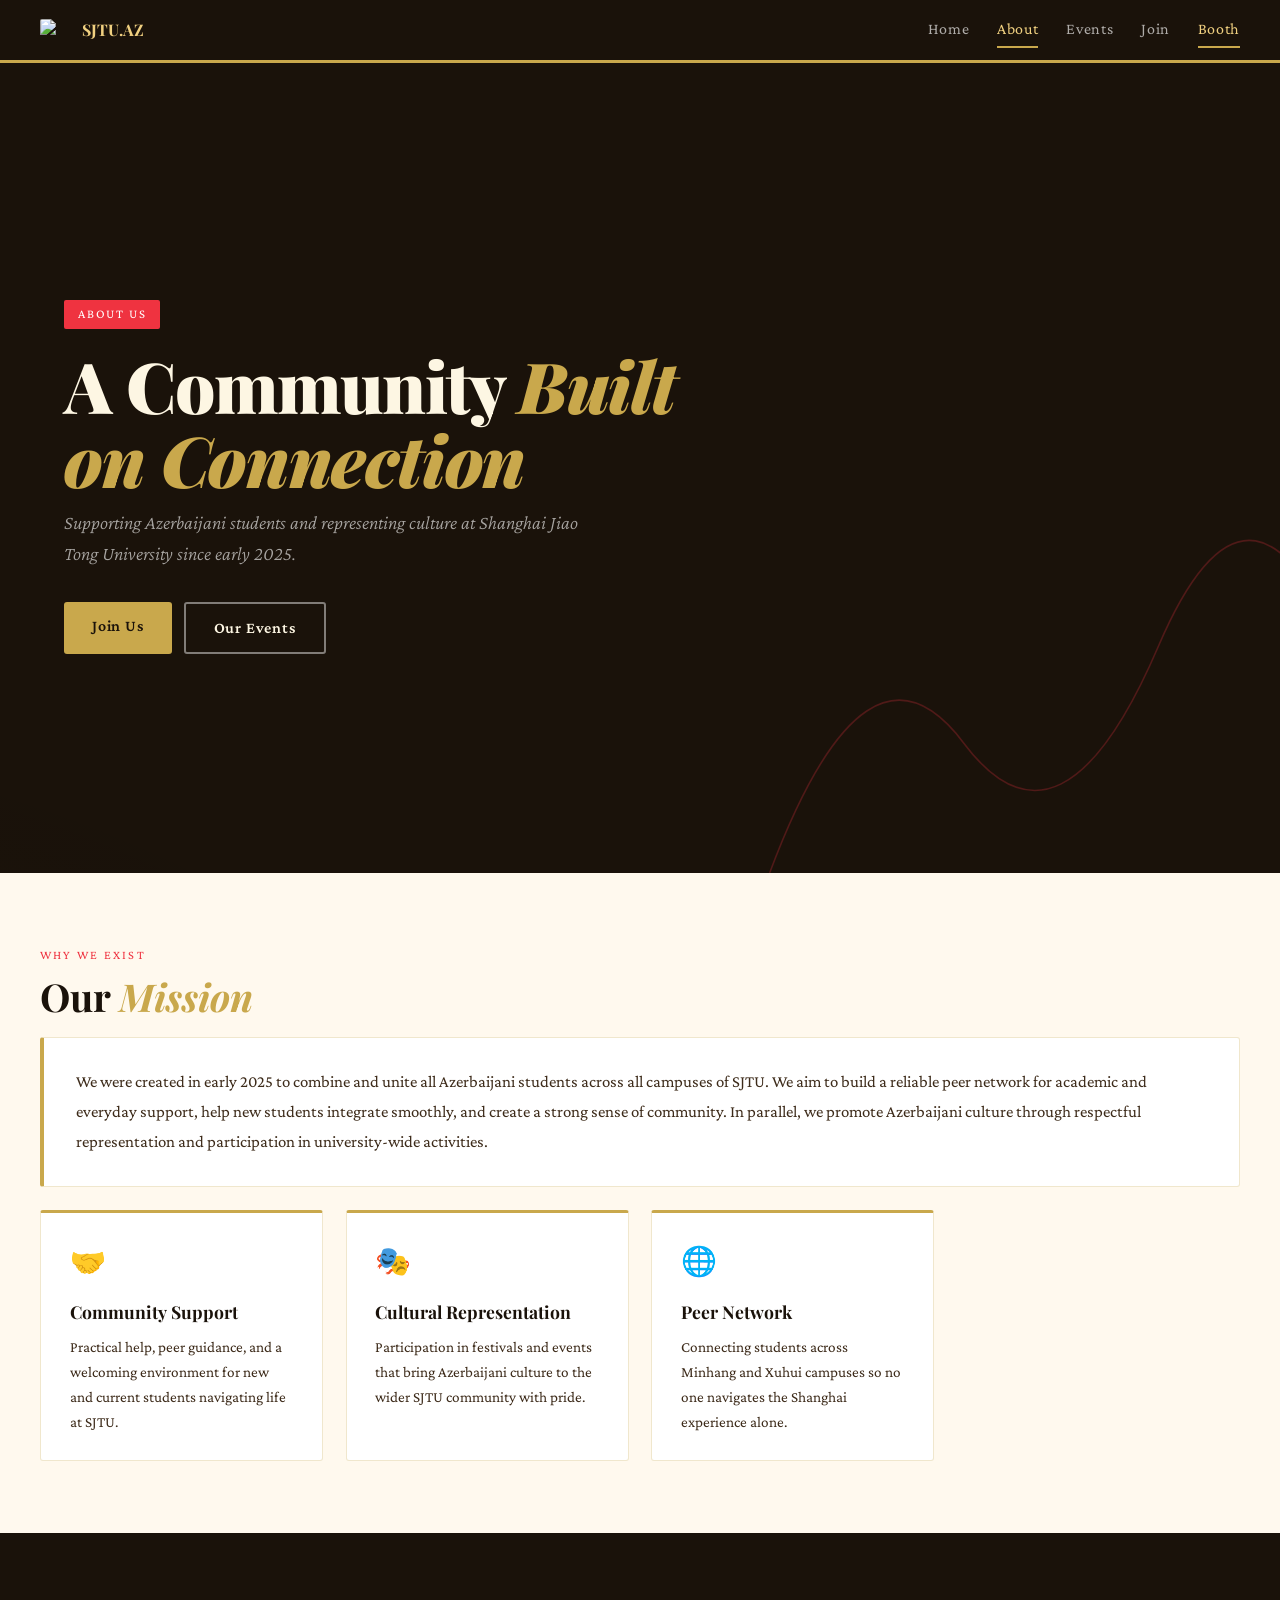
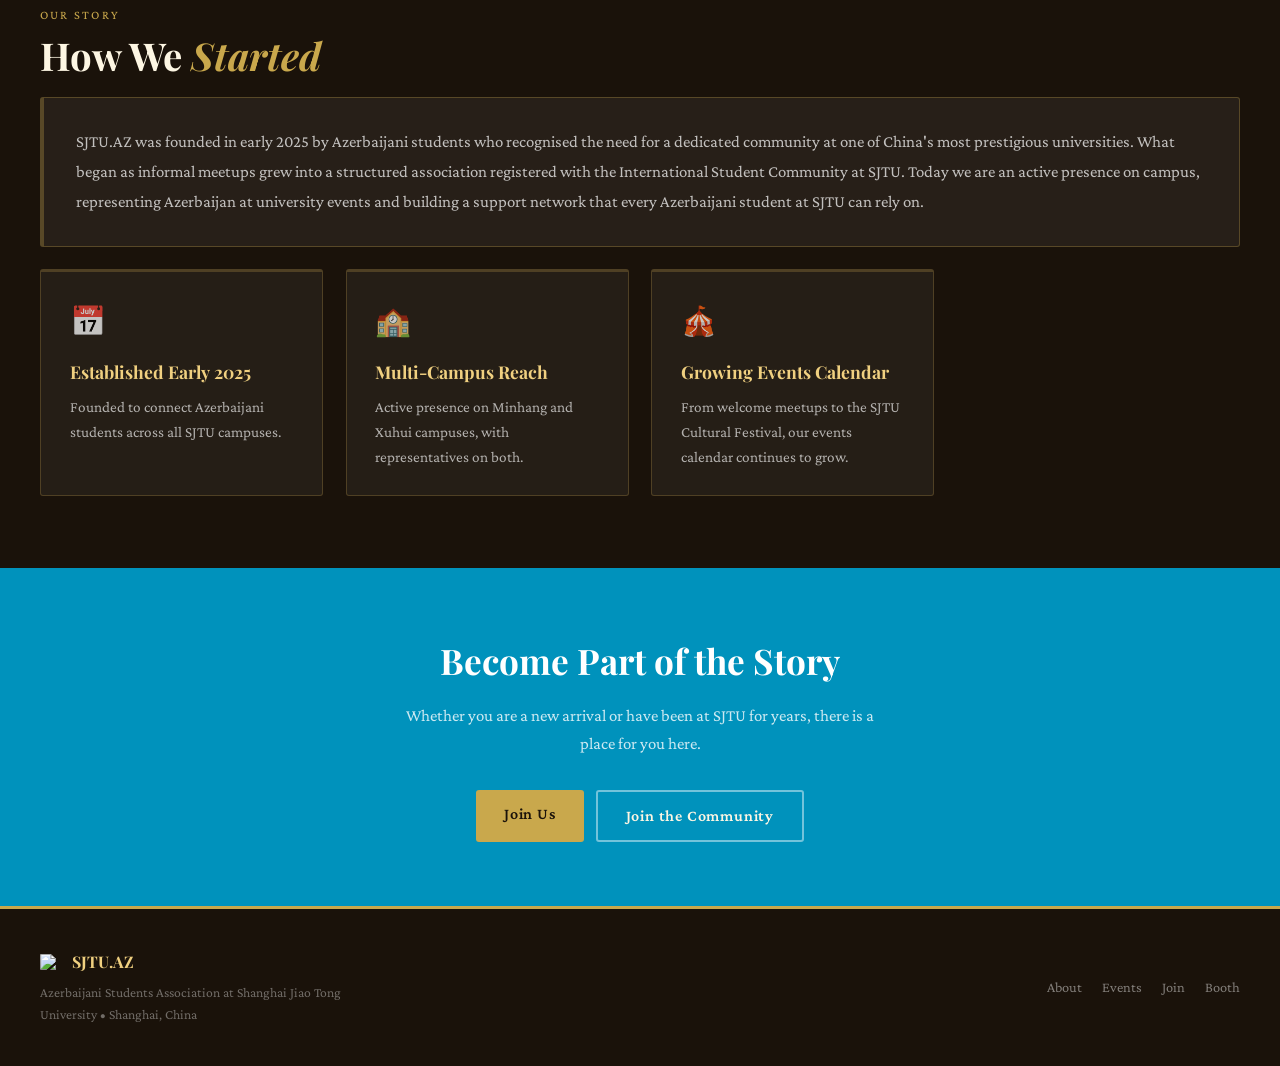
==== about.html @ a309184d "fix: comp view" ====
<!doctype html>
<html lang="en">
<head>
  <meta charset="utf-8">
  <meta name="viewport" content="width=device-width, initial-scale=1">
  <title>About &bull; Azerbaijani Students Association at SJTU</title>
  <meta name="description" content="About the Azerbaijani Students Association at Shanghai Jiao Tong University.">
  <link rel="icon" type="image/png" href="images/logo-mark.png">
  <link rel="stylesheet" href="css/style.css">
</head>
<body>

<header class="site-header">
  <div class="header-inner">
    <a class="header-logo" href="index.html" aria-label="SJTU.AZ Home">
      <img class="logo-flag" src="images/az-flag.png" alt="Azerbaijan flag">
      <span class="logo-text-main">SJTU.AZ</span>
    </a>
    <nav class="header-nav" aria-label="Main navigation">
      <a href="index.html">Home</a>
      <a href="about.html">About</a>
      <a href="events.html">Events</a>
      <a href="join.html">Join</a>
      <a href="booth.html" style="color:var(--gold-lt);border-bottom:2px solid var(--gold);">Booth</a>
    </nav>
    <button class="hamburger" aria-label="Toggle menu" aria-expanded="false">
      <span></span><span></span><span></span>
    </button>
  </div>
</header>
<nav class="mobile-nav">
  <a href="index.html">Home</a>
  <a href="about.html">About</a>
  <a href="events.html">Events</a>
  <a href="join.html">Join</a>
  <a href="booth.html" style="color:var(--gold-lt);">Booth</a>
</nav>

<section class="hero">
  <div class="triband"></div>
  <svg class="hero-flames" viewBox="0 0 1440 500" preserveAspectRatio="xMidYMid slice" xmlns="http://www.w3.org/2000/svg" aria-hidden="true">
    <defs>
      <radialGradient id="rg2" cx="30%" cy="80%" r="55%">
        <stop offset="0%" stop-color="#C9A84C" stop-opacity="0.6"/>
        <stop offset="100%" stop-color="transparent"/>
      </radialGradient>
    </defs>
    <ellipse cx="300" cy="600" rx="600" ry="400" fill="url(#rg2)"/>
    <path d="M800,500 Q860,340 920,420 Q980,500 1040,360 Q1100,220 1160,380 Q1220,540 1280,400 Q1340,260 1400,500" fill="none" stroke="#EF3340" stroke-width="1" opacity="0.25"/>
  </svg>
  <div class="hero-inner" style="grid-template-columns:1fr;">
    <div style="max-width:680px;">
      <div class="hero-tag anim-1">About Us</div>
      <h1 class="hero-title anim-2">A Community <em>Built on Connection</em></h1>
      <p class="hero-subtitle anim-3">Supporting Azerbaijani students and representing culture at Shanghai Jiao Tong University since early 2025.</p>
      <div class="hero-actions anim-4">
        <a class="btn primary" href="join.html">Join Us</a>
        <a class="btn ghost" href="events.html">Our Events</a>
      </div>
    </div>
  </div>
</section>

<!-- MISSION -->
<section class="section alt">
  <div class="section-inner">
    <span class="section-label">Why We Exist</span>
    <h2 class="section-title reveal">Our <em>Mission</em></h2>
    <div class="surface reveal">
      <p>We were created in early 2025 to combine and unite all Azerbaijani students across all campuses of SJTU. We aim to build a reliable peer network for academic and everyday support, help new students integrate smoothly, and create a strong sense of community. In parallel, we promote Azerbaijani culture through respectful representation and participation in university-wide activities.</p>
    </div>

    <div style="height:1.4rem;"></div>

    <div class="cards-grid">
      <div class="card reveal">
        <span class="card-icon">🤝</span>
        <h3>Community Support</h3>
        <p>Practical help, peer guidance, and a welcoming environment for new and current students navigating life at SJTU.</p>
      </div>
      <div class="card reveal">
        <span class="card-icon">🎭</span>
        <h3>Cultural Representation</h3>
        <p>Participation in festivals and events that bring Azerbaijani culture to the wider SJTU community with pride.</p>
      </div>
      <div class="card reveal">
        <span class="card-icon">🌐</span>
        <h3>Peer Network</h3>
        <p>Connecting students across Minhang and Xuhui campuses so no one navigates the Shanghai experience alone.</p>
      </div>
    </div>
  </div>
</section>

<!-- STORY -->
<section class="section dark">
  <div class="section-inner">
    <span class="section-label">Our Story</span>
    <h2 class="section-title reveal">How We <em>Started</em></h2>
    <div class="surface reveal" style="background:rgba(255,255,255,0.06);border-color:rgba(201,168,76,0.3);">
      <p style="color:rgba(255,255,255,0.72);">SJTU.AZ was founded in early 2025 by Azerbaijani students who recognised the need for a dedicated community at one of China's most prestigious universities. What began as informal meetups grew into a structured association registered with the International Student Community at SJTU. Today we are an active presence on campus, representing Azerbaijan at university events and building a support network that every Azerbaijani student at SJTU can rely on.</p>
    </div>

    <div style="height:1.4rem;"></div>

    <div class="cards-grid">
      <div class="card dark-card reveal">
        <span class="card-icon">📅</span>
        <h3>Established Early 2025</h3>
        <p>Founded to connect Azerbaijani students across all SJTU campuses.</p>
      </div>
      <div class="card dark-card reveal">
        <span class="card-icon">🏫</span>
        <h3>Multi-Campus Reach</h3>
        <p>Active presence on Minhang and Xuhui campuses, with representatives on both.</p>
      </div>
      <div class="card dark-card reveal">
        <span class="card-icon">🎪</span>
        <h3>Growing Events Calendar</h3>
        <p>From welcome meetups to the SJTU Cultural Festival, our events calendar continues to grow.</p>
      </div>
    </div>
  </div>
</section>

<!-- CTA -->
<div class="join-banner">
  <h2>Become Part of the Story</h2>
  <p>Whether you are a new arrival or have been at SJTU for years, there is a place for you here.</p>
  <div class="join-btns">
    <a class="btn primary" href="join.html">Join Us</a>
    <a class="btn outline ghost" href="join.html">Join the Community</a>
  </div>
</div>

<footer class="site-footer">
  <div class="footer-inner">
    <div class="footer-brand">
      <a class="footer-logo" href="index.html">
        <img src="images/az-flag.png" alt="Azerbaijan flag">
        SJTU.AZ
      </a>
      <p>Azerbaijani Students Association at Shanghai Jiao Tong University &bull; Shanghai, China</p>
    </div>
    <nav class="footer-links">
      <a href="about.html">About</a>
      <a href="events.html">Events</a>
      <a href="join.html">Join</a>
      <a href="booth.html">Booth</a>
    </nav>
  </div>
</footer>

<script src="js/main.js"></script>
</body>
</html>
---- css/style.css ----
/* ═══════════════════════════════════════════════════════════
   SJTU.AZ — Shared Stylesheet
   Land of Fire aesthetic: ink + saffron gold + Azerbaijani tricolor
   ═══════════════════════════════════════════════════════════ */

@import url('https://fonts.googleapis.com/css2?family=Playfair+Display:ital,wght@0,400;0,700;0,900;1,400&family=Crimson+Pro:ital,wght@0,300;0,400;0,600;1,300;1,400&display=swap');

/* ── RESET & BASE ─────────────────────────────────────────── */
*, *::before, *::after { box-sizing: border-box; margin: 0; padding: 0; }
html { scroll-behavior: smooth; -webkit-text-size-adjust: 100%; }

:root {
  --az-blue:    #0092BC;
  --az-red:     #EF3340;
  --az-green:   #509E2F;
  --gold:       #C9A84C;
  --gold-lt:    #F0D080;
  --cream:      #FDF6E3;
  --ink:        #1A120A;
  --ink-soft:   #3D2B1A;
  --surface:    #FFF9EE;
  --border:     rgba(201,168,76,0.28);
  --radius:     3px;
  --nav-h:      60px;
}

body {
  font-family: 'Crimson Pro', Georgia, serif;
  background: var(--cream);
  color: var(--ink);
  font-size: 18px;
  line-height: 1.65;
  overflow-x: hidden;
}

img { max-width: 100%; display: block; }
a   { color: inherit; }

/* ── HEADER / NAV ─────────────────────────────────────────── */
.site-header {
  position: sticky; top: 0; z-index: 200;
  background: var(--ink);
  border-bottom: 3px solid var(--gold);
  padding: 0 1.5rem;
}
.header-inner {
  max-width: 1200px; margin: 0 auto;
  display: flex; align-items: center; justify-content: space-between;
  height: var(--nav-h);
  gap: 1rem;
}

/* Logo */
.header-logo {
  display: flex; align-items: center; gap: 10px;
  color: var(--gold-lt); text-decoration: none;
  font-family: 'Playfair Display', serif;
  font-size: 1rem; font-weight: 700;
  flex-shrink: 0;
}
.header-logo img.logo-flag {
  width: 32px; height: 22px;
  border-radius: 2px;
  object-fit: cover;
}
.header-logo img.logo-icon {
  width: 30px; height: 30px;
  border-radius: 50%;
  object-fit: contain;
}
.logo-text-main { line-height: 1; }

/* Desktop nav */
.header-nav {
  display: flex; align-items: center; gap: 28px;
}
.header-nav a {
  color: rgba(255,255,255,0.65); text-decoration: none;
  font-family: 'Crimson Pro', serif; font-size: 1rem;
  letter-spacing: 0.04em;
  transition: color .2s;
  padding: 4px 0;
  border-bottom: 2px solid transparent;
  transition: color .2s, border-color .2s;
}
.header-nav a:hover,
.header-nav a.active { color: var(--gold-lt); border-bottom-color: var(--gold); }

/* Hamburger */
.hamburger {
  display: none;
  flex-direction: column; gap: 5px;
  background: none; border: none; cursor: pointer; padding: 6px;
}
.hamburger span {
  display: block; width: 24px; height: 2px;
  background: var(--gold-lt); border-radius: 2px;
  transition: transform .3s, opacity .3s;
}
.hamburger.open span:nth-child(1) { transform: translateY(7px) rotate(45deg); }
.hamburger.open span:nth-child(2) { opacity: 0; }
.hamburger.open span:nth-child(3) { transform: translateY(-7px) rotate(-45deg); }

/* Mobile drawer */
.mobile-nav {
  display: none;
  position: fixed; top: var(--nav-h); left: 0; right: 0;
  background: var(--ink);
  border-bottom: 2px solid var(--gold);
  z-index: 199;
  padding: 1.2rem 1.5rem 1.5rem;
  flex-direction: column; gap: 0;
}
.mobile-nav.open { display: flex; }
.mobile-nav a {
  color: rgba(255,255,255,0.75); text-decoration: none;
  font-family: 'Crimson Pro', serif; font-size: 1.2rem;
  padding: 0.75rem 0;
  border-bottom: 1px solid rgba(201,168,76,0.15);
  transition: color .2s;
}
.mobile-nav a:last-child { border-bottom: none; }
.mobile-nav a:hover,
.mobile-nav a.active { color: var(--gold-lt); }

/* ── TRICOLOR BAR ─────────────────────────────────────────── */
.triband {
  height: 5px;
  background: linear-gradient(to right,
    var(--az-blue) 33.33%, var(--az-red) 33.33%, var(--az-red) 66.66%,
    var(--az-green) 66.66%);
}

/* ── HERO ─────────────────────────────────────────────────── */
.hero {
  position: relative; overflow: hidden;
  background: var(--ink);
  min-height: 90vh;
  display: flex; align-items: center;
}
.hero-inner {
  position: relative; z-index: 2;
  max-width: 1200px; margin: 0 auto;
  padding: 5rem 1.5rem 4rem;
  display: grid; grid-template-columns: 1fr 1fr;
  gap: 3rem; align-items: center;
  width: 100%;
}
.hero-tag {
  display: inline-block;
  background: var(--az-red); color: #fff;
  font-family: 'Crimson Pro', serif; font-size: 0.8rem;
  letter-spacing: 0.14em; text-transform: uppercase;
  padding: 4px 14px; border-radius: 2px; margin-bottom: 1.2rem;
}
.hero-title {
  font-family: 'Playfair Display', serif;
  font-size: clamp(2.6rem, 5.5vw, 5rem);
  font-weight: 900; line-height: 1.06;
  color: var(--cream); letter-spacing: -0.02em;
  margin-bottom: 0.6rem;
}
.hero-title em { font-style: italic; color: var(--gold); }
.hero-subtitle {
  font-family: 'Crimson Pro', serif; font-size: 1.2rem;
  color: rgba(255,255,255,0.62); font-weight: 300; font-style: italic;
  margin-bottom: 2rem; max-width: 48ch;
}
.hero-actions {
  display: flex; gap: 12px; flex-wrap: wrap; margin-top: 1.5rem;
}
.hero-meta {
  display: flex; gap: 20px; flex-wrap: wrap; margin-top: 2rem;
}
.hero-meta-item {
  display: flex; flex-direction: column;
  border-left: 2px solid var(--gold); padding-left: 12px;
}
.hero-meta-item strong {
  font-family: 'Playfair Display', serif; color: var(--gold-lt);
  font-size: 1.35rem; font-weight: 700;
}
.hero-meta-item span {
  font-size: 0.75rem; color: rgba(255,255,255,0.45);
  letter-spacing: 0.08em; text-transform: uppercase;
}

/* Hero right side card */
.hero-card {
  background: rgba(255,255,255,0.05);
  border: 1px solid rgba(201,168,76,0.3);
  border-top: 3px solid var(--gold);
  border-radius: var(--radius);
  padding: 2rem;
}
.hero-card h3 {
  font-family: 'Playfair Display', serif; font-size: 0.85rem;
  letter-spacing: 0.12em; text-transform: uppercase;
  color: var(--gold); margin-bottom: 0.5rem;
}
.hero-card h4 {
  font-family: 'Playfair Display', serif; font-size: 1.5rem;
  font-weight: 700; color: var(--cream); margin-bottom: 0.6rem;
}
.hero-card p { color: rgba(255,255,255,0.6); font-size: 1rem; }
.hero-card .meta { font-size: 0.85rem; color: rgba(255,255,255,0.4); margin-top: 0.5rem; }

/* Flame background SVG */
.hero-flames {
  position: absolute; inset: 0; pointer-events: none;
  width: 100%; height: 100%;
  animation: flicker 3s ease-in-out infinite;
}
@keyframes flicker {
  0%,100% { opacity: 0.16; }
  50%      { opacity: 0.22; }
}

/* ── SECTIONS ─────────────────────────────────────────────── */
.section { padding: 4.5rem 1.5rem; }
.section-inner { max-width: 1200px; margin: 0 auto; }
.section-label {
  font-family: 'Crimson Pro', serif; font-size: 0.78rem;
  letter-spacing: 0.18em; text-transform: uppercase;
  color: var(--az-red); margin-bottom: 0.5rem; display: block;
}
.section-title {
  font-family: 'Playfair Display', serif;
  font-size: clamp(1.8rem, 3vw, 2.8rem);
  font-weight: 700; color: var(--ink);
  margin-bottom: 1.2rem; line-height: 1.15;
}
.section-title em { font-style: italic; color: var(--gold); }
.section-body {
  font-size: 1.05rem; color: var(--ink-soft);
  max-width: 68ch; line-height: 1.8;
  margin-bottom: 2rem;
}
.section-head {
  display: flex; justify-content: space-between; align-items: baseline;
  margin-bottom: 1.6rem; flex-wrap: wrap; gap: 8px;
}

/* Alt surface */
.section.alt { background: var(--surface); }
.section.dark {
  background: var(--ink);
}
.section.dark .section-title { color: var(--cream); }
.section.dark .section-label { color: var(--gold); }
.section.dark .section-body  { color: rgba(255,255,255,0.65); }

/* ── BUTTONS ──────────────────────────────────────────────── */
.btn {
  display: inline-block; text-decoration: none;
  padding: 11px 28px;
  font-family: 'Crimson Pro', serif; font-size: 1rem;
  font-weight: 600; letter-spacing: 0.05em;
  border-radius: var(--radius);
  transition: transform .15s, box-shadow .15s, background .15s;
  cursor: pointer; border: none;
}
.btn:hover { transform: translateY(-2px); box-shadow: 0 6px 20px rgba(0,0,0,0.22); }
.btn.primary { background: var(--gold); color: var(--ink); }
.btn.primary:hover { background: var(--gold-lt); }
.btn.ghost   { background: transparent; color: var(--cream); border: 2px solid rgba(255,255,255,0.45); }
.btn.ghost:hover { border-color: var(--gold); color: var(--gold-lt); }
.btn.red     { background: var(--az-red); color: #fff; }

/* ── CARDS ────────────────────────────────────────────────── */
.cards-grid {
  display: grid;
  grid-template-columns: repeat(auto-fill, minmax(280px, 1fr));
  gap: 1.4rem;
}
.card {
  background: #fff;
  border: 1px solid var(--border);
  border-top: 3px solid var(--gold);
  padding: 1.6rem 1.8rem;
  border-radius: var(--radius);
  transition: transform .2s, box-shadow .2s;
}
.card:hover {
  transform: translateY(-4px);
  box-shadow: 0 12px 40px rgba(26,18,10,0.1);
}
.card h3 {
  font-family: 'Playfair Display', serif; font-size: 1.1rem;
  font-weight: 700; color: var(--ink); margin-bottom: 0.5rem;
}
.card p { font-size: 0.95rem; color: var(--ink-soft); line-height: 1.65; }
.card .card-icon { font-size: 1.8rem; margin-bottom: 0.7rem; display: block; }

/* Dark card variant */
.card.dark-card {
  background: rgba(255,255,255,0.05);
  border-color: rgba(201,168,76,0.25);
  color: rgba(255,255,255,0.75);
}
.card.dark-card h3 { color: var(--gold-lt); }
.card.dark-card p  { color: rgba(255,255,255,0.65); }

/* ── SURFACE ──────────────────────────────────────────────── */
.surface {
  background: #fff; border: 1px solid var(--border);
  border-left: 4px solid var(--gold);
  padding: 1.8rem 2rem; border-radius: var(--radius);
}
.surface p { font-size: 1.05rem; color: var(--ink-soft); line-height: 1.8; }

/* ── EVENT ARTICLE ────────────────────────────────────────── */
.event-article {
  background: #fff; border: 1px solid var(--border);
  border-radius: var(--radius); padding: 1.8rem 2rem;
  margin-bottom: 1.2rem;
}
.event-top {
  display: flex; align-items: center; gap: 12px; margin-bottom: 0.8rem;
  flex-wrap: wrap;
}
.event-tag {
  display: inline-flex; align-items: center; gap: 6px;
  font-size: 0.78rem; letter-spacing: 0.1em; text-transform: uppercase;
  padding: 3px 12px; border-radius: 20px;
  background: rgba(201,168,76,0.15); color: var(--gold);
  border: 1px solid rgba(201,168,76,0.35);
}
.event-tag.featured { background: rgba(239,51,64,0.12); color: var(--az-red); border-color: rgba(239,51,64,0.3); }
.event-tag .dot {
  width: 6px; height: 6px; border-radius: 50%;
  background: currentColor; display: inline-block;
}
.event-meta { font-size: 0.85rem; color: rgba(26,18,10,0.45); }
.event-article h3 {
  font-family: 'Playfair Display', serif; font-size: 1.4rem;
  font-weight: 700; color: var(--ink); margin-bottom: 0.5rem;
}
.event-article p { font-size: 1rem; color: var(--ink-soft); line-height: 1.75; }
.kv {
  display: grid; grid-template-columns: max-content 1fr;
  gap: 4px 16px; margin-top: 1rem;
  font-size: 0.92rem;
}
.kv > *:nth-child(odd) { color: var(--ink); font-weight: 600; }
.kv > *:nth-child(even) { color: var(--ink-soft); }

/* ── PEOPLE GRID ──────────────────────────────────────────── */
.people-grid {
  display: grid;
  grid-template-columns: repeat(auto-fill, minmax(200px, 1fr));
  gap: 1.5rem;
}
.person-card {
  background: #fff; border: 1px solid var(--border);
  border-radius: var(--radius); overflow: hidden;
  text-align: center;
  transition: transform .2s, box-shadow .2s;
}
.person-card:hover {
  transform: translateY(-4px);
  box-shadow: 0 12px 40px rgba(26,18,10,0.1);
}
.person-photo {
  width: 100%; aspect-ratio: 1; overflow: hidden;
  background: linear-gradient(135deg, #1A120A 0%, #3D2B1A 100%);
}
.person-photo img { width: 100%; height: 100%; object-fit: cover; }
.person-photo-placeholder {
  width: 100%; aspect-ratio: 1;
  background: linear-gradient(135deg, #1A120A 0%, #3D2B1A 100%);
  display: flex; align-items: center; justify-content: center;
  font-size: 3rem;
}
.person-body { padding: 1rem 0.8rem; }
.person-name {
  font-family: 'Playfair Display', serif; font-size: 1rem;
  font-weight: 700; color: var(--ink); margin-bottom: 0.25rem;
}
.person-role {
  font-size: 0.82rem; color: var(--az-red);
  font-weight: 600; letter-spacing: 0.03em;
  margin-bottom: 0.2rem;
}
.person-meta { font-size: 0.8rem; color: var(--ink-soft); }

/* ── LINK ─────────────────────────────────────────────────── */
.link {
  color: var(--az-red); text-decoration: none;
  font-weight: 600; border-bottom: 1px solid transparent;
  transition: border-color .2s;
}
.link:hover { border-bottom-color: var(--az-red); }
.link.gold { color: var(--gold); }
.link.gold:hover { border-bottom-color: var(--gold); }

/* ── DIVIDER ──────────────────────────────────────────────── */
hr.divider {
  border: none; border-top: 1px solid var(--border);
}

/* ── CULTURE BAND ─────────────────────────────────────────── */
.culture-band {
  background: var(--az-red); padding: 4rem 1.5rem;
}
.culture-band-inner {
  max-width: 1200px; margin: 0 auto;
  display: grid; grid-template-columns: repeat(3, 1fr);
  gap: 2rem;
}
.culture-item { text-align: center; padding: 1rem; }
.culture-item .ci-icon { font-size: 2.4rem; margin-bottom: 0.6rem; display: block; }
.culture-item h3 {
  font-family: 'Playfair Display', serif; font-size: 1.1rem;
  font-weight: 700; color: #fff; margin-bottom: 0.4rem;
}
.culture-item p { font-size: 0.9rem; color: rgba(255,255,255,0.82); line-height: 1.6; }

/* ── JOIN BANNER ──────────────────────────────────────────── */
.join-banner {
  background: var(--az-blue); padding: 4rem 1.5rem; text-align: center;
}
.join-banner h2 {
  font-family: 'Playfair Display', serif;
  font-size: clamp(1.6rem, 3vw, 2.2rem); font-weight: 700;
  color: #fff; margin-bottom: 0.8rem;
}
.join-banner p { color: rgba(255,255,255,0.8); font-size: 1.05rem; margin-bottom: 2rem; max-width: 55ch; margin-left: auto; margin-right: auto; }
.join-btns { display: flex; gap: 12px; justify-content: center; flex-wrap: wrap; }

/* ── FOOTER ───────────────────────────────────────────────── */
.site-footer {
  background: var(--ink); border-top: 3px solid var(--gold);
  padding: 2.5rem 1.5rem;
}
.footer-inner {
  max-width: 1200px; margin: 0 auto;
  display: flex; justify-content: space-between; align-items: center;
  flex-wrap: wrap; gap: 1.2rem;
}
.footer-brand { display: flex; flex-direction: column; gap: 6px; }
.footer-brand p { color: rgba(255,255,255,0.38); font-size: 0.85rem; max-width: 42ch; }
.footer-logo {
  display: flex; align-items: center; gap: 8px;
  color: var(--gold-lt); text-decoration: none;
  font-family: 'Playfair Display', serif; font-size: 1rem; font-weight: 700;
}
.footer-logo img { width: 24px; height: 16px; border-radius: 1px; object-fit: cover; }
.footer-links { display: flex; gap: 20px; flex-wrap: wrap; }
.footer-links a {
  color: rgba(255,255,255,0.45); text-decoration: none;
  font-size: 0.9rem; transition: color .2s;
}
.footer-links a:hover { color: var(--gold-lt); }

/* ── INGREDIENT PILLS ─────────────────────────────────────── */
.ingredients-label {
  font-size: 0.72rem; color: var(--gold);
  letter-spacing: 0.12em; text-transform: uppercase; margin-bottom: 0.4rem;
}
.ingredients-list { display: flex; flex-wrap: wrap; gap: 6px; }
.ingredient-pill {
  background: rgba(201,168,76,0.12);
  border: 1px solid rgba(201,168,76,0.3);
  color: var(--gold-lt);
  font-size: 0.78rem; padding: 2px 10px; border-radius: 20px;
}

/* ── ANIMATIONS ───────────────────────────────────────────── */
@keyframes fadeUp {
  from { opacity: 0; transform: translateY(18px); }
  to   { opacity: 1; transform: translateY(0); }
}
.anim-1 { animation: fadeUp .65s ease both; animation-delay: 0.1s; }
.anim-2 { animation: fadeUp .65s ease both; animation-delay: 0.22s; }
.anim-3 { animation: fadeUp .65s ease both; animation-delay: 0.36s; }
.anim-4 { animation: fadeUp .65s ease both; animation-delay: 0.5s; }

/* ── SCROLL REVEAL ────────────────────────────────────────── */
.reveal {
  opacity: 0; transform: translateY(22px);
  transition: opacity .6s ease, transform .6s ease;
}
.reveal.visible { opacity: 1; transform: none; }

/* ══════════════════════════════════════════════════════════
   RESPONSIVE — MOBILE FIRST OVERRIDES
   ══════════════════════════════════════════════════════════ */

@media (max-width: 900px) {
  .culture-band-inner { grid-template-columns: 1fr 1fr; }
}

@media (max-width: 700px) {
  body { font-size: 16px; }

  .header-nav  { display: none; }
  .hamburger   { display: flex; }

  .hero { min-height: auto; padding-top: 0; }
  .hero-inner {
    grid-template-columns: 1fr;
    padding: 3rem 1.2rem 2.5rem;
    gap: 2rem;
  }
  .hero-title { font-size: clamp(2.2rem, 9vw, 3rem); }

  .section { padding: 3rem 1.2rem; }

  .cards-grid { grid-template-columns: 1fr; }
  .people-grid { grid-template-columns: repeat(2, 1fr); }

  .culture-band-inner { grid-template-columns: 1fr; gap: 1.4rem; }

  .footer-inner { flex-direction: column; gap: 1.5rem; }
  .footer-links { gap: 14px; }

  .surface { padding: 1.4rem 1.2rem; }
  .event-article { padding: 1.4rem 1.2rem; }

  .join-banner { padding: 3rem 1.2rem; }

  .section-head { flex-direction: column; align-items: flex-start; }
}

@media (max-width: 400px) {
  .people-grid { grid-template-columns: 1fr; }
  .hero-actions { flex-direction: column; }
  .hero-actions .btn { text-align: center; }
}


/* ── ACCESSIBILITY / RESPONSIVE POLISH ───────────────────── */
img { max-width: 100%; }
.hero-card, .surface, .card, .event-article, .person-card, .place-card, .dessert-card, .fact-card {
  overflow-wrap: anywhere;
}
@media (max-width: 1024px) {
  .hero-inner { gap: 2rem; }
}
@media (max-width: 700px) {
  .header-inner { gap: 12px; }
  .header-logo { font-size: 1rem; }
  .logo-text-main { white-space: nowrap; }
  .hero-subtitle { font-size: 1.08rem; }
  .hero-meta { gap: 12px; }
  .hero-meta-item { min-width: calc(50% - 12px); }
  .btn { width: 100%; text-align: center; }
  .hero-actions .btn, .join-btns .btn { width: 100%; }
}
@media (min-width: 701px) {
  .hero-actions .btn, .join-btns .btn { width: auto; }
}
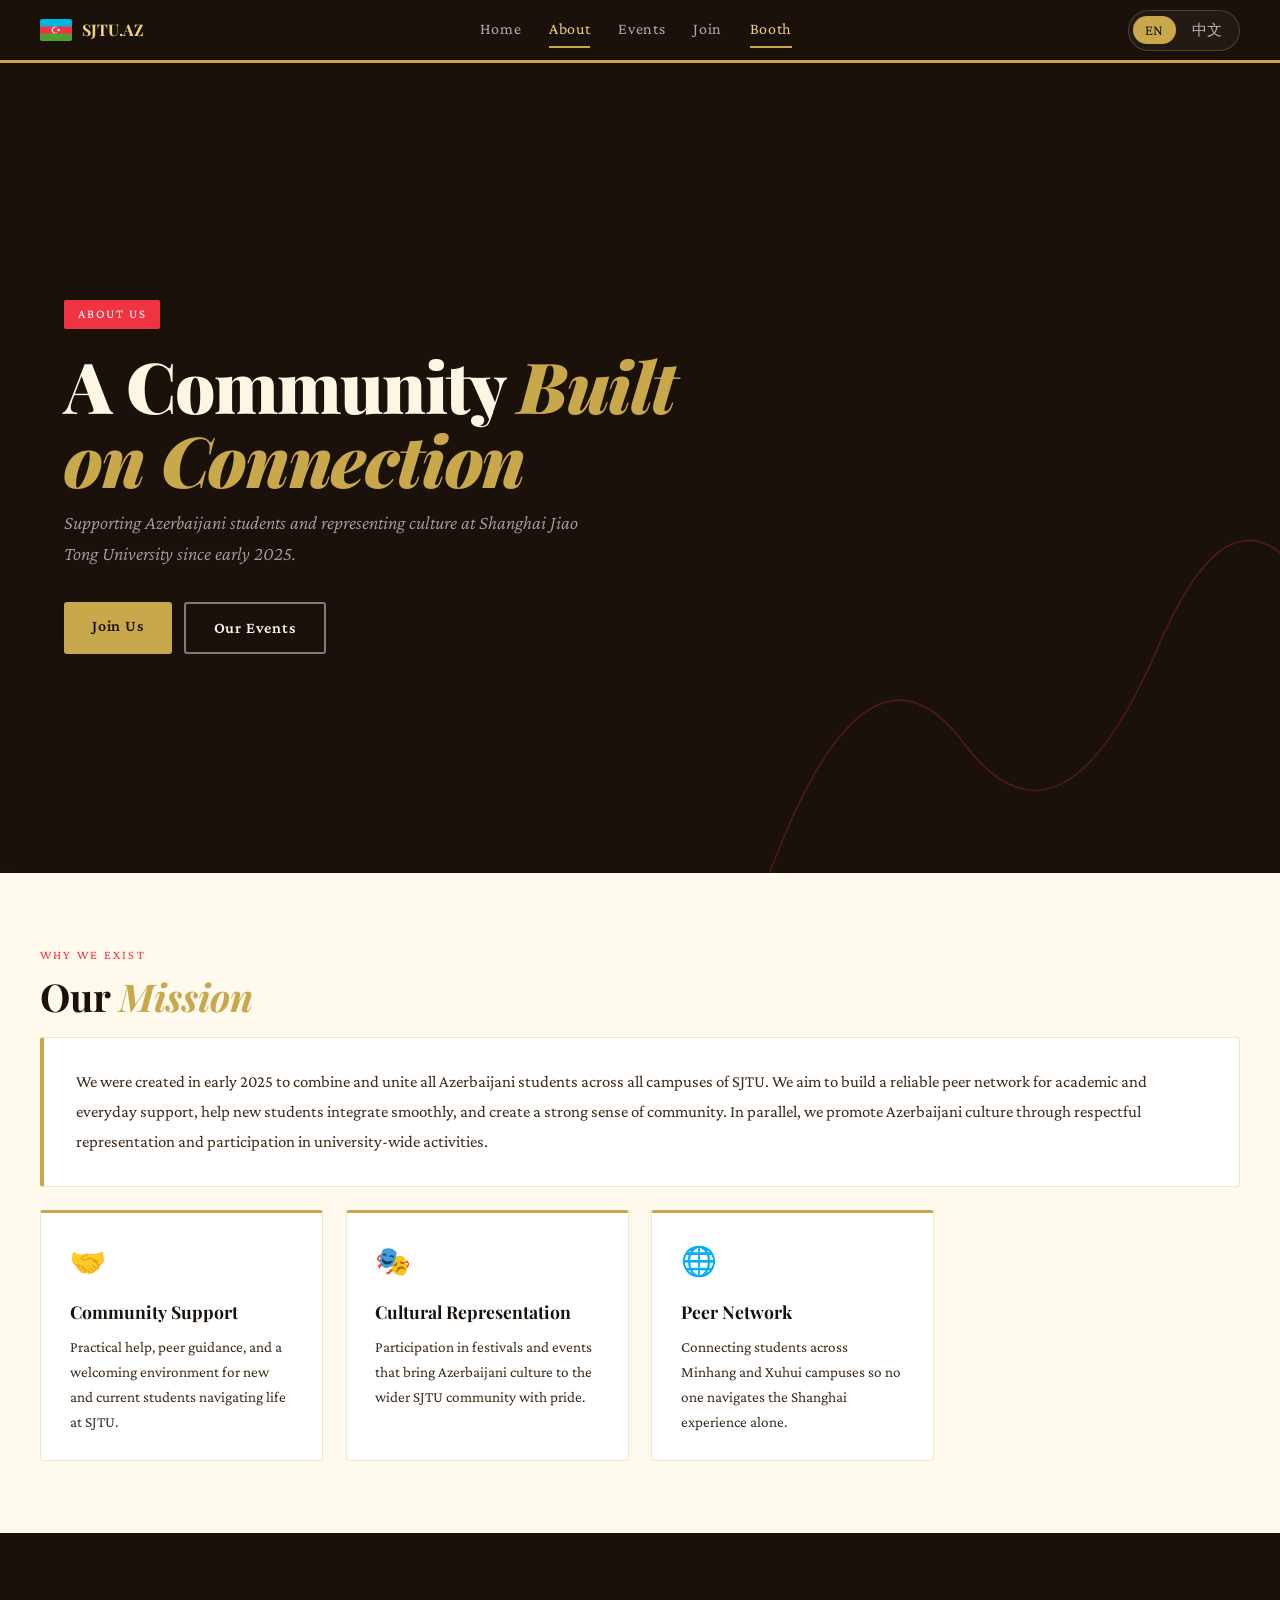
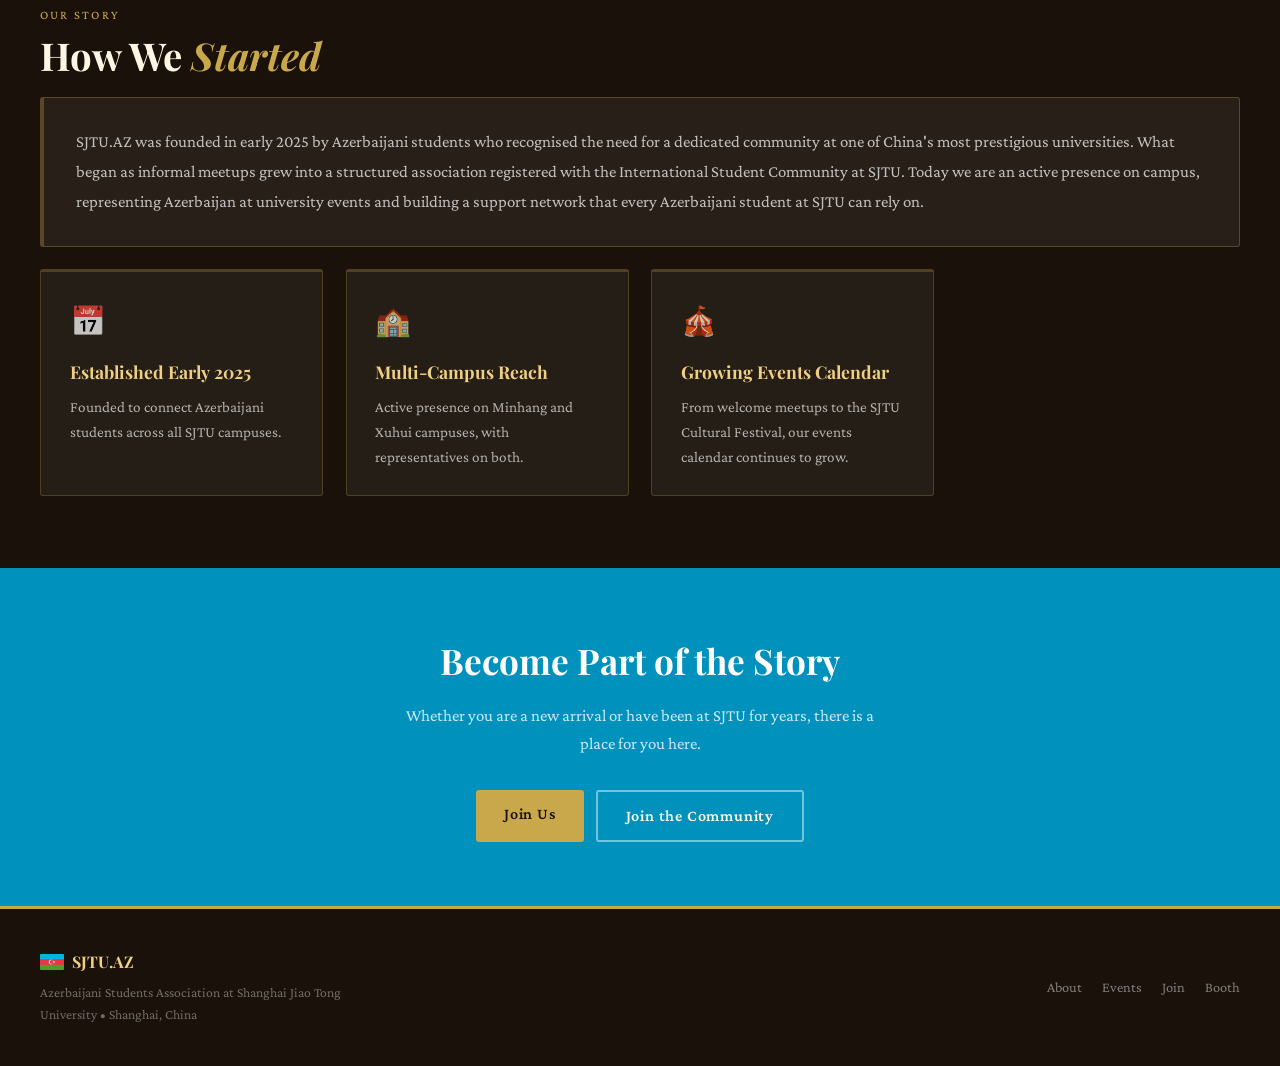
==== commit d21b0ba2: "feat: chn version:" ====
--- a/about.html
+++ b/about.html
@@ -3,8 +3,8 @@
 <head>
   <meta charset="utf-8">
   <meta name="viewport" content="width=device-width, initial-scale=1">
-  <title>About &bull; Azerbaijani Students Association at SJTU</title>
-  <meta name="description" content="About the Azerbaijani Students Association at Shanghai Jiao Tong University.">
+  <title data-en="About &bull; Azerbaijani Students Association at SJTU" data-zh="关于我们 &bull; 上海交通大学阿塞拜疆学生协会">About &bull; Azerbaijani Students Association at SJTU</title>
+  <meta name="description" content="About the Azerbaijani Students Association at Shanghai Jiao Tong University." data-target-attr="content" data-en-attr="About the Azerbaijani Students Association at Shanghai Jiao Tong University." data-zh-attr="了解上海交通大学阿塞拜疆学生协会。">
   <link rel="icon" type="image/png" href="images/logo-mark.png">
   <link rel="stylesheet" href="css/style.css">
 </head>
@@ -17,23 +17,32 @@
       <span class="logo-text-main">SJTU.AZ</span>
     </a>
     <nav class="header-nav" aria-label="Main navigation">
-      <a href="index.html">Home</a>
-      <a href="about.html">About</a>
-      <a href="events.html">Events</a>
-      <a href="join.html">Join</a>
-      <a href="booth.html" style="color:var(--gold-lt);border-bottom:2px solid var(--gold);">Booth</a>
+      <a href="index.html" data-i18n="nav_home">Home</a>
+      <a href="about.html" data-i18n="nav_about">About</a>
+      <a href="events.html" data-i18n="nav_events">Events</a>
+      <a href="join.html" data-i18n="nav_join">Join</a>
+      <a href="booth.html" style="color:var(--gold-lt);border-bottom:2px solid var(--gold);" data-i18n="nav_booth">Booth</a>
     </nav>
+    <div class="lang-switch" aria-label="Language switch">
+      <button class="lang-btn" type="button" data-lang="en">EN</button>
+      <button class="lang-btn" type="button" data-lang="zh">中文</button>
+    </div>
     <button class="hamburger" aria-label="Toggle menu" aria-expanded="false">
       <span></span><span></span><span></span>
     </button>
   </div>
 </header>
 <nav class="mobile-nav">
-  <a href="index.html">Home</a>
-  <a href="about.html">About</a>
-  <a href="events.html">Events</a>
-  <a href="join.html">Join</a>
-  <a href="booth.html" style="color:var(--gold-lt);">Booth</a>
+
+  <div class="lang-switch mobile-lang-switch" aria-label="Language switch">
+    <button class="lang-btn" type="button" data-lang="en">EN</button>
+    <button class="lang-btn" type="button" data-lang="zh">中文</button>
+  </div>
+  <a href="index.html" data-i18n="nav_home">Home</a>
+  <a href="about.html" data-i18n="nav_about">About</a>
+  <a href="events.html" data-i18n="nav_events">Events</a>
+  <a href="join.html" data-i18n="nav_join">Join</a>
+  <a href="booth.html" style="color:var(--gold-lt);" data-i18n="nav_booth">Booth</a>
 </nav>
 
 <section class="hero">
@@ -50,12 +59,12 @@
   </svg>
   <div class="hero-inner" style="grid-template-columns:1fr;">
     <div style="max-width:680px;">
-      <div class="hero-tag anim-1">About Us</div>
-      <h1 class="hero-title anim-2">A Community <em>Built on Connection</em></h1>
-      <p class="hero-subtitle anim-3">Supporting Azerbaijani students and representing culture at Shanghai Jiao Tong University since early 2025.</p>
+      <div class="hero-tag anim-1"><span data-en="About Us" data-zh="关于我们">About Us</span></div>
+      <h1 class="hero-title anim-2"><span data-en="A Community <em>Built on Connection</em>" data-zh="一个因连接而生的<em>社群</em>">A Community <em>Built on Connection</em></span></h1>
+      <p class="hero-subtitle anim-3"><span data-en="Supporting Azerbaijani students and representing culture at Shanghai Jiao Tong University since early 2025." data-zh="自 2025 年初以来，我们持续为上海交通大学的阿塞拜疆学生提供支持，并积极展示本国文化。">Supporting Azerbaijani students and representing culture at Shanghai Jiao Tong University since early 2025.</span></p>
       <div class="hero-actions anim-4">
-        <a class="btn primary" href="join.html">Join Us</a>
-        <a class="btn ghost" href="events.html">Our Events</a>
+        <a class="btn primary" href="join.html"><span data-en="Join Us" data-zh="加入我们">Join Us</span></a>
+        <a class="btn ghost" href="events.html"><span data-en="Our Events" data-zh="我们的活动">Our Events</span></a>
       </div>
     </div>
   </div>
@@ -64,10 +73,10 @@
 <!-- MISSION -->
 <section class="section alt">
   <div class="section-inner">
-    <span class="section-label">Why We Exist</span>
-    <h2 class="section-title reveal">Our <em>Mission</em></h2>
+    <span class="section-label"><span data-en="Why We Exist" data-zh="我们的初心">Why We Exist</span></span>
+    <h2 class="section-title reveal"><span data-en="Our <em>Mission</em>" data-zh="我们的<em>使命</em>">Our <em>Mission</em></span></h2>
     <div class="surface reveal">
-      <p>We were created in early 2025 to combine and unite all Azerbaijani students across all campuses of SJTU. We aim to build a reliable peer network for academic and everyday support, help new students integrate smoothly, and create a strong sense of community. In parallel, we promote Azerbaijani culture through respectful representation and participation in university-wide activities.</p>
+      <p><span data-en="We were created in early 2025 to combine and unite all Azerbaijani students across all campuses of SJTU. We aim to build a reliable peer network for academic and everyday support, help new students integrate smoothly, and create a strong sense of community. In parallel, we promote Azerbaijani culture through respectful representation and participation in university-wide activities." data-zh="我们成立于 2025 年初，旨在凝聚上海交通大学各校区的阿塞拜疆学生。我们希望建立一个可靠的同伴支持网络，为大家提供学业与日常生活上的帮助，协助新同学顺利融入校园，并培育强烈的社群归属感。同时，我们也通过参与学校活动、开展文化展示，以真诚而得体的方式传播阿塞拜疆文化。">We were created in early 2025 to combine and unite all Azerbaijani students across all campuses of SJTU. We aim to build a reliable peer network for academic and everyday support, help new students integrate smoothly, and create a strong sense of community. In parallel, we promote Azerbaijani culture through respectful representation and participation in university-wide activities.</span></p>
     </div>
 
     <div style="height:1.4rem;"></div>
@@ -75,18 +84,18 @@
     <div class="cards-grid">
       <div class="card reveal">
         <span class="card-icon">🤝</span>
-        <h3>Community Support</h3>
-        <p>Practical help, peer guidance, and a welcoming environment for new and current students navigating life at SJTU.</p>
+        <h3><span data-en="Community Support" data-zh="社群支持">Community Support</span></h3>
+        <p><span data-en="Practical help, peer guidance, and a welcoming environment for new and current students navigating life at SJTU." data-zh="为新老同学提供实用帮助、同伴建议，以及一个温暖友好的交大生活环境。">Practical help, peer guidance, and a welcoming environment for new and current students navigating life at SJTU.</span></p>
       </div>
       <div class="card reveal">
         <span class="card-icon">🎭</span>
-        <h3>Cultural Representation</h3>
-        <p>Participation in festivals and events that bring Azerbaijani culture to the wider SJTU community with pride.</p>
+        <h3><span data-en="Cultural Representation" data-zh="文化展示">Cultural Representation</span></h3>
+        <p><span data-en="Participation in festivals and events that bring Azerbaijani culture to the wider SJTU community with pride." data-zh="通过节庆与校园活动，把阿塞拜疆文化自豪而真诚地带给更广泛的交大社群。">Participation in festivals and events that bring Azerbaijani culture to the wider SJTU community with pride.</span></p>
       </div>
       <div class="card reveal">
         <span class="card-icon">🌐</span>
-        <h3>Peer Network</h3>
-        <p>Connecting students across Minhang and Xuhui campuses so no one navigates the Shanghai experience alone.</p>
+        <h3><span data-en="Peer Network" data-zh="同伴网络">Peer Network</span></h3>
+        <p><span data-en="Connecting students across Minhang and Xuhui campuses so no one navigates the Shanghai experience alone." data-zh="连接闵行与徐汇校区的同学，让每个人在上海的留学生活都不必独自面对。">Connecting students across Minhang and Xuhui campuses so no one navigates the Shanghai experience alone.</span></p>
       </div>
     </div>
   </div>
@@ -95,10 +104,10 @@
 <!-- STORY -->
 <section class="section dark">
   <div class="section-inner">
-    <span class="section-label">Our Story</span>
-    <h2 class="section-title reveal">How We <em>Started</em></h2>
+    <span class="section-label"><span data-en="Our Story" data-zh="我们的故事">Our Story</span></span>
+    <h2 class="section-title reveal"><span data-en="How We <em>Started</em>" data-zh="我们如何<em>起步</em>">How We <em>Started</em></span></h2>
     <div class="surface reveal" style="background:rgba(255,255,255,0.06);border-color:rgba(201,168,76,0.3);">
-      <p style="color:rgba(255,255,255,0.72);">SJTU.AZ was founded in early 2025 by Azerbaijani students who recognised the need for a dedicated community at one of China's most prestigious universities. What began as informal meetups grew into a structured association registered with the International Student Community at SJTU. Today we are an active presence on campus, representing Azerbaijan at university events and building a support network that every Azerbaijani student at SJTU can rely on.</p>
+      <p style="color:rgba(255,255,255,0.72);"><span data-en="SJTU.AZ was founded in early 2025 by Azerbaijani students who recognised the need for a dedicated community at one of China's most prestigious universities. What began as informal meetups grew into a structured association registered with the International Student Community at SJTU. Today we are an active presence on campus, representing Azerbaijan at university events and building a support network that every Azerbaijani student at SJTU can rely on." data-zh="SJTU.AZ 由阿塞拜疆学生于 2025 年初创立。大家意识到，在中国最具声望的高校之一，需要一个专属于阿塞拜疆学生的社群。从最初的非正式聚会开始，我们逐步发展为在上海交大国际学生社群中注册的正式协会。如今，我们已成为校园里的活跃力量，在学校活动中代表阿塞拜疆，也持续建设一个让每位交大阿塞拜疆学生都能依靠的支持网络。">SJTU.AZ was founded in early 2025 by Azerbaijani students who recognised the need for a dedicated community at one of China's most prestigious universities. What began as informal meetups grew into a structured association registered with the International Student Community at SJTU. Today we are an active presence on campus, representing Azerbaijan at university events and building a support network that every Azerbaijani student at SJTU can rely on.</span></p>
     </div>
 
     <div style="height:1.4rem;"></div>
@@ -106,18 +115,18 @@
     <div class="cards-grid">
       <div class="card dark-card reveal">
         <span class="card-icon">📅</span>
-        <h3>Established Early 2025</h3>
-        <p>Founded to connect Azerbaijani students across all SJTU campuses.</p>
+        <h3><span data-en="Established Early 2025" data-zh="成立于 2025 年初">Established Early 2025</span></h3>
+        <p><span data-en="Founded to connect Azerbaijani students across all SJTU campuses." data-zh="成立的初衷，是连接上海交大各校区的阿塞拜疆学生。">Founded to connect Azerbaijani students across all SJTU campuses.</span></p>
       </div>
       <div class="card dark-card reveal">
         <span class="card-icon">🏫</span>
-        <h3>Multi-Campus Reach</h3>
-        <p>Active presence on Minhang and Xuhui campuses, with representatives on both.</p>
+        <h3><span data-en="Multi-Campus Reach" data-zh="跨校区覆盖">Multi-Campus Reach</span></h3>
+        <p><span data-en="Active presence on Minhang and Xuhui campuses, with representatives on both." data-zh="在闵行与徐汇校区均有活跃成员与代表。">Active presence on Minhang and Xuhui campuses, with representatives on both.</span></p>
       </div>
       <div class="card dark-card reveal">
         <span class="card-icon">🎪</span>
-        <h3>Growing Events Calendar</h3>
-        <p>From welcome meetups to the SJTU Cultural Festival, our events calendar continues to grow.</p>
+        <h3><span data-en="Growing Events Calendar" data-zh="不断扩展的活动计划">Growing Events Calendar</span></h3>
+        <p><span data-en="From welcome meetups to the SJTU Cultural Festival, our events calendar continues to grow." data-zh="从迎新聚会到上海交大文化节，我们的活动内容还在不断丰富。">From welcome meetups to the SJTU Cultural Festival, our events calendar continues to grow.</span></p>
       </div>
     </div>
   </div>
@@ -125,11 +134,11 @@
 
 <!-- CTA -->
 <div class="join-banner">
-  <h2>Become Part of the Story</h2>
-  <p>Whether you are a new arrival or have been at SJTU for years, there is a place for you here.</p>
+  <h2><span data-en="Become Part of the Story" data-zh="成为这段故事的一部分">Become Part of the Story</span></h2>
+  <p><span data-en="Whether you are a new arrival or have been at SJTU for years, there is a place for you here." data-zh="无论你刚来到交大，还是已经在这里学习多年，这里都有属于你的位置。">Whether you are a new arrival or have been at SJTU for years, there is a place for you here.</span></p>
   <div class="join-btns">
-    <a class="btn primary" href="join.html">Join Us</a>
-    <a class="btn outline ghost" href="join.html">Join the Community</a>
+    <a class="btn primary" href="join.html"><span data-en="Join Us" data-zh="加入我们">Join Us</span></a>
+    <a class="btn outline ghost" href="join.html"><span data-en="Join the Community" data-zh="加入社群">Join the Community</span></a>
   </div>
 </div>
 
@@ -140,13 +149,13 @@
         <img src="images/az-flag.png" alt="Azerbaijan flag">
         SJTU.AZ
       </a>
-      <p>Azerbaijani Students Association at Shanghai Jiao Tong University &bull; Shanghai, China</p>
+      <p><span data-en="Azerbaijani Students Association at Shanghai Jiao Tong University &bull; Shanghai, China" data-zh="上海交通大学阿塞拜疆学生协会 &bull; 中国上海">Azerbaijani Students Association at Shanghai Jiao Tong University &bull; Shanghai, China</span></p>
     </div>
     <nav class="footer-links">
-      <a href="about.html">About</a>
-      <a href="events.html">Events</a>
-      <a href="join.html">Join</a>
-      <a href="booth.html">Booth</a>
+      <a href="about.html" data-i18n="nav_about">About</a>
+      <a href="events.html" data-i18n="nav_events">Events</a>
+      <a href="join.html" data-i18n="nav_join">Join</a>
+      <a href="booth.html" data-i18n="nav_booth">Booth</a>
     </nav>
   </div>
 </footer>
--- a/css/style.css
+++ b/css/style.css
@@ -86,6 +86,41 @@
 .header-nav a:hover,
 .header-nav a.active { color: var(--gold-lt); border-bottom-color: var(--gold); }
 
+
+/* Language switch */
+.lang-switch {
+  display: inline-flex;
+  align-items: center;
+  gap: 4px;
+  padding: 4px;
+  border: 1px solid rgba(201,168,76,0.28);
+  border-radius: 999px;
+  background: rgba(255,255,255,0.04);
+  flex-shrink: 0;
+}
+.lang-btn {
+  appearance: none;
+  border: none;
+  background: transparent;
+  color: rgba(255,255,255,0.68);
+  font-family: 'Crimson Pro', serif;
+  font-size: 0.92rem;
+  letter-spacing: 0.04em;
+  padding: 6px 12px;
+  border-radius: 999px;
+  cursor: pointer;
+  transition: background .2s, color .2s;
+}
+.lang-btn:hover,
+.lang-btn.active {
+  background: var(--gold);
+  color: var(--ink);
+}
+.mobile-lang-switch {
+  display: none;
+  margin-bottom: 0.75rem;
+}
+
 /* Hamburger */
 .hamburger {
   display: none;
@@ -495,6 +530,8 @@
   body { font-size: 16px; }
 
   .header-nav  { display: none; }
+  .header-inner > .lang-switch { display: none; }
+  .mobile-lang-switch { display: inline-flex; }
   .hamburger   { display: flex; }
 
   .hero { min-height: auto; padding-top: 0; }
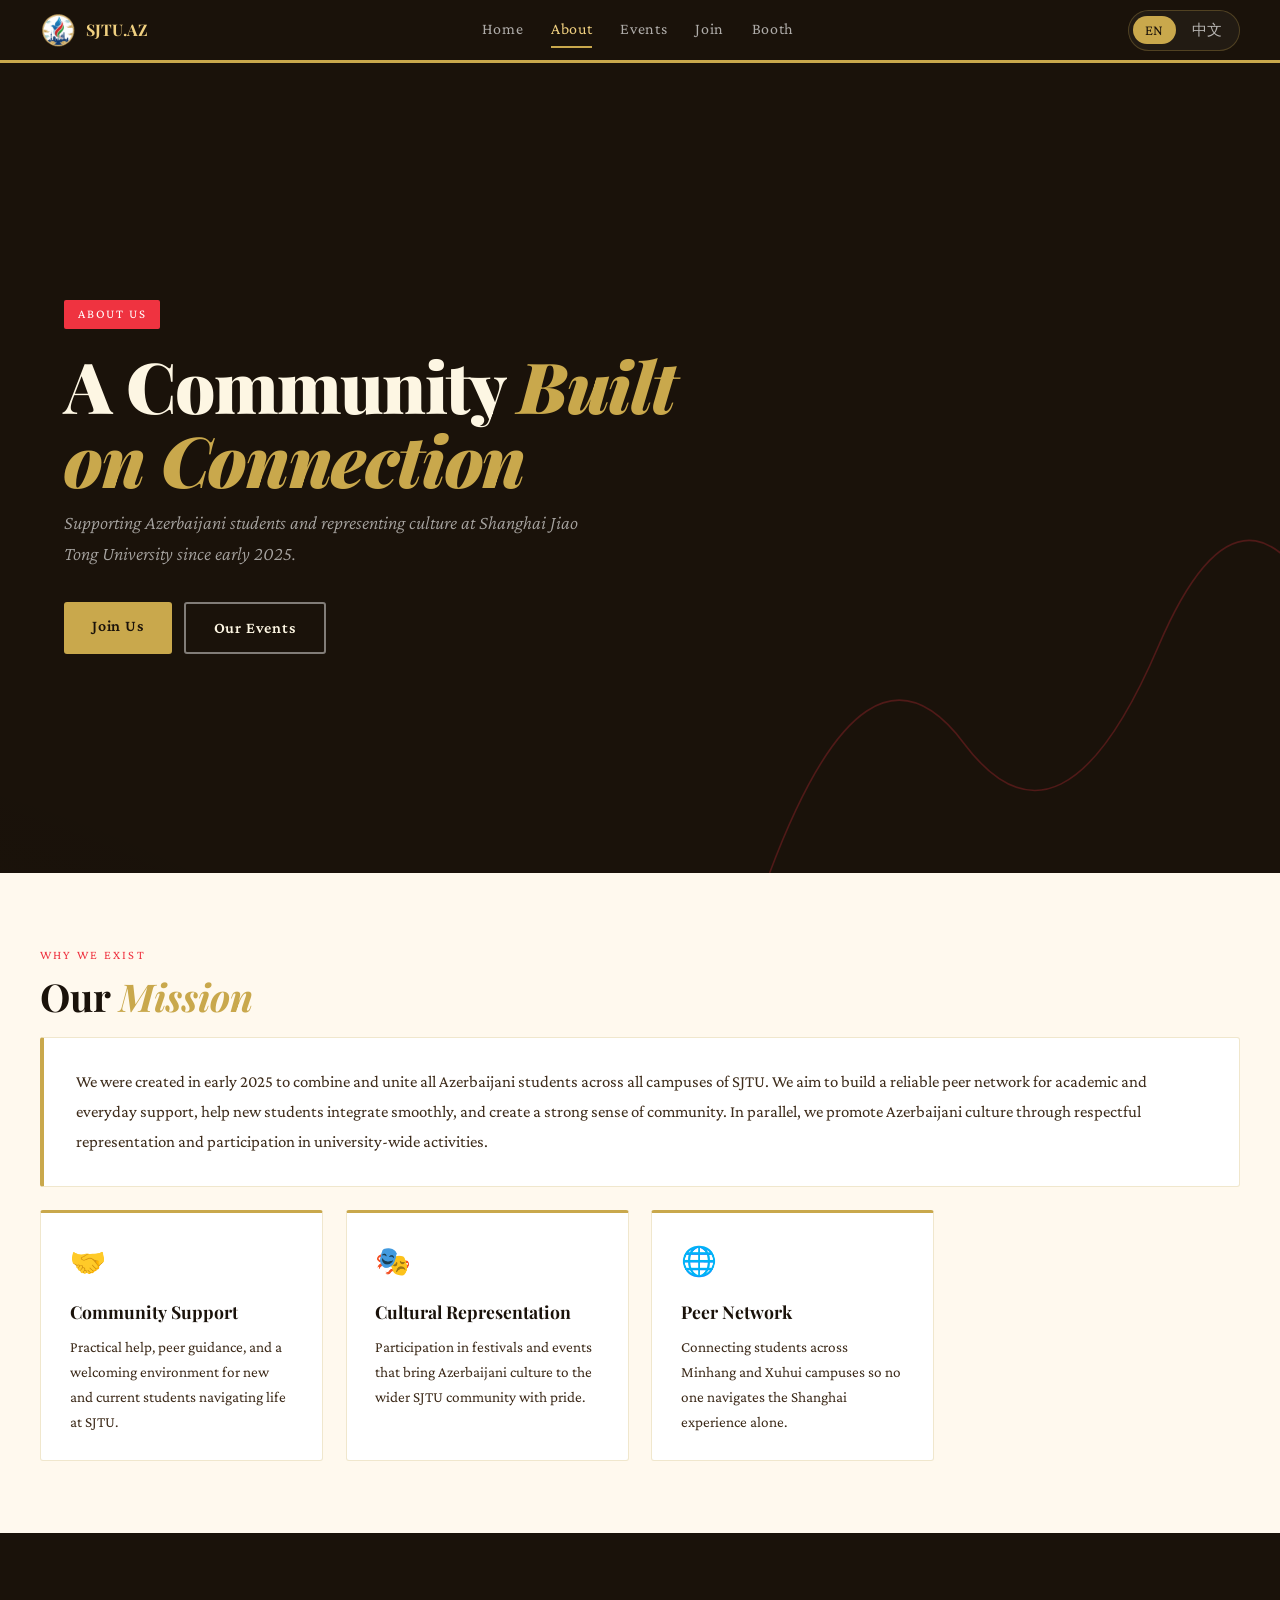
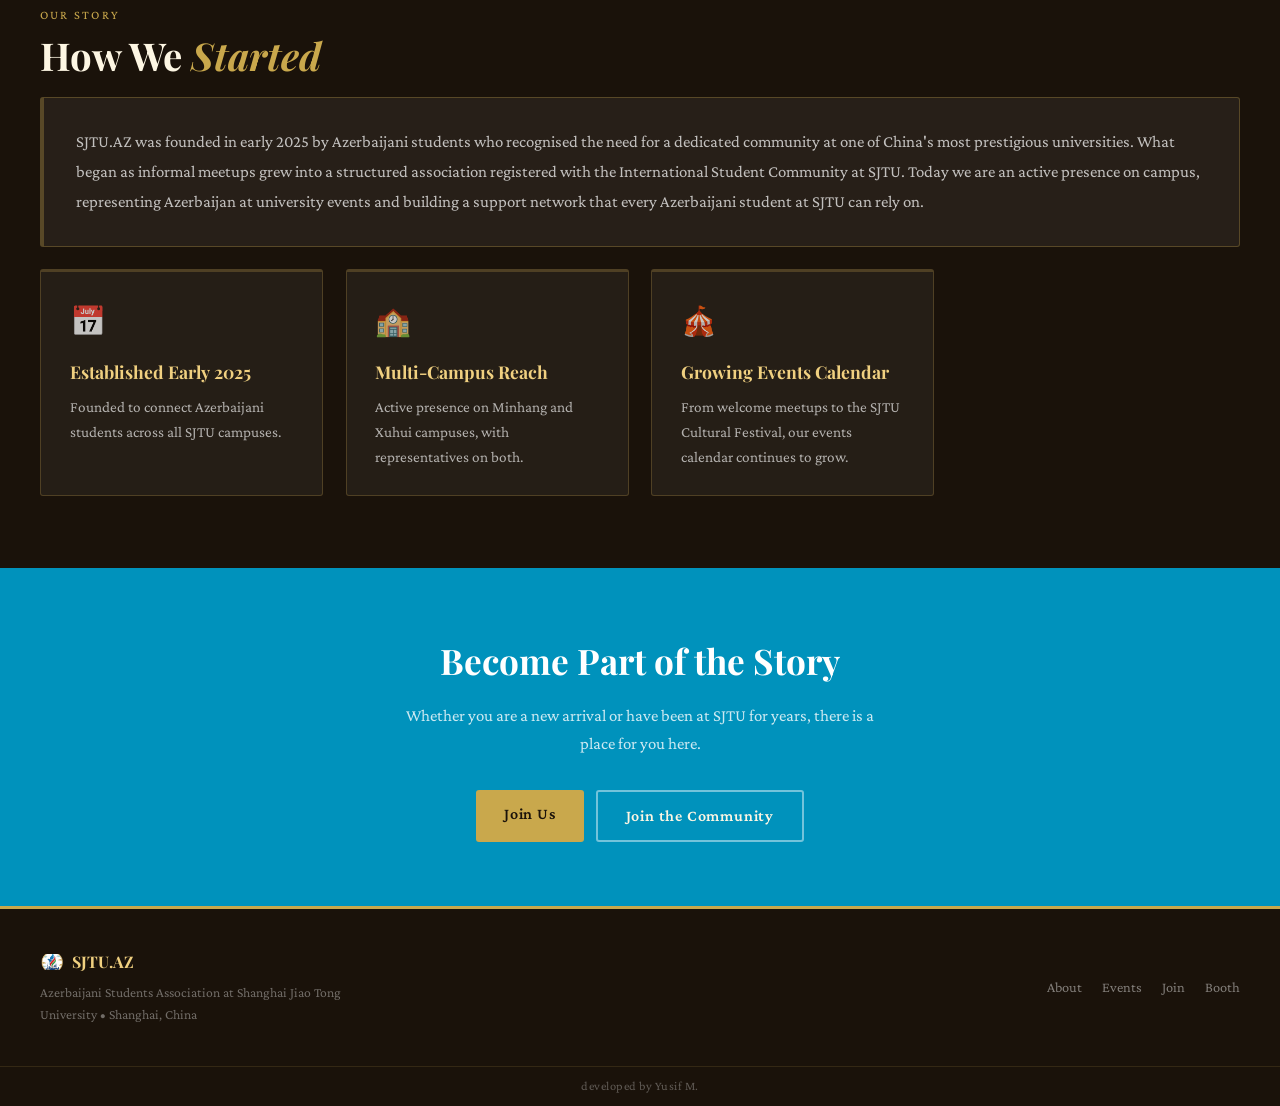
==== commit 03c873c4: "fix: logo size & team" ====
--- a/about.html
+++ b/about.html
@@ -13,7 +13,7 @@
 <header class="site-header">
   <div class="header-inner">
     <a class="header-logo" href="index.html" aria-label="SJTU.AZ Home">
-      <img class="logo-flag" src="images/az-flag.png" alt="Azerbaijan flag">
+      <img class="logo-flag" src="images/asalogo.png" alt="SJTU.AZ Logo">
       <span class="logo-text-main">SJTU.AZ</span>
     </a>
     <nav class="header-nav" aria-label="Main navigation">
@@ -21,7 +21,7 @@
       <a href="about.html" data-i18n="nav_about">About</a>
       <a href="events.html" data-i18n="nav_events">Events</a>
       <a href="join.html" data-i18n="nav_join">Join</a>
-      <a href="booth.html" style="color:var(--gold-lt);border-bottom:2px solid var(--gold);" data-i18n="nav_booth">Booth</a>
+      <a href="booth.html" data-i18n="nav_booth">Booth</a>
     </nav>
     <div class="lang-switch" aria-label="Language switch">
       <button class="lang-btn" type="button" data-lang="en">EN</button>
@@ -42,7 +42,7 @@
   <a href="about.html" data-i18n="nav_about">About</a>
   <a href="events.html" data-i18n="nav_events">Events</a>
   <a href="join.html" data-i18n="nav_join">Join</a>
-  <a href="booth.html" style="color:var(--gold-lt);" data-i18n="nav_booth">Booth</a>
+  <a href="booth.html" data-i18n="nav_booth">Booth</a>
 </nav>
 
 <section class="hero">
@@ -146,7 +146,7 @@
   <div class="footer-inner">
     <div class="footer-brand">
       <a class="footer-logo" href="index.html">
-        <img src="images/az-flag.png" alt="Azerbaijan flag">
+        <img src="images/asalogo.png" alt="SJTU.AZ Logo">
         SJTU.AZ
       </a>
       <p><span data-en="Azerbaijani Students Association at Shanghai Jiao Tong University &bull; Shanghai, China" data-zh="上海交通大学阿塞拜疆学生协会 &bull; 中国上海">Azerbaijani Students Association at Shanghai Jiao Tong University &bull; Shanghai, China</span></p>
@@ -161,5 +161,6 @@
 </footer>
 
 <script src="js/main.js"></script>
+<div class="dev-credit">developed by Yusif M.</div>
 </body>
 </html>
--- a/css/style.css
+++ b/css/style.css
@@ -59,14 +59,10 @@
   flex-shrink: 0;
 }
 .header-logo img.logo-flag {
-  width: 32px; height: 22px;
-  border-radius: 2px;
-  object-fit: cover;
-}
-.header-logo img.logo-icon {
-  width: 30px; height: 30px;
+  width: 36px; height: 36px;
   border-radius: 50%;
   object-fit: contain;
+  object-position: center;
 }
 .logo-text-main { line-height: 1; }
 
@@ -588,3 +584,85 @@
 @media (min-width: 701px) {
   .hero-actions .btn, .join-btns .btn { width: auto; }
 }
+
+/* ── DEV CREDIT ───────────────────────────────────────────── */
+.dev-credit {
+  text-align: center;
+  padding: 0.55rem 1rem;
+  background: var(--ink);
+  border-top: 1px solid rgba(201,168,76,0.15);
+  font-size: 0.78rem;
+  color: rgba(255,255,255,0.3);
+  letter-spacing: 0.04em;
+}
+
+/* ── TEAM PAGE ────────────────────────────────────────────── */
+.team-grid {
+  display: grid;
+  grid-template-columns: repeat(auto-fill, minmax(220px, 1fr));
+  gap: 2rem;
+  margin-top: 2.5rem;
+}
+.team-card {
+  background: #fff;
+  border: 1px solid var(--border);
+  border-radius: var(--radius);
+  overflow: hidden;
+  text-align: center;
+  transition: transform .2s, box-shadow .2s;
+}
+.team-card:hover { transform: translateY(-4px); box-shadow: 0 12px 36px rgba(26,18,10,0.1); }
+.team-card-photo {
+  width: 100%;
+  aspect-ratio: 1/1;
+  overflow: hidden;
+  background: rgba(201,168,76,0.08);
+}
+.team-card-photo img {
+  width: 100%; height: 100%;
+  object-fit: cover;
+  object-position: top center;
+  display: block;
+}
+.team-card-photo .photo-placeholder {
+  width: 100%; height: 100%;
+  display: flex; align-items: center; justify-content: center;
+  font-size: 3rem;
+  background: linear-gradient(135deg, rgba(201,168,76,0.12), rgba(0,146,188,0.08));
+}
+.team-card-body {
+  padding: 1.1rem 1rem 1.3rem;
+}
+.team-card-name {
+  font-family: 'Playfair Display', serif;
+  font-size: 1.05rem; font-weight: 700;
+  color: var(--ink); margin-bottom: 0.2rem;
+}
+.team-card-position {
+  font-size: 0.82rem;
+  color: var(--gold);
+  font-weight: 600;
+  letter-spacing: 0.03em;
+  margin-bottom: 0.2rem;
+  text-transform: uppercase;
+}
+.team-card-dept {
+  font-size: 0.84rem;
+  color: var(--ink-soft);
+  line-height: 1.45;
+}
+.team-section-label {
+  display: inline-block;
+  font-size: 0.75rem; font-weight: 600;
+  letter-spacing: 0.12em; text-transform: uppercase;
+  color: var(--gold);
+  border: 1px solid rgba(201,168,76,0.35);
+  padding: 3px 12px; border-radius: 50px;
+  margin-bottom: 0.7rem;
+}
+@media (max-width: 700px) {
+  .team-grid { grid-template-columns: repeat(2, 1fr); gap: 1rem; }
+}
+@media (max-width: 440px) {
+  .team-grid { grid-template-columns: 1fr; }
+}
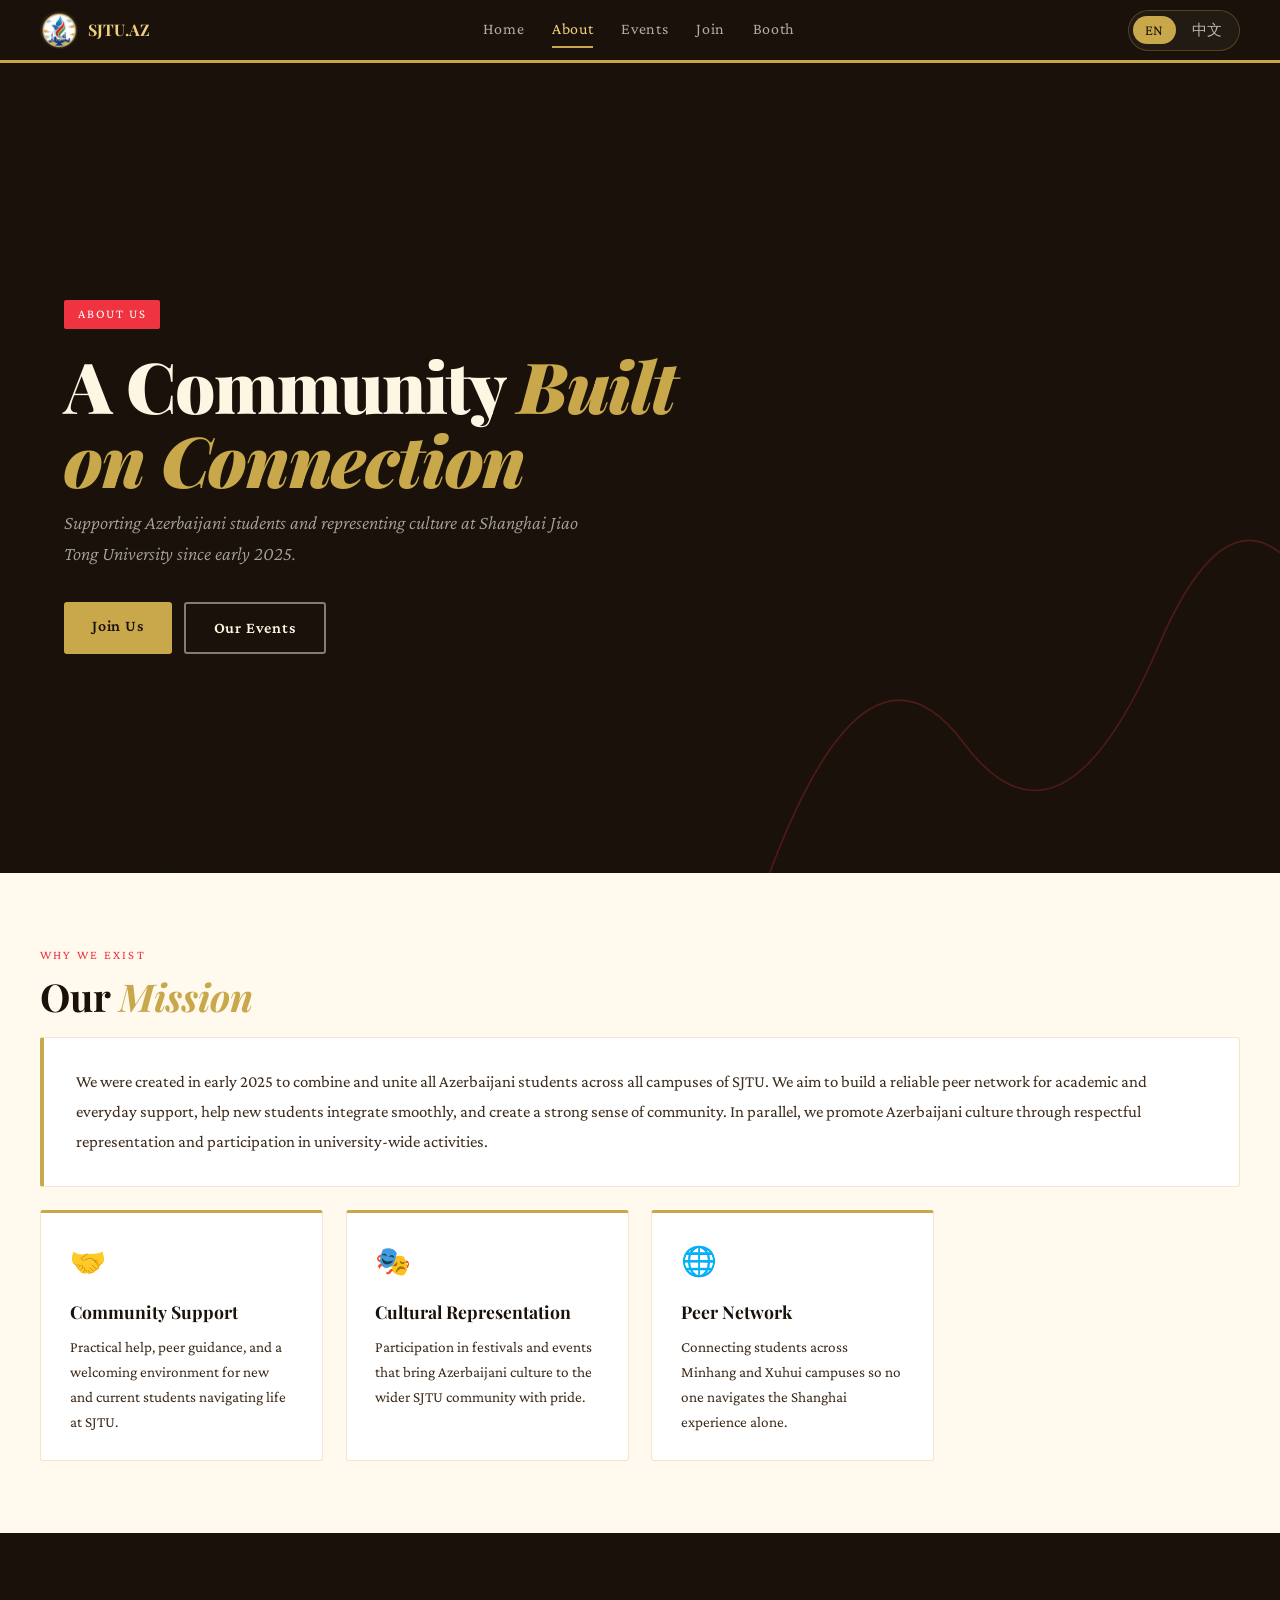
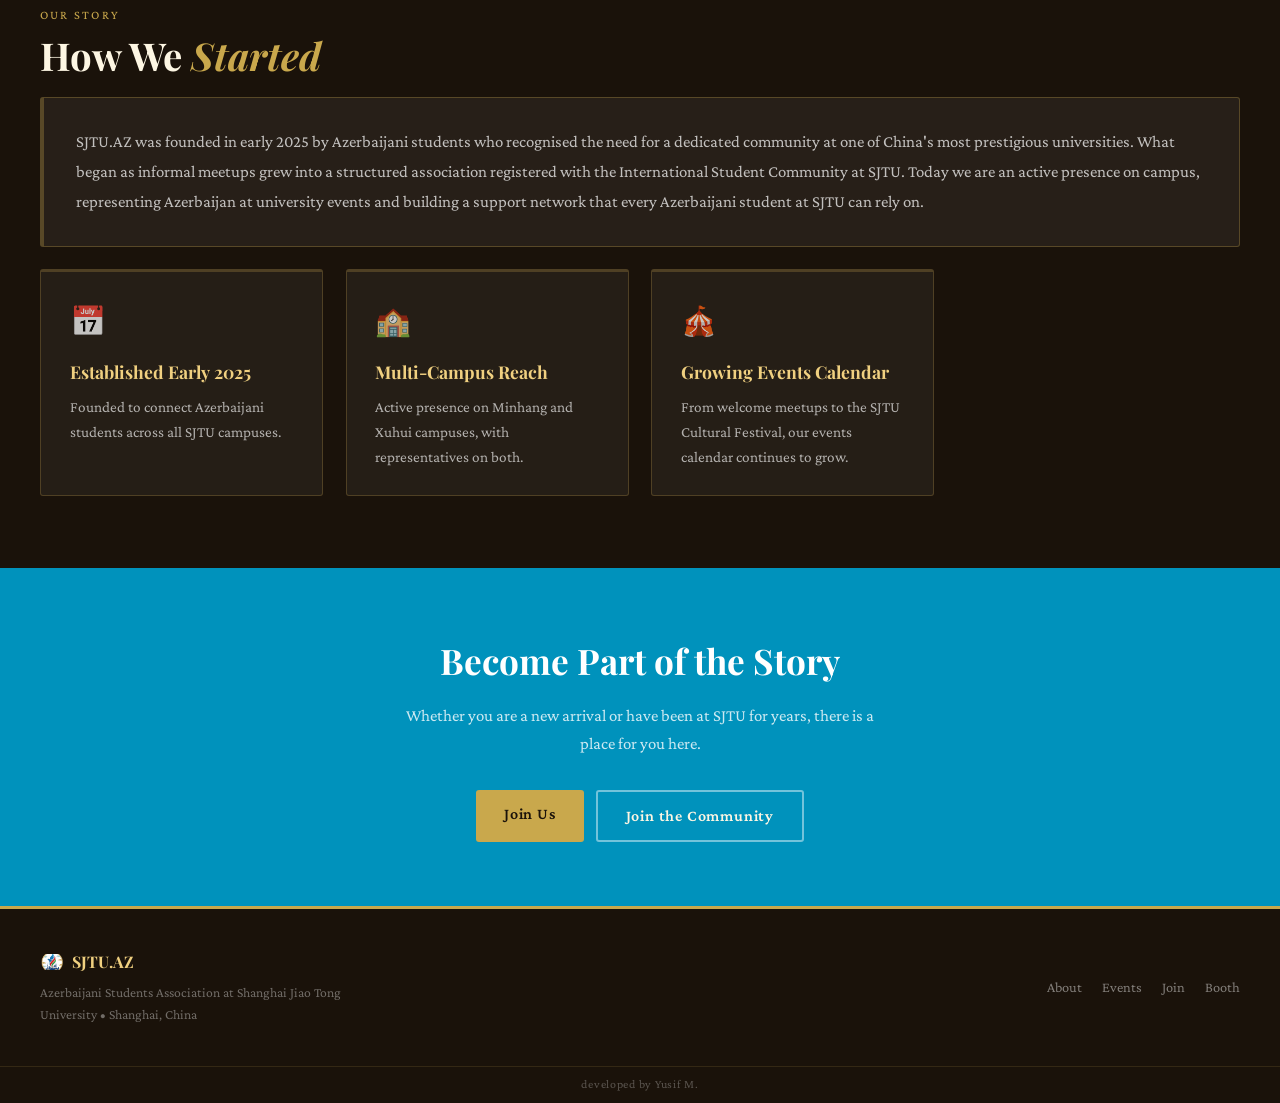
==== commit 18a29fc4: "fix: ..." ====
--- a/about.html
+++ b/about.html
@@ -13,7 +13,7 @@
 <header class="site-header">
   <div class="header-inner">
     <a class="header-logo" href="index.html" aria-label="SJTU.AZ Home">
-      <img class="logo-flag" src="images/asalogo.png" alt="SJTU.AZ Logo">
+      <img class="logo-flag" src="images/asalogo.png" alt="Azerbaijan flag">
       <span class="logo-text-main">SJTU.AZ</span>
     </a>
     <nav class="header-nav" aria-label="Main navigation">
--- a/css/style.css
+++ b/css/style.css
@@ -59,10 +59,10 @@
   flex-shrink: 0;
 }
 .header-logo img.logo-flag {
-  width: 36px; height: 36px;
+  width: 38px; height: 38px;
   border-radius: 50%;
   object-fit: contain;
-  object-position: center;
+  background: rgba(255,255,255,0.06);
 }
 .logo-text-main { line-height: 1; }
 
@@ -585,84 +585,78 @@
   .hero-actions .btn, .join-btns .btn { width: auto; }
 }
 
-/* ── DEV CREDIT ───────────────────────────────────────────── */
+/* ── DEV CREDIT ─────────────────────── */
 .dev-credit {
   text-align: center;
-  padding: 0.55rem 1rem;
+  padding: 0.5rem 1rem;
   background: var(--ink);
   border-top: 1px solid rgba(201,168,76,0.15);
-  font-size: 0.78rem;
-  color: rgba(255,255,255,0.3);
-  letter-spacing: 0.04em;
-}
-
-/* ── TEAM PAGE ────────────────────────────────────────────── */
+  font-size: 0.75rem;
+  color: rgba(255,255,255,0.28);
+  letter-spacing: 0.06em;
+}
+
+/* ── TEAM PAGE ──────────────────────── */
+.team-section-label {
+  display: inline-block;
+  font-size: 0.72rem; font-weight: 600;
+  letter-spacing: 0.14em; text-transform: uppercase;
+  color: var(--gold);
+  border: 1px solid rgba(201,168,76,0.35);
+  padding: 3px 12px; border-radius: 50px;
+  margin-bottom: 0.8rem;
+}
 .team-grid {
   display: grid;
-  grid-template-columns: repeat(auto-fill, minmax(220px, 1fr));
-  gap: 2rem;
-  margin-top: 2.5rem;
+  grid-template-columns: repeat(auto-fill, minmax(200px, 1fr));
+  gap: 1.8rem;
+  margin-top: 2rem;
 }
 .team-card {
   background: #fff;
   border: 1px solid var(--border);
   border-radius: var(--radius);
   overflow: hidden;
-  text-align: center;
   transition: transform .2s, box-shadow .2s;
 }
-.team-card:hover { transform: translateY(-4px); box-shadow: 0 12px 36px rgba(26,18,10,0.1); }
+.team-card:hover {
+  transform: translateY(-4px);
+  box-shadow: 0 12px 36px rgba(26,18,10,0.1);
+}
 .team-card-photo {
-  width: 100%;
-  aspect-ratio: 1/1;
+  width: 100%; aspect-ratio: 1/1;
   overflow: hidden;
-  background: rgba(201,168,76,0.08);
+  background: linear-gradient(135deg,rgba(201,168,76,0.12),rgba(0,146,188,0.1));
+  display: flex; align-items: center; justify-content: center;
 }
 .team-card-photo img {
   width: 100%; height: 100%;
-  object-fit: cover;
-  object-position: top center;
+  object-fit: cover; object-position: top center;
   display: block;
 }
 .team-card-photo .photo-placeholder {
-  width: 100%; height: 100%;
-  display: flex; align-items: center; justify-content: center;
-  font-size: 3rem;
-  background: linear-gradient(135deg, rgba(201,168,76,0.12), rgba(0,146,188,0.08));
+  font-size: 3.5rem; opacity: 0.5;
 }
 .team-card-body {
-  padding: 1.1rem 1rem 1.3rem;
+  padding: 1rem 1rem 1.2rem;
+  text-align: center;
 }
 .team-card-name {
   font-family: 'Playfair Display', serif;
-  font-size: 1.05rem; font-weight: 700;
-  color: var(--ink); margin-bottom: 0.2rem;
+  font-size: 1rem; font-weight: 700;
+  color: var(--ink); margin-bottom: 0.25rem;
 }
 .team-card-position {
-  font-size: 0.82rem;
-  color: var(--gold);
-  font-weight: 600;
-  letter-spacing: 0.03em;
-  margin-bottom: 0.2rem;
-  text-transform: uppercase;
+  font-size: 0.75rem; font-weight: 600;
+  letter-spacing: 0.04em; text-transform: uppercase;
+  color: var(--gold); margin-bottom: 0.2rem;
 }
 .team-card-dept {
-  font-size: 0.84rem;
-  color: var(--ink-soft);
-  line-height: 1.45;
-}
-.team-section-label {
-  display: inline-block;
-  font-size: 0.75rem; font-weight: 600;
-  letter-spacing: 0.12em; text-transform: uppercase;
-  color: var(--gold);
-  border: 1px solid rgba(201,168,76,0.35);
-  padding: 3px 12px; border-radius: 50px;
-  margin-bottom: 0.7rem;
-}
-@media (max-width: 700px) {
-  .team-grid { grid-template-columns: repeat(2, 1fr); gap: 1rem; }
-}
-@media (max-width: 440px) {
+  font-size: 0.83rem; color: var(--ink-soft); line-height: 1.4;
+}
+@media (max-width:700px) {
+  .team-grid { grid-template-columns: repeat(2,1fr); gap: 1rem; }
+}
+@media (max-width:420px) {
   .team-grid { grid-template-columns: 1fr; }
 }
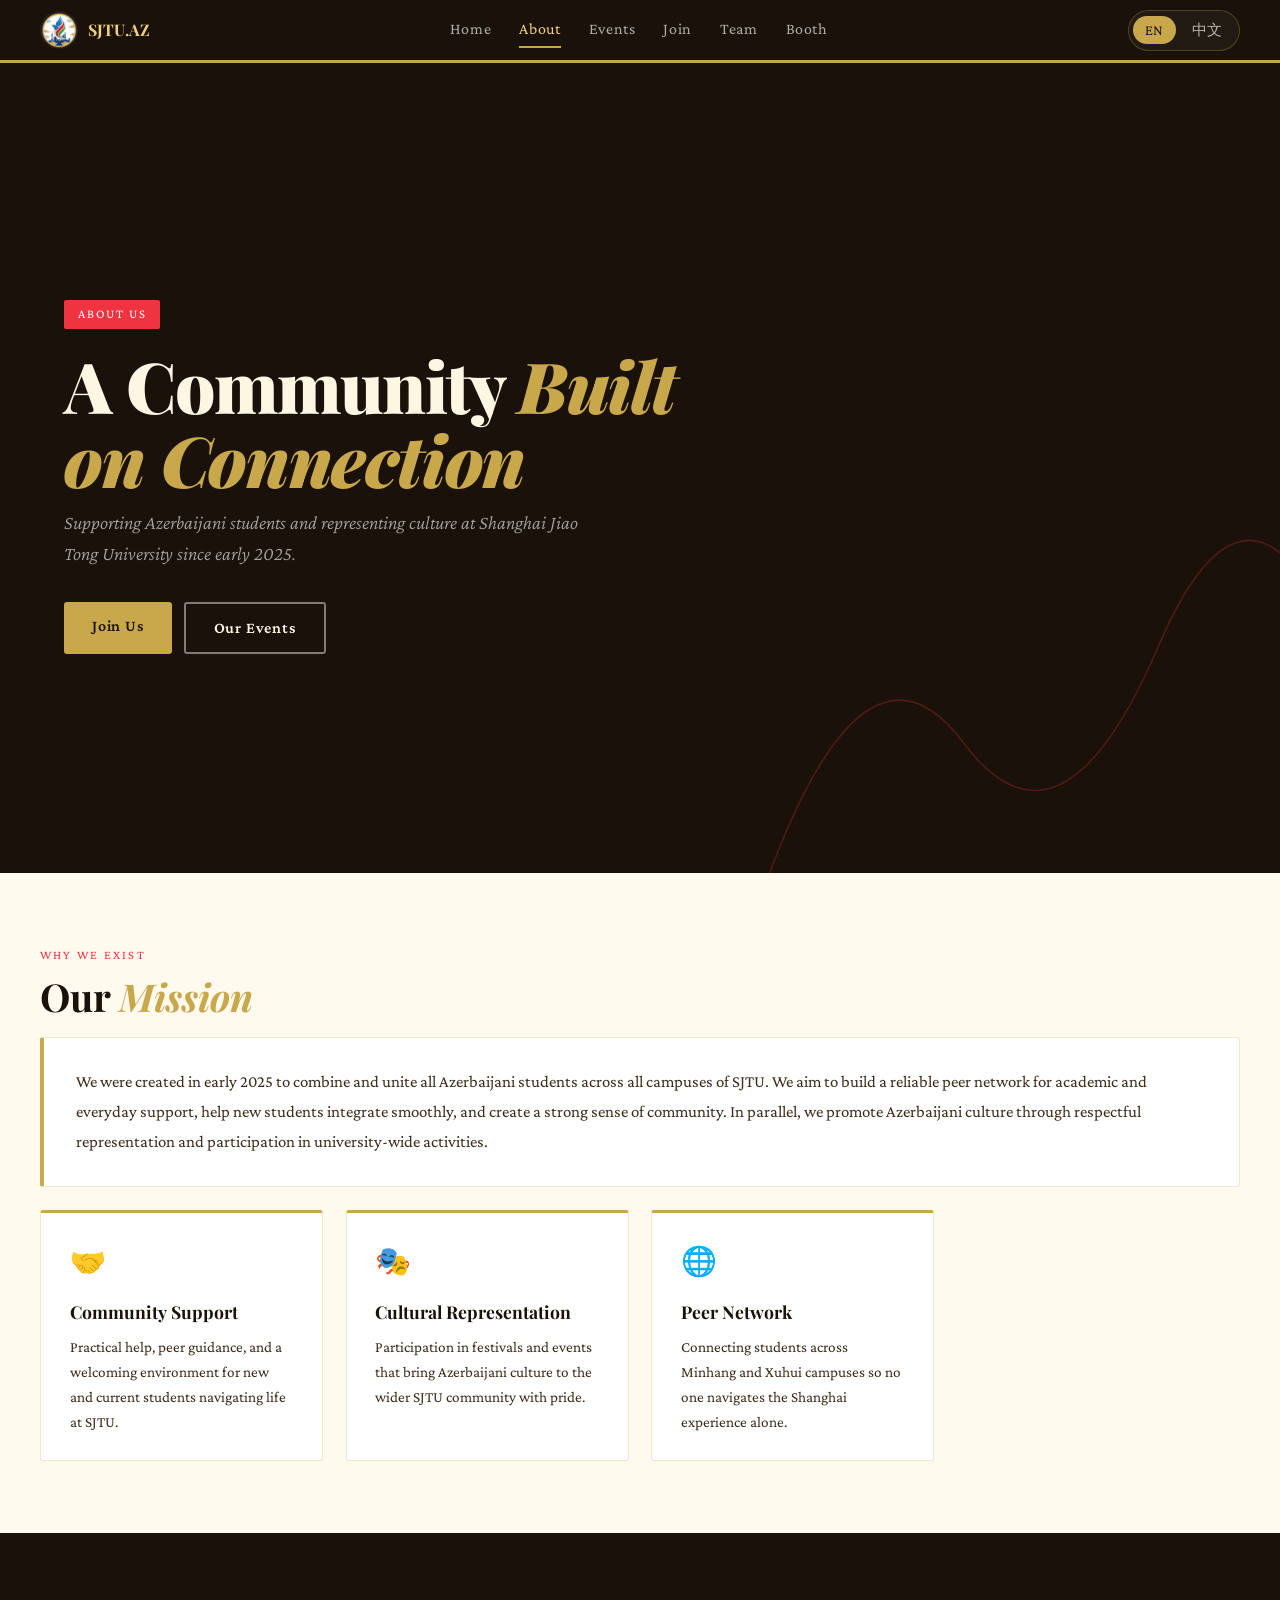
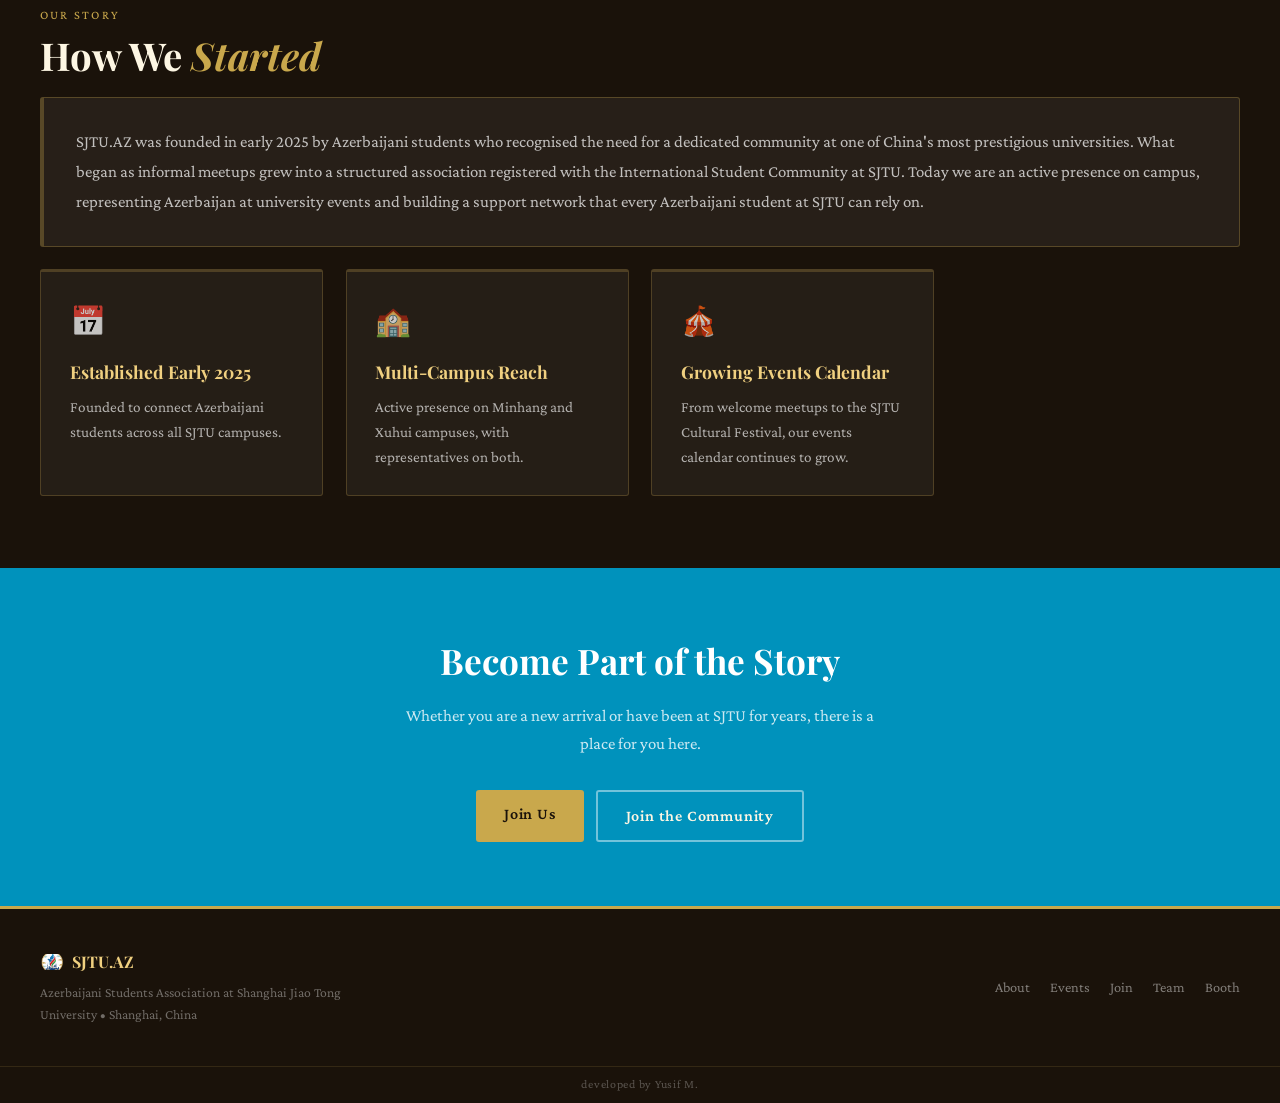
==== commit ba994470: "fix: ..." ====
--- a/about.html
+++ b/about.html
@@ -21,6 +21,7 @@
       <a href="about.html" data-i18n="nav_about">About</a>
       <a href="events.html" data-i18n="nav_events">Events</a>
       <a href="join.html" data-i18n="nav_join">Join</a>
+      <a href="team.html" data-i18n="nav_team">Team</a>
       <a href="booth.html" data-i18n="nav_booth">Booth</a>
     </nav>
     <div class="lang-switch" aria-label="Language switch">
@@ -42,6 +43,7 @@
   <a href="about.html" data-i18n="nav_about">About</a>
   <a href="events.html" data-i18n="nav_events">Events</a>
   <a href="join.html" data-i18n="nav_join">Join</a>
+  <a href="team.html" data-i18n="nav_team">Team</a>
   <a href="booth.html" data-i18n="nav_booth">Booth</a>
 </nav>
 
@@ -155,6 +157,7 @@
       <a href="about.html" data-i18n="nav_about">About</a>
       <a href="events.html" data-i18n="nav_events">Events</a>
       <a href="join.html" data-i18n="nav_join">Join</a>
+      <a href="team.html" data-i18n="nav_team">Team</a>
       <a href="booth.html" data-i18n="nav_booth">Booth</a>
     </nav>
   </div>
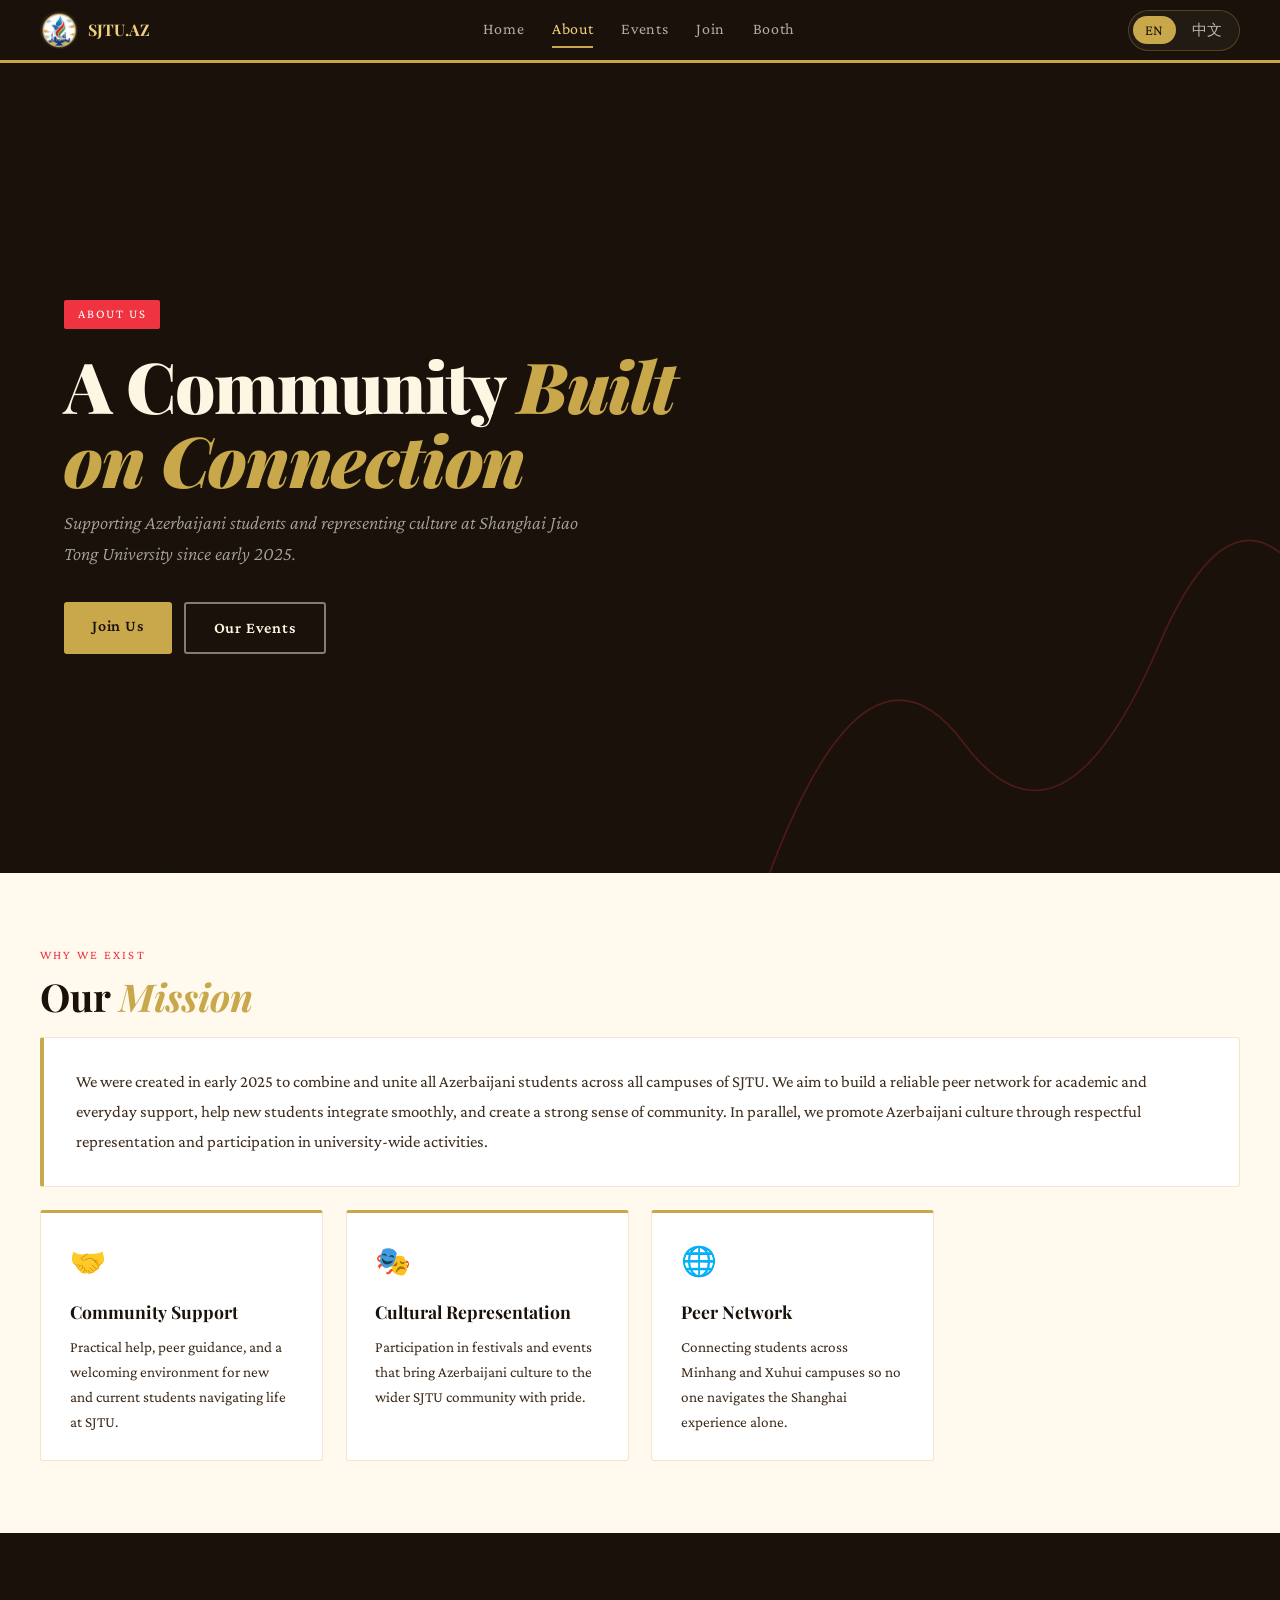
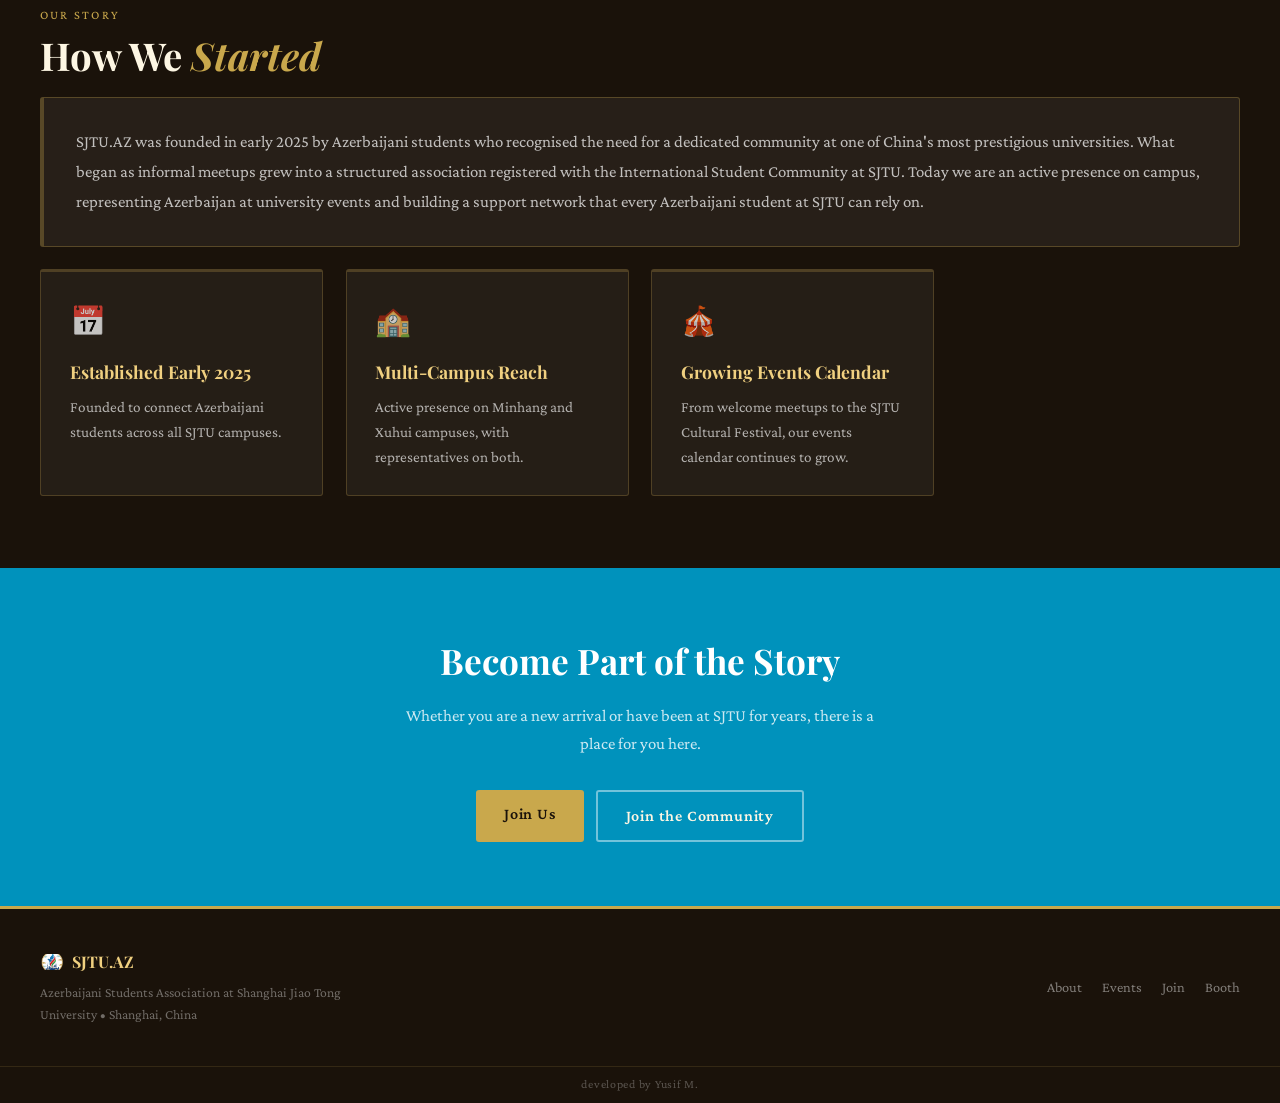
==== commit c53d6637: "fix: ..." ====
--- a/about.html
+++ b/about.html
@@ -21,7 +21,6 @@
       <a href="about.html" data-i18n="nav_about">About</a>
       <a href="events.html" data-i18n="nav_events">Events</a>
       <a href="join.html" data-i18n="nav_join">Join</a>
-      <a href="team.html" data-i18n="nav_team">Team</a>
       <a href="booth.html" data-i18n="nav_booth">Booth</a>
     </nav>
     <div class="lang-switch" aria-label="Language switch">
@@ -43,7 +42,6 @@
   <a href="about.html" data-i18n="nav_about">About</a>
   <a href="events.html" data-i18n="nav_events">Events</a>
   <a href="join.html" data-i18n="nav_join">Join</a>
-  <a href="team.html" data-i18n="nav_team">Team</a>
   <a href="booth.html" data-i18n="nav_booth">Booth</a>
 </nav>
 
@@ -157,7 +155,6 @@
       <a href="about.html" data-i18n="nav_about">About</a>
       <a href="events.html" data-i18n="nav_events">Events</a>
       <a href="join.html" data-i18n="nav_join">Join</a>
-      <a href="team.html" data-i18n="nav_team">Team</a>
       <a href="booth.html" data-i18n="nav_booth">Booth</a>
     </nav>
   </div>
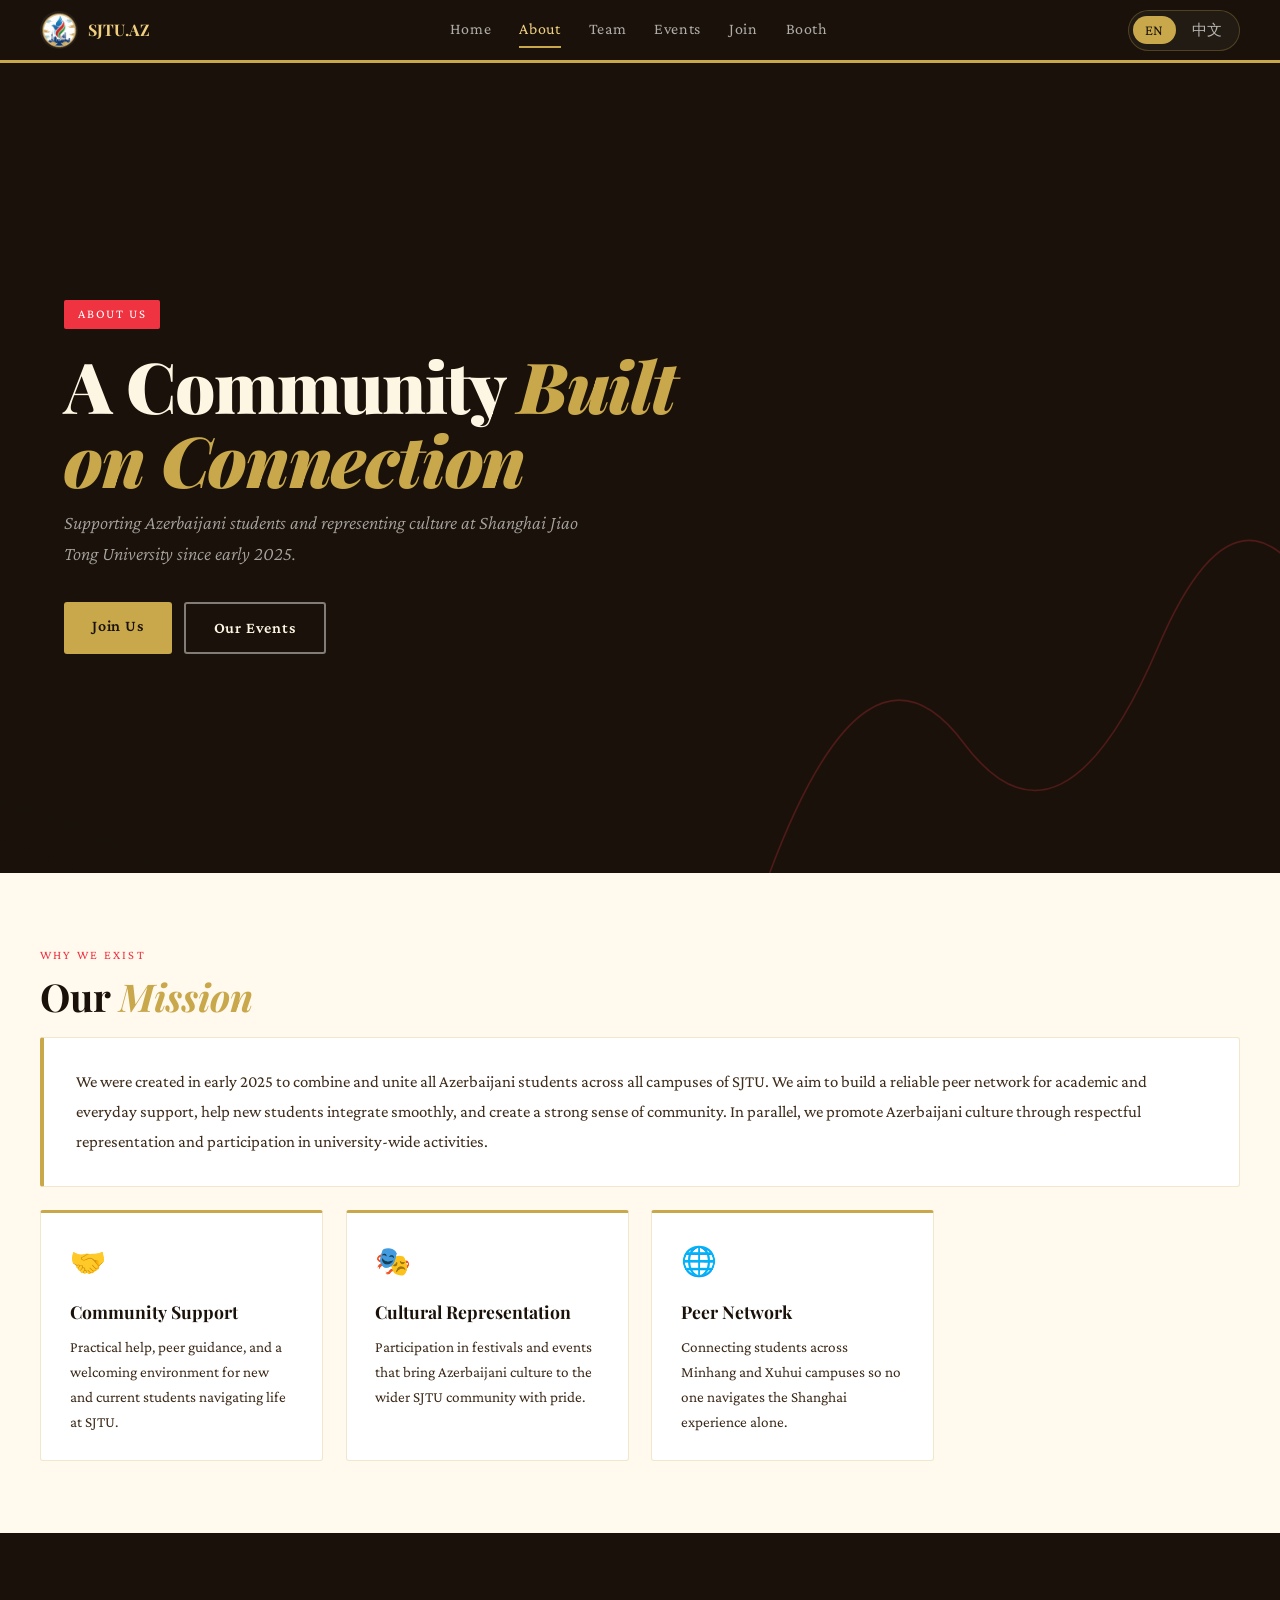
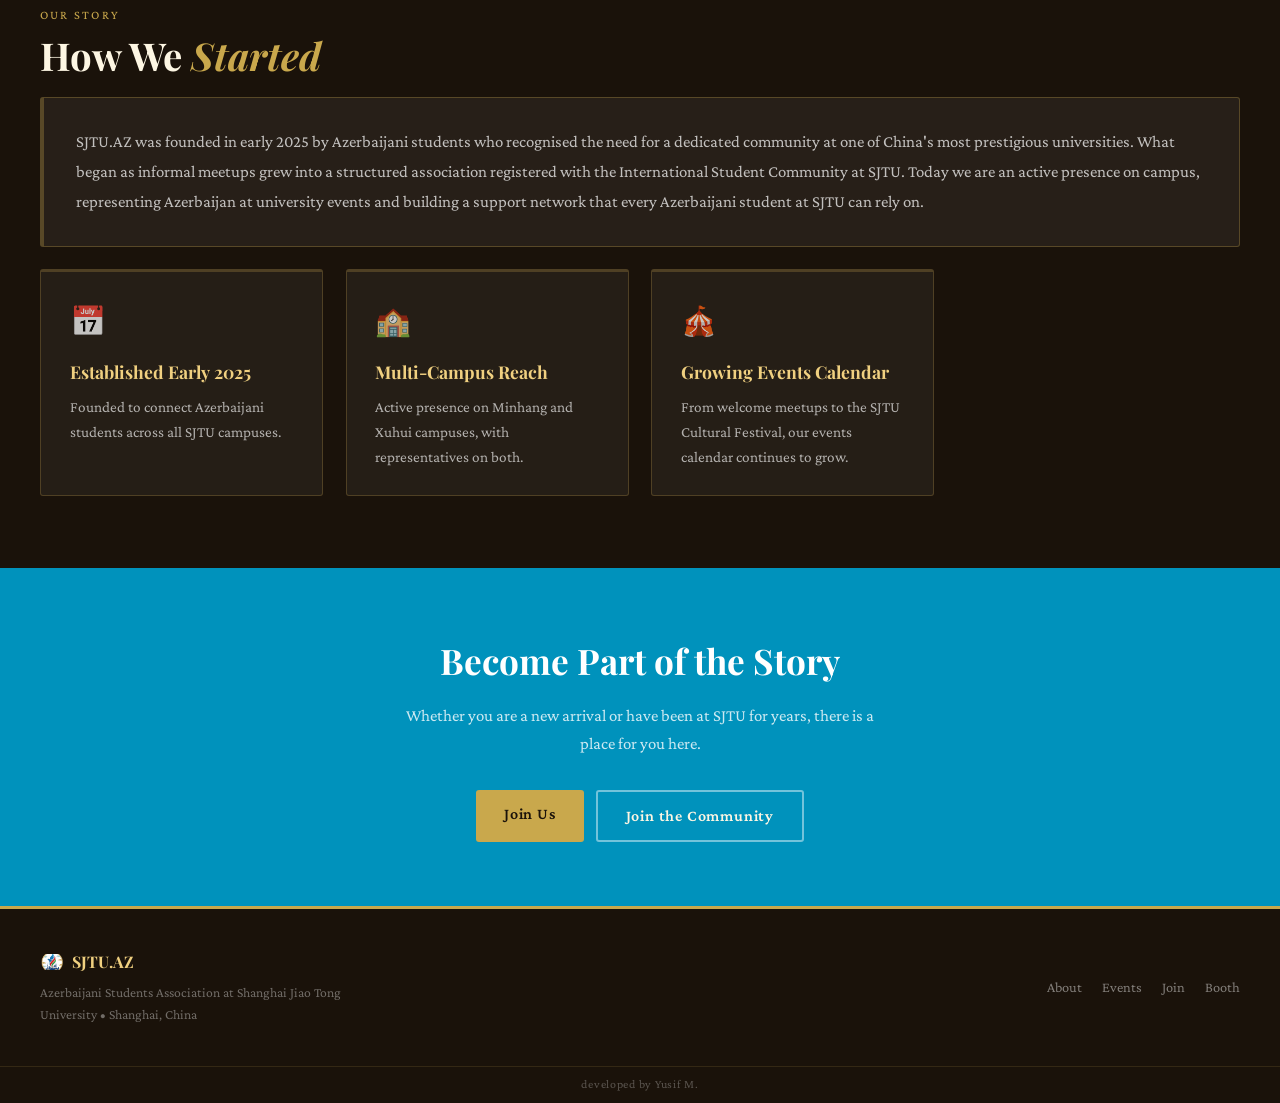
==== commit 91184b11: "fix: ..." ====
--- a/about.html
+++ b/about.html
@@ -16,12 +16,13 @@
       <img class="logo-flag" src="images/asalogo.png" alt="Azerbaijan flag">
       <span class="logo-text-main">SJTU.AZ</span>
     </a>
-    <nav class="header-nav" aria-label="Main navigation">
-      <a href="index.html" data-i18n="nav_home">Home</a>
-      <a href="about.html" data-i18n="nav_about">About</a>
-      <a href="events.html" data-i18n="nav_events">Events</a>
-      <a href="join.html" data-i18n="nav_join">Join</a>
-      <a href="booth.html" data-i18n="nav_booth">Booth</a>
+        <nav class="header-nav" aria-label="Main navigation">
+      <a href="index.html" data-i18n="navhome">Home</a>
+      <a href="about.html" data-i18n="navabout">About</a>
+      <a href="team.html" data-i18n="navteam">Team</a>
+      <a href="events.html" data-i18n="navevents">Events</a>
+      <a href="join.html" data-i18n="navjoin">Join</a>
+      <a href="booth.html" data-i18n="navbooth">Booth</a>
     </nav>
     <div class="lang-switch" aria-label="Language switch">
       <button class="lang-btn" type="button" data-lang="en">EN</button>
@@ -38,11 +39,12 @@
     <button class="lang-btn" type="button" data-lang="en">EN</button>
     <button class="lang-btn" type="button" data-lang="zh">中文</button>
   </div>
-  <a href="index.html" data-i18n="nav_home">Home</a>
-  <a href="about.html" data-i18n="nav_about">About</a>
-  <a href="events.html" data-i18n="nav_events">Events</a>
-  <a href="join.html" data-i18n="nav_join">Join</a>
-  <a href="booth.html" data-i18n="nav_booth">Booth</a>
+    <a href="index.html" data-i18n="navhome">Home</a>
+  <a href="about.html" data-i18n="navabout">About</a>
+  <a href="team.html" data-i18n="navteam">Team</a>
+  <a href="events.html" data-i18n="navevents">Events</a>
+  <a href="join.html" data-i18n="navjoin">Join</a>
+  <a href="booth.html" data-i18n="navbooth">Booth</a>
 </nav>
 
 <section class="hero">
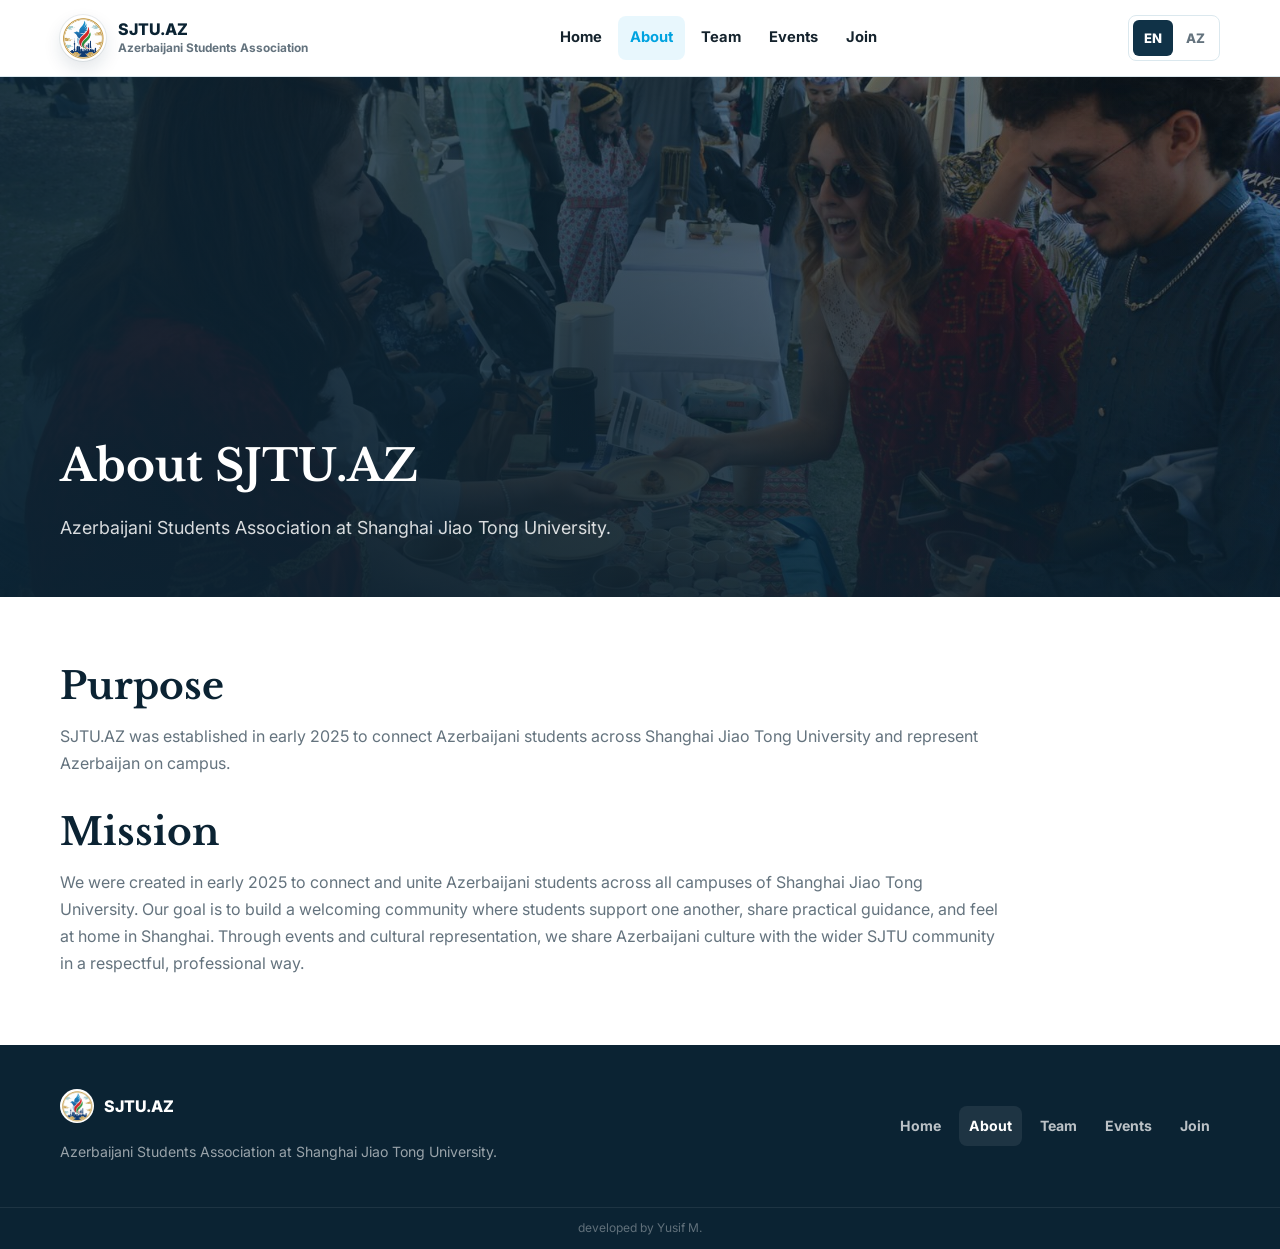
==== commit 2c11f3de: "feat: v2.0" ====
--- a/about.html
+++ b/about.html
@@ -3,166 +3,94 @@
 <head>
   <meta charset="utf-8">
   <meta name="viewport" content="width=device-width, initial-scale=1">
-  <title data-en="About &bull; Azerbaijani Students Association at SJTU" data-zh="关于我们 &bull; 上海交通大学阿塞拜疆学生协会">About &bull; Azerbaijani Students Association at SJTU</title>
-  <meta name="description" content="About the Azerbaijani Students Association at Shanghai Jiao Tong University." data-target-attr="content" data-en-attr="About the Azerbaijani Students Association at Shanghai Jiao Tong University." data-zh-attr="了解上海交通大学阿塞拜疆学生协会。">
-  <link rel="icon" type="image/png" href="images/logo-mark.png">
+  <title>About | SJTU.AZ</title>
+  <meta name="description" content="About SJTU.AZ, the Azerbaijani Students Association at Shanghai Jiao Tong University." data-target-attr="content" data-en-attr="About SJTU.AZ, the Azerbaijani Students Association at Shanghai Jiao Tong University." data-az-attr="SJTU.AZ haqqında: Shanghai Jiao Tong Universitetində Azərbaycan Tələbə Assosiasiyası.">
+  <link rel="icon" href="assets/favicon.ico" sizes="any">
+  <link rel="icon" type="image/png" sizes="32x32" href="assets/favicon-32.png">
+  <link rel="apple-touch-icon" href="assets/favicon-180.png">
   <link rel="stylesheet" href="css/style.css">
 </head>
 <body>
-
-<header class="site-header">
-  <div class="header-inner">
-    <a class="header-logo" href="index.html" aria-label="SJTU.AZ Home">
-      <img class="logo-flag" src="images/asalogo.png" alt="Azerbaijan flag">
-      <span class="logo-text-main">SJTU.AZ</span>
-    </a>
-        <nav class="header-nav" aria-label="Main navigation">
-      <a href="index.html" data-i18n="navhome">Home</a>
-      <a href="about.html" data-i18n="navabout">About</a>
-      <a href="team.html" data-i18n="navteam">Team</a>
-      <a href="events.html" data-i18n="navevents">Events</a>
-      <a href="join.html" data-i18n="navjoin">Join</a>
-      <a href="booth.html" data-i18n="navbooth">Booth</a>
-    </nav>
-    <div class="lang-switch" aria-label="Language switch">
-      <button class="lang-btn" type="button" data-lang="en">EN</button>
-      <button class="lang-btn" type="button" data-lang="zh">中文</button>
+  <header class="site-header">
+    <div class="header-inner">
+      <a class="header-logo" href="index.html" aria-label="SJTU.AZ home">
+        <img class="logo-flag" src="assets/logo.png" alt="SJTU.AZ logo">
+        <span class="brand-copy">
+          <span class="logo-text-main">SJTU.AZ</span>
+          <span class="logo-text-sub" data-en="Azerbaijani Students Association" data-az="Azərbaycan Tələbə Assosiasiyası">Azerbaijani Students Association</span>
+        </span>
+      </a>
+      <nav class="header-nav" aria-label="Main navigation">
+        <a href="index.html" data-i18n="nav_home">Home</a>
+        <a href="about.html" data-i18n="nav_about">About</a>
+        <a href="team.html" data-i18n="nav_team">Team</a>
+        <a href="events.html" data-i18n="nav_events">Events</a>
+        <a href="join.html" data-i18n="nav_join">Join</a>
+      </nav>
+      <div class="lang-switch" aria-label="Language switch">
+        <button class="lang-btn" type="button" data-lang="en">EN</button>
+        <button class="lang-btn" type="button" data-lang="az">AZ</button>
+      </div>
+      <button class="hamburger" type="button" aria-label="Open navigation" aria-controls="mobile-nav" aria-expanded="false">
+        <span></span><span></span><span></span>
+      </button>
     </div>
-    <button class="hamburger" aria-label="Toggle menu" aria-expanded="false">
-      <span></span><span></span><span></span>
-    </button>
-  </div>
-</header>
-<nav class="mobile-nav">
-
-  <div class="lang-switch mobile-lang-switch" aria-label="Language switch">
-    <button class="lang-btn" type="button" data-lang="en">EN</button>
-    <button class="lang-btn" type="button" data-lang="zh">中文</button>
-  </div>
-    <a href="index.html" data-i18n="navhome">Home</a>
-  <a href="about.html" data-i18n="navabout">About</a>
-  <a href="team.html" data-i18n="navteam">Team</a>
-  <a href="events.html" data-i18n="navevents">Events</a>
-  <a href="join.html" data-i18n="navjoin">Join</a>
-  <a href="booth.html" data-i18n="navbooth">Booth</a>
-</nav>
-
-<section class="hero">
-  <div class="triband"></div>
-  <svg class="hero-flames" viewBox="0 0 1440 500" preserveAspectRatio="xMidYMid slice" xmlns="http://www.w3.org/2000/svg" aria-hidden="true">
-    <defs>
-      <radialGradient id="rg2" cx="30%" cy="80%" r="55%">
-        <stop offset="0%" stop-color="#C9A84C" stop-opacity="0.6"/>
-        <stop offset="100%" stop-color="transparent"/>
-      </radialGradient>
-    </defs>
-    <ellipse cx="300" cy="600" rx="600" ry="400" fill="url(#rg2)"/>
-    <path d="M800,500 Q860,340 920,420 Q980,500 1040,360 Q1100,220 1160,380 Q1220,540 1280,400 Q1340,260 1400,500" fill="none" stroke="#EF3340" stroke-width="1" opacity="0.25"/>
-  </svg>
-  <div class="hero-inner" style="grid-template-columns:1fr;">
-    <div style="max-width:680px;">
-      <div class="hero-tag anim-1"><span data-en="About Us" data-zh="关于我们">About Us</span></div>
-      <h1 class="hero-title anim-2"><span data-en="A Community <em>Built on Connection</em>" data-zh="一个因连接而生的<em>社群</em>">A Community <em>Built on Connection</em></span></h1>
-      <p class="hero-subtitle anim-3"><span data-en="Supporting Azerbaijani students and representing culture at Shanghai Jiao Tong University since early 2025." data-zh="自 2025 年初以来，我们持续为上海交通大学的阿塞拜疆学生提供支持，并积极展示本国文化。">Supporting Azerbaijani students and representing culture at Shanghai Jiao Tong University since early 2025.</span></p>
-      <div class="hero-actions anim-4">
-        <a class="btn primary" href="join.html"><span data-en="Join Us" data-zh="加入我们">Join Us</span></a>
-        <a class="btn ghost" href="events.html"><span data-en="Our Events" data-zh="我们的活动">Our Events</span></a>
+  </header>
+  <nav class="mobile-nav" id="mobile-nav" aria-label="Mobile navigation">
+    <div class="mobile-nav-inner">
+      <div class="lang-switch mobile-lang-switch" aria-label="Mobile language switch">
+        <button class="lang-btn" type="button" data-lang="en">EN</button>
+        <button class="lang-btn" type="button" data-lang="az">AZ</button>
       </div>
-    </div>
-  </div>
-</section>
-
-<!-- MISSION -->
-<section class="section alt">
-  <div class="section-inner">
-    <span class="section-label"><span data-en="Why We Exist" data-zh="我们的初心">Why We Exist</span></span>
-    <h2 class="section-title reveal"><span data-en="Our <em>Mission</em>" data-zh="我们的<em>使命</em>">Our <em>Mission</em></span></h2>
-    <div class="surface reveal">
-      <p><span data-en="We were created in early 2025 to combine and unite all Azerbaijani students across all campuses of SJTU. We aim to build a reliable peer network for academic and everyday support, help new students integrate smoothly, and create a strong sense of community. In parallel, we promote Azerbaijani culture through respectful representation and participation in university-wide activities." data-zh="我们成立于 2025 年初，旨在凝聚上海交通大学各校区的阿塞拜疆学生。我们希望建立一个可靠的同伴支持网络，为大家提供学业与日常生活上的帮助，协助新同学顺利融入校园，并培育强烈的社群归属感。同时，我们也通过参与学校活动、开展文化展示，以真诚而得体的方式传播阿塞拜疆文化。">We were created in early 2025 to combine and unite all Azerbaijani students across all campuses of SJTU. We aim to build a reliable peer network for academic and everyday support, help new students integrate smoothly, and create a strong sense of community. In parallel, we promote Azerbaijani culture through respectful representation and participation in university-wide activities.</span></p>
-    </div>
-
-    <div style="height:1.4rem;"></div>
-
-    <div class="cards-grid">
-      <div class="card reveal">
-        <span class="card-icon">🤝</span>
-        <h3><span data-en="Community Support" data-zh="社群支持">Community Support</span></h3>
-        <p><span data-en="Practical help, peer guidance, and a welcoming environment for new and current students navigating life at SJTU." data-zh="为新老同学提供实用帮助、同伴建议，以及一个温暖友好的交大生活环境。">Practical help, peer guidance, and a welcoming environment for new and current students navigating life at SJTU.</span></p>
-      </div>
-      <div class="card reveal">
-        <span class="card-icon">🎭</span>
-        <h3><span data-en="Cultural Representation" data-zh="文化展示">Cultural Representation</span></h3>
-        <p><span data-en="Participation in festivals and events that bring Azerbaijani culture to the wider SJTU community with pride." data-zh="通过节庆与校园活动，把阿塞拜疆文化自豪而真诚地带给更广泛的交大社群。">Participation in festivals and events that bring Azerbaijani culture to the wider SJTU community with pride.</span></p>
-      </div>
-      <div class="card reveal">
-        <span class="card-icon">🌐</span>
-        <h3><span data-en="Peer Network" data-zh="同伴网络">Peer Network</span></h3>
-        <p><span data-en="Connecting students across Minhang and Xuhui campuses so no one navigates the Shanghai experience alone." data-zh="连接闵行与徐汇校区的同学，让每个人在上海的留学生活都不必独自面对。">Connecting students across Minhang and Xuhui campuses so no one navigates the Shanghai experience alone.</span></p>
-      </div>
-    </div>
-  </div>
-</section>
-
-<!-- STORY -->
-<section class="section dark">
-  <div class="section-inner">
-    <span class="section-label"><span data-en="Our Story" data-zh="我们的故事">Our Story</span></span>
-    <h2 class="section-title reveal"><span data-en="How We <em>Started</em>" data-zh="我们如何<em>起步</em>">How We <em>Started</em></span></h2>
-    <div class="surface reveal" style="background:rgba(255,255,255,0.06);border-color:rgba(201,168,76,0.3);">
-      <p style="color:rgba(255,255,255,0.72);"><span data-en="SJTU.AZ was founded in early 2025 by Azerbaijani students who recognised the need for a dedicated community at one of China's most prestigious universities. What began as informal meetups grew into a structured association registered with the International Student Community at SJTU. Today we are an active presence on campus, representing Azerbaijan at university events and building a support network that every Azerbaijani student at SJTU can rely on." data-zh="SJTU.AZ 由阿塞拜疆学生于 2025 年初创立。大家意识到，在中国最具声望的高校之一，需要一个专属于阿塞拜疆学生的社群。从最初的非正式聚会开始，我们逐步发展为在上海交大国际学生社群中注册的正式协会。如今，我们已成为校园里的活跃力量，在学校活动中代表阿塞拜疆，也持续建设一个让每位交大阿塞拜疆学生都能依靠的支持网络。">SJTU.AZ was founded in early 2025 by Azerbaijani students who recognised the need for a dedicated community at one of China's most prestigious universities. What began as informal meetups grew into a structured association registered with the International Student Community at SJTU. Today we are an active presence on campus, representing Azerbaijan at university events and building a support network that every Azerbaijani student at SJTU can rely on.</span></p>
-    </div>
-
-    <div style="height:1.4rem;"></div>
-
-    <div class="cards-grid">
-      <div class="card dark-card reveal">
-        <span class="card-icon">📅</span>
-        <h3><span data-en="Established Early 2025" data-zh="成立于 2025 年初">Established Early 2025</span></h3>
-        <p><span data-en="Founded to connect Azerbaijani students across all SJTU campuses." data-zh="成立的初衷，是连接上海交大各校区的阿塞拜疆学生。">Founded to connect Azerbaijani students across all SJTU campuses.</span></p>
-      </div>
-      <div class="card dark-card reveal">
-        <span class="card-icon">🏫</span>
-        <h3><span data-en="Multi-Campus Reach" data-zh="跨校区覆盖">Multi-Campus Reach</span></h3>
-        <p><span data-en="Active presence on Minhang and Xuhui campuses, with representatives on both." data-zh="在闵行与徐汇校区均有活跃成员与代表。">Active presence on Minhang and Xuhui campuses, with representatives on both.</span></p>
-      </div>
-      <div class="card dark-card reveal">
-        <span class="card-icon">🎪</span>
-        <h3><span data-en="Growing Events Calendar" data-zh="不断扩展的活动计划">Growing Events Calendar</span></h3>
-        <p><span data-en="From welcome meetups to the SJTU Cultural Festival, our events calendar continues to grow." data-zh="从迎新聚会到上海交大文化节，我们的活动内容还在不断丰富。">From welcome meetups to the SJTU Cultural Festival, our events calendar continues to grow.</span></p>
-      </div>
-    </div>
-  </div>
-</section>
-
-<!-- CTA -->
-<div class="join-banner">
-  <h2><span data-en="Become Part of the Story" data-zh="成为这段故事的一部分">Become Part of the Story</span></h2>
-  <p><span data-en="Whether you are a new arrival or have been at SJTU for years, there is a place for you here." data-zh="无论你刚来到交大，还是已经在这里学习多年，这里都有属于你的位置。">Whether you are a new arrival or have been at SJTU for years, there is a place for you here.</span></p>
-  <div class="join-btns">
-    <a class="btn primary" href="join.html"><span data-en="Join Us" data-zh="加入我们">Join Us</span></a>
-    <a class="btn outline ghost" href="join.html"><span data-en="Join the Community" data-zh="加入社群">Join the Community</span></a>
-  </div>
-</div>
-
-<footer class="site-footer">
-  <div class="footer-inner">
-    <div class="footer-brand">
-      <a class="footer-logo" href="index.html">
-        <img src="images/asalogo.png" alt="SJTU.AZ Logo">
-        SJTU.AZ
-      </a>
-      <p><span data-en="Azerbaijani Students Association at Shanghai Jiao Tong University &bull; Shanghai, China" data-zh="上海交通大学阿塞拜疆学生协会 &bull; 中国上海">Azerbaijani Students Association at Shanghai Jiao Tong University &bull; Shanghai, China</span></p>
-    </div>
-    <nav class="footer-links">
+      <a href="index.html" data-i18n="nav_home">Home</a>
       <a href="about.html" data-i18n="nav_about">About</a>
+      <a href="team.html" data-i18n="nav_team">Team</a>
       <a href="events.html" data-i18n="nav_events">Events</a>
       <a href="join.html" data-i18n="nav_join">Join</a>
-      <a href="booth.html" data-i18n="nav_booth">Booth</a>
-    </nav>
-  </div>
-</footer>
+      <a href="booth.html" data-i18n="nav_azerbaijan">Azerbaijan</a>
+    </div>
+  </nav>
 
-<script src="js/main.js"></script>
-<div class="dev-credit">developed by Yusif M.</div>
+  <main>
+    <section class="hero hero-about compact-hero">
+      <div class="hero-inner">
+        <div class="hero-copy reveal">
+          <h1 class="hero-title" data-en="About SJTU.AZ" data-az="SJTU.AZ haqqında">About SJTU.AZ</h1>
+          <p class="hero-subtitle" data-en="Azerbaijani Students Association at Shanghai Jiao Tong University." data-az="Shanghai Jiao Tong Universitetində Azərbaycan Tələbə Assosiasiyası.">Azerbaijani Students Association at Shanghai Jiao Tong University.</p>
+        </div>
+      </div>
+    </section>
+
+    <section class="section">
+      <div class="section-inner">
+        <div class="simple-copy reveal">
+          <h2 class="section-title" data-en="Purpose" data-az="Məqsəd">Purpose</h2>
+          <p data-en="SJTU.AZ was established in early 2025 to connect Azerbaijani students across Shanghai Jiao Tong University and represent Azerbaijan on campus." data-az="SJTU.AZ 2025-ci ilin əvvəlində Shanghai Jiao Tong Universitetində azərbaycanlı tələbələri birləşdirmək və Azərbaycanı kampusda təmsil etmək üçün yaradılıb.">SJTU.AZ was established in early 2025 to connect Azerbaijani students across Shanghai Jiao Tong University and represent Azerbaijan on campus.</p>
+        </div>
+        <div class="simple-copy reveal">
+          <h2 class="section-title" data-en="Mission" data-az="Missiya">Mission</h2>
+          <p data-en="We were created in early 2025 to connect and unite Azerbaijani students across all campuses of Shanghai Jiao Tong University. Our goal is to build a welcoming community where students support one another, share practical guidance, and feel at home in Shanghai. Through events and cultural representation, we share Azerbaijani culture with the wider SJTU community in a respectful, professional way." data-az="Biz 2025-ci ilin əvvəlində Shanghai Jiao Tong Universitetinin bütün kampuslarında təhsil alan azərbaycanlı tələbələri bir araya gətirmək üçün yaradılmışıq. Məqsədimiz tələbələrin bir-birinə dəstək olduğu, praktik məsləhətlər paylaşdığı və Şanxayda özlərini evdə hiss etdiyi mehriban icma qurmaqdır. Tədbirlər və mədəni təmsilçilik vasitəsilə Azərbaycan mədəniyyətini daha geniş SJTU icmasına hörmətli və peşəkar şəkildə təqdim edirik.">We were created in early 2025 to connect and unite Azerbaijani students across all campuses of Shanghai Jiao Tong University. Our goal is to build a welcoming community where students support one another, share practical guidance, and feel at home in Shanghai. Through events and cultural representation, we share Azerbaijani culture with the wider SJTU community in a respectful, professional way.</p>
+        </div>
+      </div>
+    </section>
+  </main>
+
+  <footer class="site-footer">
+    <div class="footer-inner">
+      <div class="footer-brand">
+        <a class="footer-logo" href="index.html"><img src="assets/logo.png" alt="SJTU.AZ logo"><span>SJTU.AZ</span></a>
+        <p data-en="Azerbaijani Students Association at Shanghai Jiao Tong University." data-az="Shanghai Jiao Tong Universitetində Azərbaycan Tələbə Assosiasiyası.">Azerbaijani Students Association at Shanghai Jiao Tong University.</p>
+      </div>
+      <nav class="footer-links" aria-label="Footer navigation">
+        <a href="index.html" data-i18n="nav_home">Home</a>
+        <a href="about.html" data-i18n="nav_about">About</a>
+        <a href="team.html" data-i18n="nav_team">Team</a>
+        <a href="events.html" data-i18n="nav_events">Events</a>
+        <a href="join.html" data-i18n="nav_join">Join</a>
+      </nav>
+    </div>
+    <div class="dev-credit">developed by Yusif M.</div>
+  </footer>
+  <script src="js/main.js"></script>
 </body>
 </html>
--- a/css/style.css
+++ b/css/style.css
@@ -1,662 +1,1397 @@
-/* ═══════════════════════════════════════════════════════════
-   SJTU.AZ — Shared Stylesheet
-   Land of Fire aesthetic: ink + saffron gold + Azerbaijani tricolor
-   ═══════════════════════════════════════════════════════════ */
-
-@import url('https://fonts.googleapis.com/css2?family=Playfair+Display:ital,wght@0,400;0,700;0,900;1,400&family=Crimson+Pro:ital,wght@0,300;0,400;0,600;1,300;1,400&display=swap');
-
-/* ── RESET & BASE ─────────────────────────────────────────── */
-*, *::before, *::after { box-sizing: border-box; margin: 0; padding: 0; }
-html { scroll-behavior: smooth; -webkit-text-size-adjust: 100%; }
+@import url("https://fonts.googleapis.com/css2?family=Inter:wght@400;500;600;700;800&family=Libre+Baskerville:wght@400;700&display=swap");
 
 :root {
-  --az-blue:    #0092BC;
-  --az-red:     #EF3340;
-  --az-green:   #509E2F;
-  --gold:       #C9A84C;
-  --gold-lt:    #F0D080;
-  --cream:      #FDF6E3;
-  --ink:        #1A120A;
-  --ink-soft:   #3D2B1A;
-  --surface:    #FFF9EE;
-  --border:     rgba(201,168,76,0.28);
-  --radius:     3px;
-  --nav-h:      60px;
+  --blue: #00a3e0;
+  --red: #e00034;
+  --green: #00a651;
+  --navy: #103247;
+  --navy-dark: #0b2333;
+  --ink: #15232d;
+  --muted: #64737e;
+  --soft: #f3f8fb;
+  --line: #dbe8ee;
+  --white: #ffffff;
+  --gold: #bf9631;
+  --shadow: 0 18px 48px rgba(16, 50, 71, .12);
+  --shadow-sm: 0 8px 24px rgba(16, 50, 71, .08);
+  --radius: 8px;
+  --nav-h: 76px;
+  --font-body: "Inter", Arial, sans-serif;
+  --font-head: "Libre Baskerville", Georgia, serif;
+  --ease: cubic-bezier(.2, .7, .2, 1);
+}
+
+*,
+*::before,
+*::after {
+  box-sizing: border-box;
+}
+
+* {
+  margin: 0;
+  padding: 0;
+}
+
+html {
+  scroll-behavior: smooth;
 }
 
 body {
-  font-family: 'Crimson Pro', Georgia, serif;
-  background: var(--cream);
+  min-width: 320px;
+  background: var(--soft);
   color: var(--ink);
-  font-size: 18px;
-  line-height: 1.65;
+  font-family: var(--font-body);
+  font-size: 16px;
+  line-height: 1.7;
+  -webkit-font-smoothing: antialiased;
   overflow-x: hidden;
 }
 
-img { max-width: 100%; display: block; }
-a   { color: inherit; }
-
-/* ── HEADER / NAV ─────────────────────────────────────────── */
+img {
+  display: block;
+  max-width: 100%;
+}
+
+a {
+  color: inherit;
+  text-decoration: none;
+}
+
+h1,
+h2,
+h3 {
+  color: var(--navy-dark);
+  font-family: var(--font-head);
+  font-weight: 700;
+  line-height: 1.16;
+}
+
+p {
+  color: var(--muted);
+}
+
+.container,
+.section-inner,
+.hero-inner,
+.footer-inner {
+  width: min(1160px, calc(100% - 40px));
+  margin: 0 auto;
+}
+
 .site-header {
-  position: sticky; top: 0; z-index: 200;
-  background: var(--ink);
-  border-bottom: 3px solid var(--gold);
-  padding: 0 1.5rem;
-}
+  position: sticky;
+  top: 0;
+  z-index: 1000;
+  background: rgba(255, 255, 255, .95);
+  border-bottom: 1px solid var(--line);
+  backdrop-filter: blur(18px);
+}
+
 .header-inner {
-  max-width: 1200px; margin: 0 auto;
-  display: flex; align-items: center; justify-content: space-between;
+  width: min(1160px, calc(100% - 40px));
   height: var(--nav-h);
-  gap: 1rem;
-}
-
-/* Logo */
+  display: flex;
+  align-items: center;
+  justify-content: space-between;
+  gap: 18px;
+  margin: 0 auto;
+}
+
 .header-logo {
-  display: flex; align-items: center; gap: 10px;
-  color: var(--gold-lt); text-decoration: none;
-  font-family: 'Playfair Display', serif;
-  font-size: 1rem; font-weight: 700;
-  flex-shrink: 0;
-}
-.header-logo img.logo-flag {
-  width: 38px; height: 38px;
+  display: inline-flex;
+  align-items: center;
+  gap: 12px;
+  min-width: 0;
+}
+
+.logo-flag {
+  width: 46px;
+  height: 46px;
   border-radius: 50%;
+  background: #fff;
   object-fit: contain;
-  background: rgba(255,255,255,0.06);
-}
-.logo-text-main { line-height: 1; }
-
-/* Desktop nav */
+  box-shadow: 0 0 0 1px rgba(16, 50, 71, .08), 0 8px 18px rgba(16, 50, 71, .12);
+}
+
+.brand-copy {
+  display: grid;
+  gap: 2px;
+  min-width: 0;
+}
+
+.logo-text-main {
+  color: var(--navy-dark);
+  font-size: 1rem;
+  font-weight: 800;
+  line-height: 1.1;
+}
+
+.logo-text-sub {
+  color: var(--muted);
+  font-size: .74rem;
+  font-weight: 700;
+  line-height: 1.2;
+}
+
 .header-nav {
-  display: flex; align-items: center; gap: 28px;
-}
-.header-nav a {
-  color: rgba(255,255,255,0.65); text-decoration: none;
-  font-family: 'Crimson Pro', serif; font-size: 1rem;
-  letter-spacing: 0.04em;
-  transition: color .2s;
-  padding: 4px 0;
-  border-bottom: 2px solid transparent;
-  transition: color .2s, border-color .2s;
-}
+  display: flex;
+  align-items: center;
+  gap: 4px;
+}
+
+.header-nav a,
+.mobile-nav a {
+  border-radius: var(--radius);
+  color: var(--ink);
+  font-size: .92rem;
+  font-weight: 700;
+  padding: 9px 12px;
+  transition: background .2s var(--ease), color .2s var(--ease);
+}
+
 .header-nav a:hover,
-.header-nav a.active { color: var(--gold-lt); border-bottom-color: var(--gold); }
-
-
-/* Language switch */
+.header-nav a.active,
+.mobile-nav a:hover,
+.mobile-nav a.active {
+  background: rgba(0, 163, 224, .09);
+  color: var(--blue);
+}
+
 .lang-switch {
   display: inline-flex;
   align-items: center;
-  gap: 4px;
+  gap: 2px;
   padding: 4px;
-  border: 1px solid rgba(201,168,76,0.28);
-  border-radius: 999px;
-  background: rgba(255,255,255,0.04);
-  flex-shrink: 0;
-}
+  border: 1px solid var(--line);
+  border-radius: var(--radius);
+  background: #fff;
+}
+
 .lang-btn {
   appearance: none;
-  border: none;
+  min-width: 40px;
+  border: 0;
+  border-radius: 6px;
   background: transparent;
-  color: rgba(255,255,255,0.68);
-  font-family: 'Crimson Pro', serif;
-  font-size: 0.92rem;
-  letter-spacing: 0.04em;
-  padding: 6px 12px;
-  border-radius: 999px;
+  color: var(--muted);
   cursor: pointer;
-  transition: background .2s, color .2s;
-}
+  font: inherit;
+  font-size: .82rem;
+  font-weight: 800;
+  padding: 7px 9px;
+  transition: background .2s var(--ease), color .2s var(--ease);
+}
+
 .lang-btn:hover,
 .lang-btn.active {
-  background: var(--gold);
-  color: var(--ink);
-}
-.mobile-lang-switch {
-  display: none;
-  margin-bottom: 0.75rem;
-}
-
-/* Hamburger */
+  background: var(--navy);
+  color: #fff;
+}
+
 .hamburger {
   display: none;
-  flex-direction: column; gap: 5px;
-  background: none; border: none; cursor: pointer; padding: 6px;
-}
+  flex-direction: column;
+  justify-content: center;
+  gap: 5px;
+  width: 42px;
+  height: 42px;
+  border: 1px solid var(--line);
+  border-radius: var(--radius);
+  background: #fff;
+  cursor: pointer;
+}
+
 .hamburger span {
-  display: block; width: 24px; height: 2px;
-  background: var(--gold-lt); border-radius: 2px;
-  transition: transform .3s, opacity .3s;
-}
-.hamburger.open span:nth-child(1) { transform: translateY(7px) rotate(45deg); }
-.hamburger.open span:nth-child(2) { opacity: 0; }
-.hamburger.open span:nth-child(3) { transform: translateY(-7px) rotate(-45deg); }
-
-/* Mobile drawer */
+  width: 20px;
+  height: 2px;
+  margin: 0 auto;
+  border-radius: 2px;
+  background: var(--navy);
+  transition: opacity .22s var(--ease), transform .22s var(--ease);
+}
+
+.hamburger.open span:nth-child(1) {
+  transform: translateY(7px) rotate(45deg);
+}
+
+.hamburger.open span:nth-child(2) {
+  opacity: 0;
+}
+
+.hamburger.open span:nth-child(3) {
+  transform: translateY(-7px) rotate(-45deg);
+}
+
 .mobile-nav {
   display: none;
-  position: fixed; top: var(--nav-h); left: 0; right: 0;
-  background: var(--ink);
-  border-bottom: 2px solid var(--gold);
-  z-index: 199;
-  padding: 1.2rem 1.5rem 1.5rem;
-  flex-direction: column; gap: 0;
-}
-.mobile-nav.open { display: flex; }
-.mobile-nav a {
-  color: rgba(255,255,255,0.75); text-decoration: none;
-  font-family: 'Crimson Pro', serif; font-size: 1.2rem;
-  padding: 0.75rem 0;
-  border-bottom: 1px solid rgba(201,168,76,0.15);
-  transition: color .2s;
-}
-.mobile-nav a:last-child { border-bottom: none; }
-.mobile-nav a:hover,
-.mobile-nav a.active { color: var(--gold-lt); }
-
-/* ── TRICOLOR BAR ─────────────────────────────────────────── */
-.triband {
-  height: 5px;
-  background: linear-gradient(to right,
-    var(--az-blue) 33.33%, var(--az-red) 33.33%, var(--az-red) 66.66%,
-    var(--az-green) 66.66%);
-}
-
-/* ── HERO ─────────────────────────────────────────────────── */
+  position: fixed;
+  top: calc(var(--nav-h) + 4px);
+  right: 0;
+  left: 0;
+  z-index: 999;
+  padding: 14px 20px 22px;
+  background: #fff;
+  border-bottom: 1px solid var(--line);
+  box-shadow: var(--shadow-sm);
+}
+
+.mobile-nav.open {
+  display: block;
+}
+
+.mobile-nav-inner {
+  width: min(440px, 100%);
+  display: grid;
+  gap: 6px;
+  margin: 0 auto;
+}
+
+.mobile-lang-switch {
+  width: max-content;
+  margin-bottom: 8px;
+}
+
 .hero {
-  position: relative; overflow: hidden;
-  background: var(--ink);
-  min-height: 90vh;
-  display: flex; align-items: center;
-}
+  position: relative;
+  min-height: 560px;
+  display: flex;
+  align-items: end;
+  overflow: hidden;
+  isolation: isolate;
+  background: var(--navy-dark);
+}
+
+.compact-hero {
+  min-height: 320px;
+}
+
+.compact-hero .hero-inner {
+  padding: 70px 0 54px;
+}
+
+.compact-hero .hero-title {
+  font-size: 2.75rem;
+}
+
+.hero::before {
+  content: "";
+  position: absolute;
+  inset: 0;
+  z-index: -2;
+  background: center / cover no-repeat var(--hero-image);
+  transform: scale(1.01);
+}
+
+.hero::after {
+  content: "";
+  position: absolute;
+  inset: 0;
+  z-index: -1;
+  background:
+    linear-gradient(90deg, rgba(11, 35, 51, .9), rgba(11, 35, 51, .65), rgba(11, 35, 51, .2)),
+    linear-gradient(180deg, rgba(11, 35, 51, .12), rgba(11, 35, 51, .72));
+}
+
+.hero-home {
+  --hero-image: url("../assets/event-1.jpg");
+}
+
+.hero-about {
+  --hero-image: url("../assets/event-4.jpg");
+  min-height: 520px;
+}
+
+.hero-events {
+  --hero-image: url("../assets/event-3.jpg");
+  min-height: 520px;
+}
+
+.hero-team {
+  --hero-image: url("../assets/event-1.jpg");
+  min-height: 520px;
+}
+
+.hero-join {
+  --hero-image: url("../assets/event-6.jpg");
+  min-height: 520px;
+}
+
+.hero-country {
+  --hero-image: url("../assets/country-welcome.jpg");
+  min-height: 560px;
+}
+
 .hero-inner {
-  position: relative; z-index: 2;
-  max-width: 1200px; margin: 0 auto;
-  padding: 5rem 1.5rem 4rem;
-  display: grid; grid-template-columns: 1fr 1fr;
-  gap: 3rem; align-items: center;
+  padding: 98px 0 64px;
+}
+
+.hero-copy {
+  width: min(760px, 100%);
+  max-width: 760px;
+}
+
+.kicker,
+.section-label {
+  display: inline-block;
+  width: auto;
+  max-width: 100%;
+  margin-bottom: 10px;
+  border: 0;
+  border-radius: 0;
+  background: transparent;
+  color: var(--red);
+  font-size: .78rem;
+  font-weight: 800;
+  line-height: 1.35;
+  padding: 0;
+  white-space: normal;
+  overflow-wrap: anywhere;
+}
+
+.section-label {
+  color: var(--red);
+}
+
+.kicker::before,
+.section-label::before {
+  display: none;
+  content: none;
+}
+
+.hero-title {
+  max-width: 850px;
+  color: #fff;
+  font-size: 4.25rem;
+  overflow-wrap: break-word;
+  text-wrap: balance;
+}
+
+.hero-title em,
+.section-title em {
+  color: inherit;
+  font-style: normal;
+}
+
+.hero-subtitle {
+  max-width: 650px;
+  margin-top: 22px;
+  color: rgba(255, 255, 255, .84);
+  font-size: 1.12rem;
+}
+
+.hero-actions,
+.join-btns {
+  display: flex;
+  flex-wrap: wrap;
+  gap: 12px;
+  margin-top: 28px;
+}
+
+.btn {
+  display: inline-flex;
+  align-items: center;
+  justify-content: center;
+  min-height: 46px;
+  border: 1px solid transparent;
+  border-radius: var(--radius);
+  cursor: pointer;
+  font: inherit;
+  font-size: .92rem;
+  font-weight: 800;
+  padding: 11px 18px;
+  transition: background .2s var(--ease), border-color .2s var(--ease), box-shadow .2s var(--ease), color .2s var(--ease), transform .2s var(--ease);
+}
+
+.btn:hover {
+  transform: translateY(-2px);
+  box-shadow: var(--shadow-sm);
+}
+
+.btn.primary {
+  background: var(--blue);
+  color: #fff;
+}
+
+.btn.primary:hover {
+  background: #008bc0;
+}
+
+.btn.secondary {
+  background: var(--green);
+  color: #fff;
+}
+
+.btn.ghost {
+  border-color: rgba(255, 255, 255, .42);
+  background: rgba(255, 255, 255, .12);
+  color: #fff;
+}
+
+.btn.ghost:hover {
+  background: #fff;
+  color: var(--navy);
+}
+
+.btn.outline {
+  border-color: var(--line);
+  background: #fff;
+  color: var(--navy);
+}
+
+.hero-stats {
+  display: grid;
+  grid-template-columns: repeat(4, 1fr);
+  gap: 1px;
+  max-width: 920px;
+  margin-top: 36px;
+  overflow: hidden;
+  border: 1px solid rgba(255, 255, 255, .24);
+  border-radius: var(--radius);
+  background: rgba(255, 255, 255, .18);
+  backdrop-filter: blur(10px);
+}
+
+.hero-stat {
+  min-height: 96px;
+  padding: 20px;
+  background: rgba(255, 255, 255, .1);
+}
+
+.hero-stat strong {
+  display: block;
+  color: #fff;
+  font-family: var(--font-head);
+  font-size: 1.35rem;
+  line-height: 1.2;
+}
+
+.hero-stat span {
+  display: block;
+  margin-top: 6px;
+  color: rgba(255, 255, 255, .72);
+  font-size: .82rem;
+  font-weight: 700;
+}
+
+.section {
+  padding: 68px 0;
+  background: #fff;
+}
+
+.section.alt {
+  background: var(--soft);
+}
+
+.section.green {
+  background: #f1faf5;
+}
+
+.section.red {
+  background: #fff5f7;
+}
+
+.section.dark {
+  background: var(--navy-dark);
+}
+
+.section.dark h2,
+.section.dark h3,
+.section.dark .section-title {
+  color: #fff;
+}
+
+.section.dark p,
+.section.dark .section-body {
+  color: rgba(255, 255, 255, .72);
+}
+
+.section-head {
+  display: flex;
+  align-items: end;
+  justify-content: space-between;
+  gap: 24px;
+  margin-bottom: 28px;
+}
+
+.section-title {
+  max-width: 760px;
+  margin-bottom: 14px;
+  font-size: 2.35rem;
+  overflow-wrap: break-word;
+  text-wrap: balance;
+}
+
+.section-body {
+  max-width: 720px;
+  font-size: 1.02rem;
+}
+
+.text-link {
+  color: var(--blue);
+  font-weight: 800;
+  text-decoration: underline;
+  text-decoration-thickness: 1px;
+  text-underline-offset: 5px;
+}
+
+.mission-panel {
+  display: grid;
+  grid-template-columns: minmax(0, 1.25fr) minmax(260px, .75fr);
+  gap: 42px;
+  align-items: start;
+  padding: 34px;
+  border: 1px solid var(--line);
+  border-radius: var(--radius);
+  background: #fff;
+  box-shadow: var(--shadow-sm);
+}
+
+.mission-copy p {
+  color: #344754;
+  font-size: 1.05rem;
+}
+
+.mission-list {
+  display: grid;
+  gap: 14px;
+  list-style: none;
+}
+
+.mission-list li {
+  display: grid;
+  grid-template-columns: 34px 1fr;
+  gap: 12px;
+  align-items: start;
+}
+
+.mission-list b {
+  display: grid;
+  place-items: center;
+  width: 34px;
+  height: 34px;
+  border-radius: 50%;
+  background: var(--navy);
+  color: #fff;
+  font-size: .78rem;
+}
+
+.mission-list span {
+  color: var(--muted);
+  font-size: .94rem;
+}
+
+.cards-grid,
+.facts-grid,
+.event-list,
+.join-grid {
+  display: grid;
+  grid-template-columns: repeat(3, 1fr);
+  gap: 22px;
+}
+
+.card,
+.event-card,
+.join-card,
+.fact-card,
+.food-card,
+.place-card,
+.leader-card,
+.member-card {
+  overflow: hidden;
+  border: 1px solid var(--line);
+  border-radius: var(--radius);
+  background: #fff;
+  transition: border-color .22s var(--ease), box-shadow .22s var(--ease), transform .22s var(--ease);
+}
+
+.card:hover,
+.event-card:hover,
+.join-card:hover,
+.fact-card:hover,
+.food-card:hover,
+.place-card:hover,
+.leader-card:hover,
+.member-card:hover {
+  border-color: rgba(0, 163, 224, .34);
+  box-shadow: var(--shadow-sm);
+  transform: translateY(-4px);
+}
+
+.card,
+.event-card,
+.join-card {
+  padding: 28px;
+}
+
+.card-mark {
+  display: block;
+  width: 42px;
+  height: 4px;
+  margin-bottom: 18px;
+  border-radius: 999px;
+  background: var(--blue);
+}
+
+.card:nth-child(2) .card-mark,
+.join-card:nth-child(2) .card-mark,
+.event-card:nth-child(2) .card-mark {
+  background: var(--red);
+}
+
+.card:nth-child(3) .card-mark,
+.join-card:nth-child(3) .card-mark,
+.event-card:nth-child(3) .card-mark {
+  background: var(--green);
+}
+
+.card h3,
+.event-card h3,
+.join-card h3 {
+  margin-bottom: 10px;
+  font-size: 1.08rem;
+}
+
+.card p,
+.event-card p,
+.join-card p {
+  font-size: .94rem;
+}
+
+.event-feature {
+  display: grid;
+  grid-template-columns: minmax(0, .82fr) minmax(0, 1.18fr);
+  gap: 34px;
+  align-items: center;
+}
+
+.event-copy {
+  padding: 34px;
+  border-left: 5px solid var(--blue);
+  border-radius: var(--radius);
+  background: #fff;
+  box-shadow: var(--shadow-sm);
+}
+
+.event-top {
+  display: flex;
+  flex-wrap: wrap;
+  gap: 10px;
+  align-items: center;
+  margin-bottom: 16px;
+}
+
+.event-tag,
+.event-meta {
+  display: inline-flex;
+  align-items: center;
+  min-height: 30px;
+  border-radius: var(--radius);
+  font-size: .78rem;
+  font-weight: 800;
+  padding: 4px 10px;
+}
+
+.event-tag {
+  background: rgba(224, 0, 52, .08);
+  color: var(--red);
+}
+
+.event-meta {
+  background: var(--soft);
+  color: var(--muted);
+}
+
+.event-copy h3 {
+  margin-bottom: 14px;
+  font-size: 1.55rem;
+}
+
+.event-stats,
+.country-snapshot {
+  display: grid;
+  grid-template-columns: repeat(3, 1fr);
+  gap: 1px;
+  margin-top: 24px;
+  overflow: hidden;
+  border: 1px solid var(--line);
+  border-radius: var(--radius);
+  background: var(--line);
+}
+
+.event-stat,
+.country-stat {
+  min-height: 82px;
+  padding: 18px;
+  background: #fff;
+}
+
+.event-stat .num,
+.country-stat strong {
+  display: block;
+  color: var(--navy-dark);
+  font-family: var(--font-head);
+  font-size: 1.35rem;
+  font-weight: 700;
+  line-height: 1.2;
+}
+
+.event-stat .lbl,
+.country-stat span {
+  display: block;
+  margin-top: 4px;
+  color: var(--muted);
+  font-size: .78rem;
+  font-weight: 700;
+}
+
+.gallery-marquee-shell {
+  position: relative;
+  padding: 0 42px;
+}
+
+.gallery-marquee {
+  overflow-x: auto;
+  overflow-y: hidden;
+  border: 0;
+  border-radius: 0;
+  background: transparent;
+  box-shadow: none;
+  scrollbar-width: none;
+  -webkit-mask-image: linear-gradient(90deg, transparent 0%, #000 7%, #000 93%, transparent 100%);
+  mask-image: linear-gradient(90deg, transparent 0%, #000 7%, #000 93%, transparent 100%);
+}
+
+.gallery-marquee::-webkit-scrollbar {
+  display: none;
+}
+
+.gallery-track {
+  display: flex;
+  align-items: stretch;
+  gap: 2px;
+  width: max-content;
+  padding: 0 54px;
+}
+
+.gallery-slide {
+  position: relative;
+  flex: 0 0 350px;
+  height: 270px;
+  overflow: hidden;
+  border-radius: 4px;
+  background: var(--soft);
+}
+
+.gallery-slide::after {
+  display: none;
+  content: none;
+}
+
+.gallery-slide img {
   width: 100%;
-}
-.hero-tag {
-  display: inline-block;
-  background: var(--az-red); color: #fff;
-  font-family: 'Crimson Pro', serif; font-size: 0.8rem;
-  letter-spacing: 0.14em; text-transform: uppercase;
-  padding: 4px 14px; border-radius: 2px; margin-bottom: 1.2rem;
-}
-.hero-title {
-  font-family: 'Playfair Display', serif;
-  font-size: clamp(2.6rem, 5.5vw, 5rem);
-  font-weight: 900; line-height: 1.06;
-  color: var(--cream); letter-spacing: -0.02em;
-  margin-bottom: 0.6rem;
-}
-.hero-title em { font-style: italic; color: var(--gold); }
-.hero-subtitle {
-  font-family: 'Crimson Pro', serif; font-size: 1.2rem;
-  color: rgba(255,255,255,0.62); font-weight: 300; font-style: italic;
-  margin-bottom: 2rem; max-width: 48ch;
-}
-.hero-actions {
-  display: flex; gap: 12px; flex-wrap: wrap; margin-top: 1.5rem;
-}
-.hero-meta {
-  display: flex; gap: 20px; flex-wrap: wrap; margin-top: 2rem;
-}
-.hero-meta-item {
-  display: flex; flex-direction: column;
-  border-left: 2px solid var(--gold); padding-left: 12px;
-}
-.hero-meta-item strong {
-  font-family: 'Playfair Display', serif; color: var(--gold-lt);
-  font-size: 1.35rem; font-weight: 700;
-}
-.hero-meta-item span {
-  font-size: 0.75rem; color: rgba(255,255,255,0.45);
-  letter-spacing: 0.08em; text-transform: uppercase;
-}
-
-/* Hero right side card */
-.hero-card {
-  background: rgba(255,255,255,0.05);
-  border: 1px solid rgba(201,168,76,0.3);
-  border-top: 3px solid var(--gold);
+  height: 100%;
+  object-fit: cover;
+  transition: filter .22s var(--ease), transform .38s var(--ease);
+}
+
+.gallery-slide:hover img,
+.gallery-slide:focus-within img {
+  filter: saturate(1.05);
+  transform: scale(1.04);
+}
+
+.gallery-slide figcaption {
+  display: none;
+}
+
+.gallery-slide strong {
+  display: block;
+  color: #fff;
+  font-size: .95rem;
+  line-height: 1.35;
+}
+
+.gallery-slide span {
+  display: block;
+  margin-top: 3px;
+  color: rgba(255, 255, 255, .78);
+  font-size: .78rem;
+  line-height: 1.45;
+}
+
+.gallery-arrow {
+  position: absolute;
+  top: 50%;
+  z-index: 4;
+  display: grid;
+  place-items: center;
+  width: 44px;
+  height: 44px;
+  border: 1px solid var(--line);
+  border-radius: 50%;
+  background: #fff;
+  color: var(--navy);
+  cursor: pointer;
+  font-size: 1.9rem;
+  line-height: 1;
+  box-shadow: var(--shadow-sm);
+  transform: translateY(-50%);
+  transition: background .2s var(--ease), color .2s var(--ease), transform .2s var(--ease);
+}
+
+.gallery-arrow:hover {
+  background: var(--navy);
+  color: #fff;
+  transform: translateY(-50%) scale(1.04);
+}
+
+.gallery-arrow-left {
+  left: 0;
+}
+
+.gallery-arrow-right {
+  right: 0;
+}
+
+.team-intro {
+  display: grid;
+  grid-template-columns: minmax(0, .9fr) minmax(260px, .55fr);
+  gap: 28px;
+  align-items: stretch;
+}
+
+.simple-copy {
+  max-width: 940px;
+}
+
+.simple-copy h2 + p,
+.simple-copy h3 + p {
+  margin-top: 12px;
+}
+
+.simple-copy + .simple-copy {
+  margin-top: 34px;
+}
+
+.team-note {
+  padding: 28px;
   border-radius: var(--radius);
-  padding: 2rem;
-}
-.hero-card h3 {
-  font-family: 'Playfair Display', serif; font-size: 0.85rem;
-  letter-spacing: 0.12em; text-transform: uppercase;
-  color: var(--gold); margin-bottom: 0.5rem;
-}
-.hero-card h4 {
-  font-family: 'Playfair Display', serif; font-size: 1.5rem;
-  font-weight: 700; color: var(--cream); margin-bottom: 0.6rem;
-}
-.hero-card p { color: rgba(255,255,255,0.6); font-size: 1rem; }
-.hero-card .meta { font-size: 0.85rem; color: rgba(255,255,255,0.4); margin-top: 0.5rem; }
-
-/* Flame background SVG */
-.hero-flames {
-  position: absolute; inset: 0; pointer-events: none;
-  width: 100%; height: 100%;
-  animation: flicker 3s ease-in-out infinite;
-}
-@keyframes flicker {
-  0%,100% { opacity: 0.16; }
-  50%      { opacity: 0.22; }
-}
-
-/* ── SECTIONS ─────────────────────────────────────────────── */
-.section { padding: 4.5rem 1.5rem; }
-.section-inner { max-width: 1200px; margin: 0 auto; }
-.section-label {
-  font-family: 'Crimson Pro', serif; font-size: 0.78rem;
-  letter-spacing: 0.18em; text-transform: uppercase;
-  color: var(--az-red); margin-bottom: 0.5rem; display: block;
-}
-.section-title {
-  font-family: 'Playfair Display', serif;
-  font-size: clamp(1.8rem, 3vw, 2.8rem);
-  font-weight: 700; color: var(--ink);
-  margin-bottom: 1.2rem; line-height: 1.15;
-}
-.section-title em { font-style: italic; color: var(--gold); }
-.section-body {
-  font-size: 1.05rem; color: var(--ink-soft);
-  max-width: 68ch; line-height: 1.8;
-  margin-bottom: 2rem;
-}
-.section-head {
-  display: flex; justify-content: space-between; align-items: baseline;
-  margin-bottom: 1.6rem; flex-wrap: wrap; gap: 8px;
-}
-
-/* Alt surface */
-.section.alt { background: var(--surface); }
-.section.dark {
-  background: var(--ink);
-}
-.section.dark .section-title { color: var(--cream); }
-.section.dark .section-label { color: var(--gold); }
-.section.dark .section-body  { color: rgba(255,255,255,0.65); }
-
-/* ── BUTTONS ──────────────────────────────────────────────── */
-.btn {
-  display: inline-block; text-decoration: none;
-  padding: 11px 28px;
-  font-family: 'Crimson Pro', serif; font-size: 1rem;
-  font-weight: 600; letter-spacing: 0.05em;
+  background: var(--navy);
+}
+
+.team-note strong {
+  display: block;
+  color: #fff;
+  font-family: var(--font-head);
+  font-size: 1.7rem;
+  line-height: 1.2;
+}
+
+.team-note span {
+  display: block;
+  margin-top: 8px;
+  color: rgba(255, 255, 255, .74);
+  font-size: .9rem;
+}
+
+.leaders-grid {
+  display: grid;
+  grid-template-columns: repeat(2, 1fr);
+  gap: 22px;
+}
+
+.leader-card {
+  display: grid;
+  grid-template-columns: 150px 1fr;
+  min-height: 180px;
+}
+
+.leader-card img {
+  width: 100%;
+  height: 100%;
+  object-fit: cover;
+  object-position: center;
+}
+
+.leader-body {
+  display: flex;
+  flex-direction: column;
+  justify-content: center;
+  padding: 24px;
+}
+
+.leader-name,
+.member-name {
+  color: var(--navy-dark);
+  font-family: var(--font-head);
+  font-size: 1.05rem;
+  font-weight: 700;
+  line-height: 1.25;
+}
+
+.leader-role,
+.member-role {
+  margin-top: 8px;
+  color: var(--blue);
+  font-size: .82rem;
+  font-weight: 800;
+}
+
+.member-grid {
+  display: grid;
+  grid-template-columns: repeat(4, 1fr);
+  gap: 18px;
+}
+
+.member-card {
+  display: grid;
+  grid-template-columns: 58px 1fr;
+  gap: 14px;
+  align-items: center;
+  padding: 14px;
+}
+
+.member-initials {
+  display: grid;
+  place-items: center;
+  width: 58px;
+  height: 58px;
+  border-radius: 50%;
+  background: linear-gradient(135deg, rgba(0, 163, 224, .16), rgba(0, 166, 81, .14));
+  color: var(--navy);
+  font-weight: 800;
+}
+
+.member-name {
+  font-size: .95rem;
+}
+
+.member-role {
+  margin-top: 3px;
+  color: var(--muted);
+  font-size: .78rem;
+}
+
+.join-card .contact-line {
+  display: block;
+  margin-top: 16px;
+  color: var(--blue);
+  font-size: 1.02rem;
+  font-weight: 800;
+  overflow-wrap: anywhere;
+}
+
+.country-snapshot {
+  grid-template-columns: repeat(4, 1fr);
+}
+
+.country-visual {
+  display: grid;
+  grid-template-columns: minmax(0, .7fr) minmax(0, 1fr);
+  gap: 28px;
+  align-items: stretch;
+}
+
+.country-visual img {
+  width: 100%;
+  height: 100%;
+  min-height: 360px;
+  object-fit: cover;
   border-radius: var(--radius);
-  transition: transform .15s, box-shadow .15s, background .15s;
-  cursor: pointer; border: none;
-}
-.btn:hover { transform: translateY(-2px); box-shadow: 0 6px 20px rgba(0,0,0,0.22); }
-.btn.primary { background: var(--gold); color: var(--ink); }
-.btn.primary:hover { background: var(--gold-lt); }
-.btn.ghost   { background: transparent; color: var(--cream); border: 2px solid rgba(255,255,255,0.45); }
-.btn.ghost:hover { border-color: var(--gold); color: var(--gold-lt); }
-.btn.red     { background: var(--az-red); color: #fff; }
-
-/* ── CARDS ────────────────────────────────────────────────── */
-.cards-grid {
-  display: grid;
-  grid-template-columns: repeat(auto-fill, minmax(280px, 1fr));
-  gap: 1.4rem;
-}
-.card {
-  background: #fff;
-  border: 1px solid var(--border);
-  border-top: 3px solid var(--gold);
-  padding: 1.6rem 1.8rem;
+  box-shadow: var(--shadow-sm);
+}
+
+.facts-grid {
+  grid-template-columns: repeat(3, 1fr);
+}
+
+.fact-card {
+  padding: 24px;
+}
+
+.fact-card h3,
+.food-card h3,
+.place-card h3 {
+  margin-bottom: 8px;
+  font-size: 1.04rem;
+}
+
+.fact-card p,
+.food-card p,
+.place-card p {
+  font-size: .9rem;
+}
+
+.food-grid {
+  display: grid;
+  grid-template-columns: repeat(5, 1fr);
+  gap: 18px;
+}
+
+.food-card {
+  display: grid;
+  grid-template-rows: 150px 1fr;
+}
+
+.food-card img,
+.place-card img {
+  width: 100%;
+  height: 100%;
+  object-fit: cover;
+}
+
+.food-body,
+.place-info {
+  padding: 20px;
+}
+
+.food-alt {
+  display: block;
+  margin-bottom: 10px;
+  color: var(--red);
+  font-size: .78rem;
+  font-weight: 800;
+}
+
+.place-grid {
+  display: grid;
+  grid-template-columns: repeat(4, 1fr);
+  gap: 18px;
+}
+
+.place-card {
+  display: grid;
+  grid-template-rows: 160px 1fr;
+}
+
+.qr-panel {
+  display: grid;
+  grid-template-columns: 160px 1fr;
+  gap: 22px;
+  align-items: center;
+  padding: 24px;
+  border: 1px solid var(--line);
   border-radius: var(--radius);
-  transition: transform .2s, box-shadow .2s;
-}
-.card:hover {
-  transform: translateY(-4px);
-  box-shadow: 0 12px 40px rgba(26,18,10,0.1);
-}
-.card h3 {
-  font-family: 'Playfair Display', serif; font-size: 1.1rem;
-  font-weight: 700; color: var(--ink); margin-bottom: 0.5rem;
-}
-.card p { font-size: 0.95rem; color: var(--ink-soft); line-height: 1.65; }
-.card .card-icon { font-size: 1.8rem; margin-bottom: 0.7rem; display: block; }
-
-/* Dark card variant */
-.card.dark-card {
-  background: rgba(255,255,255,0.05);
-  border-color: rgba(201,168,76,0.25);
-  color: rgba(255,255,255,0.75);
-}
-.card.dark-card h3 { color: var(--gold-lt); }
-.card.dark-card p  { color: rgba(255,255,255,0.65); }
-
-/* ── SURFACE ──────────────────────────────────────────────── */
-.surface {
-  background: #fff; border: 1px solid var(--border);
-  border-left: 4px solid var(--gold);
-  padding: 1.8rem 2rem; border-radius: var(--radius);
-}
-.surface p { font-size: 1.05rem; color: var(--ink-soft); line-height: 1.8; }
-
-/* ── EVENT ARTICLE ────────────────────────────────────────── */
-.event-article {
-  background: #fff; border: 1px solid var(--border);
-  border-radius: var(--radius); padding: 1.8rem 2rem;
-  margin-bottom: 1.2rem;
-}
-.event-top {
-  display: flex; align-items: center; gap: 12px; margin-bottom: 0.8rem;
+  background: #fff;
+  box-shadow: var(--shadow-sm);
+}
+
+.qr-panel img {
+  width: 160px;
+  height: 160px;
+  object-fit: contain;
+}
+
+.cta-band,
+.join-banner {
+  padding: 54px 20px;
+  border-top: 1px solid var(--line);
+  background: #fff;
+  text-align: center;
+}
+
+.cta-band h2,
+.join-banner h2 {
+  max-width: 760px;
+  margin: 0 auto 12px;
+  color: var(--navy-dark);
+  font-size: 2.1rem;
+}
+
+.cta-band p,
+.join-banner p {
+  max-width: 640px;
+  margin: 0 auto;
+}
+
+.join-btns {
+  justify-content: center;
+}
+
+.site-footer {
+  background: var(--navy-dark);
+}
+
+.footer-inner {
+  display: grid;
+  grid-template-columns: minmax(0, 1fr) auto;
+  gap: 24px;
+  align-items: center;
+  padding: 44px 0;
+}
+
+.footer-logo {
+  display: inline-flex;
+  align-items: center;
+  gap: 10px;
+  color: #fff;
+  font-weight: 800;
+}
+
+.footer-logo img {
+  width: 34px;
+  height: 34px;
+  border-radius: 50%;
+  object-fit: contain;
+  background: #fff;
+}
+
+.footer-brand p {
+  max-width: 520px;
+  margin-top: 8px;
+  color: rgba(255, 255, 255, .58);
+  font-size: .88rem;
+}
+
+.footer-links {
+  display: flex;
   flex-wrap: wrap;
-}
-.event-tag {
-  display: inline-flex; align-items: center; gap: 6px;
-  font-size: 0.78rem; letter-spacing: 0.1em; text-transform: uppercase;
-  padding: 3px 12px; border-radius: 20px;
-  background: rgba(201,168,76,0.15); color: var(--gold);
-  border: 1px solid rgba(201,168,76,0.35);
-}
-.event-tag.featured { background: rgba(239,51,64,0.12); color: var(--az-red); border-color: rgba(239,51,64,0.3); }
-.event-tag .dot {
-  width: 6px; height: 6px; border-radius: 50%;
-  background: currentColor; display: inline-block;
-}
-.event-meta { font-size: 0.85rem; color: rgba(26,18,10,0.45); }
-.event-article h3 {
-  font-family: 'Playfair Display', serif; font-size: 1.4rem;
-  font-weight: 700; color: var(--ink); margin-bottom: 0.5rem;
-}
-.event-article p { font-size: 1rem; color: var(--ink-soft); line-height: 1.75; }
-.kv {
-  display: grid; grid-template-columns: max-content 1fr;
-  gap: 4px 16px; margin-top: 1rem;
-  font-size: 0.92rem;
-}
-.kv > *:nth-child(odd) { color: var(--ink); font-weight: 600; }
-.kv > *:nth-child(even) { color: var(--ink-soft); }
-
-/* ── PEOPLE GRID ──────────────────────────────────────────── */
-.people-grid {
-  display: grid;
-  grid-template-columns: repeat(auto-fill, minmax(200px, 1fr));
-  gap: 1.5rem;
-}
-.person-card {
-  background: #fff; border: 1px solid var(--border);
-  border-radius: var(--radius); overflow: hidden;
+  justify-content: flex-end;
+  gap: 8px;
+}
+
+.footer-links a {
+  border-radius: var(--radius);
+  color: rgba(255, 255, 255, .72);
+  font-size: .88rem;
+  font-weight: 700;
+  padding: 8px 10px;
+}
+
+.footer-links a:hover,
+.footer-links a.active {
+  background: rgba(255, 255, 255, .08);
+  color: #fff;
+}
+
+.dev-credit {
+  border-top: 1px solid rgba(255, 255, 255, .08);
+  background: var(--navy-dark);
+  color: rgba(255, 255, 255, .35);
+  font-size: .75rem;
+  padding: 10px 20px;
   text-align: center;
-  transition: transform .2s, box-shadow .2s;
-}
-.person-card:hover {
-  transform: translateY(-4px);
-  box-shadow: 0 12px 40px rgba(26,18,10,0.1);
-}
-.person-photo {
-  width: 100%; aspect-ratio: 1; overflow: hidden;
-  background: linear-gradient(135deg, #1A120A 0%, #3D2B1A 100%);
-}
-.person-photo img { width: 100%; height: 100%; object-fit: cover; }
-.person-photo-placeholder {
-  width: 100%; aspect-ratio: 1;
-  background: linear-gradient(135deg, #1A120A 0%, #3D2B1A 100%);
-  display: flex; align-items: center; justify-content: center;
-  font-size: 3rem;
-}
-.person-body { padding: 1rem 0.8rem; }
-.person-name {
-  font-family: 'Playfair Display', serif; font-size: 1rem;
-  font-weight: 700; color: var(--ink); margin-bottom: 0.25rem;
-}
-.person-role {
-  font-size: 0.82rem; color: var(--az-red);
-  font-weight: 600; letter-spacing: 0.03em;
-  margin-bottom: 0.2rem;
-}
-.person-meta { font-size: 0.8rem; color: var(--ink-soft); }
-
-/* ── LINK ─────────────────────────────────────────────────── */
-.link {
-  color: var(--az-red); text-decoration: none;
-  font-weight: 600; border-bottom: 1px solid transparent;
-  transition: border-color .2s;
-}
-.link:hover { border-bottom-color: var(--az-red); }
-.link.gold { color: var(--gold); }
-.link.gold:hover { border-bottom-color: var(--gold); }
-
-/* ── DIVIDER ──────────────────────────────────────────────── */
-hr.divider {
-  border: none; border-top: 1px solid var(--border);
-}
-
-/* ── CULTURE BAND ─────────────────────────────────────────── */
-.culture-band {
-  background: var(--az-red); padding: 4rem 1.5rem;
-}
-.culture-band-inner {
-  max-width: 1200px; margin: 0 auto;
-  display: grid; grid-template-columns: repeat(3, 1fr);
-  gap: 2rem;
-}
-.culture-item { text-align: center; padding: 1rem; }
-.culture-item .ci-icon { font-size: 2.4rem; margin-bottom: 0.6rem; display: block; }
-.culture-item h3 {
-  font-family: 'Playfair Display', serif; font-size: 1.1rem;
-  font-weight: 700; color: #fff; margin-bottom: 0.4rem;
-}
-.culture-item p { font-size: 0.9rem; color: rgba(255,255,255,0.82); line-height: 1.6; }
-
-/* ── JOIN BANNER ──────────────────────────────────────────── */
-.join-banner {
-  background: var(--az-blue); padding: 4rem 1.5rem; text-align: center;
-}
-.join-banner h2 {
-  font-family: 'Playfair Display', serif;
-  font-size: clamp(1.6rem, 3vw, 2.2rem); font-weight: 700;
-  color: #fff; margin-bottom: 0.8rem;
-}
-.join-banner p { color: rgba(255,255,255,0.8); font-size: 1.05rem; margin-bottom: 2rem; max-width: 55ch; margin-left: auto; margin-right: auto; }
-.join-btns { display: flex; gap: 12px; justify-content: center; flex-wrap: wrap; }
-
-/* ── FOOTER ───────────────────────────────────────────────── */
-.site-footer {
-  background: var(--ink); border-top: 3px solid var(--gold);
-  padding: 2.5rem 1.5rem;
-}
-.footer-inner {
-  max-width: 1200px; margin: 0 auto;
-  display: flex; justify-content: space-between; align-items: center;
-  flex-wrap: wrap; gap: 1.2rem;
-}
-.footer-brand { display: flex; flex-direction: column; gap: 6px; }
-.footer-brand p { color: rgba(255,255,255,0.38); font-size: 0.85rem; max-width: 42ch; }
-.footer-logo {
-  display: flex; align-items: center; gap: 8px;
-  color: var(--gold-lt); text-decoration: none;
-  font-family: 'Playfair Display', serif; font-size: 1rem; font-weight: 700;
-}
-.footer-logo img { width: 24px; height: 16px; border-radius: 1px; object-fit: cover; }
-.footer-links { display: flex; gap: 20px; flex-wrap: wrap; }
-.footer-links a {
-  color: rgba(255,255,255,0.45); text-decoration: none;
-  font-size: 0.9rem; transition: color .2s;
-}
-.footer-links a:hover { color: var(--gold-lt); }
-
-/* ── INGREDIENT PILLS ─────────────────────────────────────── */
-.ingredients-label {
-  font-size: 0.72rem; color: var(--gold);
-  letter-spacing: 0.12em; text-transform: uppercase; margin-bottom: 0.4rem;
-}
-.ingredients-list { display: flex; flex-wrap: wrap; gap: 6px; }
-.ingredient-pill {
-  background: rgba(201,168,76,0.12);
-  border: 1px solid rgba(201,168,76,0.3);
-  color: var(--gold-lt);
-  font-size: 0.78rem; padding: 2px 10px; border-radius: 20px;
-}
-
-/* ── ANIMATIONS ───────────────────────────────────────────── */
-@keyframes fadeUp {
-  from { opacity: 0; transform: translateY(18px); }
-  to   { opacity: 1; transform: translateY(0); }
-}
-.anim-1 { animation: fadeUp .65s ease both; animation-delay: 0.1s; }
-.anim-2 { animation: fadeUp .65s ease both; animation-delay: 0.22s; }
-.anim-3 { animation: fadeUp .65s ease both; animation-delay: 0.36s; }
-.anim-4 { animation: fadeUp .65s ease both; animation-delay: 0.5s; }
-
-/* ── SCROLL REVEAL ────────────────────────────────────────── */
+}
+
 .reveal {
-  opacity: 0; transform: translateY(22px);
-  transition: opacity .6s ease, transform .6s ease;
-}
-.reveal.visible { opacity: 1; transform: none; }
-
-/* ══════════════════════════════════════════════════════════
-   RESPONSIVE — MOBILE FIRST OVERRIDES
-   ══════════════════════════════════════════════════════════ */
-
-@media (max-width: 900px) {
-  .culture-band-inner { grid-template-columns: 1fr 1fr; }
-}
-
-@media (max-width: 700px) {
-  body { font-size: 16px; }
-
-  .header-nav  { display: none; }
-  .header-inner > .lang-switch { display: none; }
-  .mobile-lang-switch { display: inline-flex; }
-  .hamburger   { display: flex; }
-
-  .hero { min-height: auto; padding-top: 0; }
+  opacity: 0;
+  transform: translateY(18px);
+  transition: opacity .6s var(--ease), transform .6s var(--ease);
+}
+
+.reveal.visible {
+  opacity: 1;
+  transform: translateY(0);
+}
+
+@media (prefers-reduced-motion: reduce) {
+  html {
+    scroll-behavior: auto;
+  }
+
+  *,
+  *::before,
+  *::after {
+    animation-duration: .01ms !important;
+    animation-iteration-count: 1 !important;
+    scroll-behavior: auto !important;
+    transition-duration: .01ms !important;
+  }
+
+  .reveal {
+    opacity: 1;
+    transform: none;
+  }
+}
+
+@media (max-width: 1060px) {
+  .header-nav {
+    display: none;
+  }
+
+  .header-inner > .lang-switch {
+    display: none;
+  }
+
+  .hamburger {
+    position: fixed;
+    top: 16px;
+    right: 14px;
+    display: flex !important;
+    z-index: 1100;
+    border-color: transparent;
+    background: var(--navy);
+  }
+
+  .hamburger span {
+    background: #fff;
+  }
+
+  .mission-panel,
+  .event-feature,
+  .team-intro,
+  .country-visual {
+    grid-template-columns: 1fr;
+  }
+
+  .food-grid {
+    grid-template-columns: repeat(3, 1fr);
+  }
+
+  .member-grid,
+  .place-grid {
+    grid-template-columns: repeat(2, 1fr);
+  }
+}
+
+@media (max-width: 760px) {
+  :root {
+    --nav-h: 66px;
+  }
+
+  .container,
+  .section-inner,
+  .hero-inner,
+  .footer-inner {
+    width: min(100% - 28px, 1160px);
+  }
+
+  .logo-flag {
+    width: 40px;
+    height: 40px;
+  }
+
+  .logo-text-sub {
+    display: none;
+  }
+
+  .hero {
+    min-height: 560px;
+  }
+
   .hero-inner {
+    padding: 74px 0 46px;
+  }
+
+  .hero-title {
+    max-width: 12ch;
+    font-size: 2.35rem;
+  }
+
+  .hero-subtitle {
+    max-width: 34ch;
+    font-size: 1rem;
+  }
+
+  .hero-stats,
+  .event-stats,
+  .country-snapshot,
+  .cards-grid,
+  .facts-grid,
+  .event-list,
+  .join-grid {
     grid-template-columns: 1fr;
-    padding: 3rem 1.2rem 2.5rem;
-    gap: 2rem;
-  }
-  .hero-title { font-size: clamp(2.2rem, 9vw, 3rem); }
-
-  .section { padding: 3rem 1.2rem; }
-
-  .cards-grid { grid-template-columns: 1fr; }
-  .people-grid { grid-template-columns: repeat(2, 1fr); }
-
-  .culture-band-inner { grid-template-columns: 1fr; gap: 1.4rem; }
-
-  .footer-inner { flex-direction: column; gap: 1.5rem; }
-  .footer-links { gap: 14px; }
-
-  .surface { padding: 1.4rem 1.2rem; }
-  .event-article { padding: 1.4rem 1.2rem; }
-
-  .join-banner { padding: 3rem 1.2rem; }
-
-  .section-head { flex-direction: column; align-items: flex-start; }
-}
-
-@media (max-width: 400px) {
-  .people-grid { grid-template-columns: 1fr; }
-  .hero-actions { flex-direction: column; }
-  .hero-actions .btn { text-align: center; }
-}
-
-
-/* ── ACCESSIBILITY / RESPONSIVE POLISH ───────────────────── */
-img { max-width: 100%; }
-.hero-card, .surface, .card, .event-article, .person-card, .place-card, .dessert-card, .fact-card {
-  overflow-wrap: anywhere;
-}
-@media (max-width: 1024px) {
-  .hero-inner { gap: 2rem; }
-}
-@media (max-width: 700px) {
-  .header-inner { gap: 12px; }
-  .header-logo { font-size: 1rem; }
-  .logo-text-main { white-space: nowrap; }
-  .hero-subtitle { font-size: 1.08rem; }
-  .hero-meta { gap: 12px; }
-  .hero-meta-item { min-width: calc(50% - 12px); }
-  .btn { width: 100%; text-align: center; }
-  .hero-actions .btn, .join-btns .btn { width: 100%; }
-}
-@media (min-width: 701px) {
-  .hero-actions .btn, .join-btns .btn { width: auto; }
-}
-
-/* ── DEV CREDIT ─────────────────────── */
-.dev-credit {
-  text-align: center;
-  padding: 0.5rem 1rem;
-  background: var(--ink);
-  border-top: 1px solid rgba(201,168,76,0.15);
-  font-size: 0.75rem;
-  color: rgba(255,255,255,0.28);
-  letter-spacing: 0.06em;
-}
-
-/* ── TEAM PAGE ──────────────────────── */
-.team-section-label {
-  display: inline-block;
-  font-size: 0.72rem; font-weight: 600;
-  letter-spacing: 0.14em; text-transform: uppercase;
-  color: var(--gold);
-  border: 1px solid rgba(201,168,76,0.35);
-  padding: 3px 12px; border-radius: 50px;
-  margin-bottom: 0.8rem;
-}
-.team-grid {
-  display: grid;
-  grid-template-columns: repeat(auto-fill, minmax(200px, 1fr));
-  gap: 1.8rem;
-  margin-top: 2rem;
-}
-.team-card {
-  background: #fff;
-  border: 1px solid var(--border);
-  border-radius: var(--radius);
-  overflow: hidden;
-  transition: transform .2s, box-shadow .2s;
-}
-.team-card:hover {
-  transform: translateY(-4px);
-  box-shadow: 0 12px 36px rgba(26,18,10,0.1);
-}
-.team-card-photo {
-  width: 100%; aspect-ratio: 1/1;
-  overflow: hidden;
-  background: linear-gradient(135deg,rgba(201,168,76,0.12),rgba(0,146,188,0.1));
-  display: flex; align-items: center; justify-content: center;
-}
-.team-card-photo img {
-  width: 100%; height: 100%;
-  object-fit: cover; object-position: top center;
-  display: block;
-}
-.team-card-photo .photo-placeholder {
-  font-size: 3.5rem; opacity: 0.5;
-}
-.team-card-body {
-  padding: 1rem 1rem 1.2rem;
-  text-align: center;
-}
-.team-card-name {
-  font-family: 'Playfair Display', serif;
-  font-size: 1rem; font-weight: 700;
-  color: var(--ink); margin-bottom: 0.25rem;
-}
-.team-card-position {
-  font-size: 0.75rem; font-weight: 600;
-  letter-spacing: 0.04em; text-transform: uppercase;
-  color: var(--gold); margin-bottom: 0.2rem;
-}
-.team-card-dept {
-  font-size: 0.83rem; color: var(--ink-soft); line-height: 1.4;
-}
-@media (max-width:700px) {
-  .team-grid { grid-template-columns: repeat(2,1fr); gap: 1rem; }
-}
-@media (max-width:420px) {
-  .team-grid { grid-template-columns: 1fr; }
-}
+  }
+
+  .section {
+    padding: 64px 0;
+  }
+
+  .section-head {
+    display: block;
+  }
+
+  .section-title {
+    max-width: 16ch;
+    font-size: 1.86rem;
+  }
+
+  .mission-panel,
+  .event-copy {
+    padding: 24px;
+  }
+
+  .gallery-marquee-shell {
+    padding: 0;
+  }
+
+  .gallery-marquee {
+    -webkit-mask-image: linear-gradient(90deg, transparent 0%, #000 12%, #000 88%, transparent 100%);
+    mask-image: linear-gradient(90deg, transparent 0%, #000 12%, #000 88%, transparent 100%);
+  }
+
+  .gallery-track {
+    gap: 2px;
+    padding: 0 48px;
+  }
+
+  .gallery-slide {
+    flex-basis: 252px;
+    height: 226px;
+  }
+
+  .gallery-arrow {
+    width: 40px;
+    height: 40px;
+  }
+
+  .gallery-arrow-left {
+    left: 4px;
+  }
+
+  .gallery-arrow-right {
+    right: 4px;
+  }
+
+  .leaders-grid,
+  .food-grid,
+  .member-grid,
+  .place-grid {
+    grid-template-columns: 1fr;
+  }
+
+  .leader-card {
+    grid-template-columns: 118px 1fr;
+    min-height: 156px;
+  }
+
+  .leader-body {
+    padding: 18px;
+  }
+
+  .qr-panel {
+    grid-template-columns: 1fr;
+  }
+
+  .qr-panel img {
+    width: 140px;
+    height: 140px;
+  }
+
+  .footer-inner {
+    grid-template-columns: 1fr;
+  }
+
+  .footer-links {
+    justify-content: flex-start;
+  }
+}
+
+@media (max-width: 430px) {
+  .hero-title {
+    font-size: 2rem;
+  }
+
+  .hero-actions .btn,
+  .join-btns .btn {
+    width: 100%;
+  }
+
+  .leader-card {
+    grid-template-columns: 1fr;
+  }
+
+  .leader-card img {
+    height: 260px;
+  }
+}
